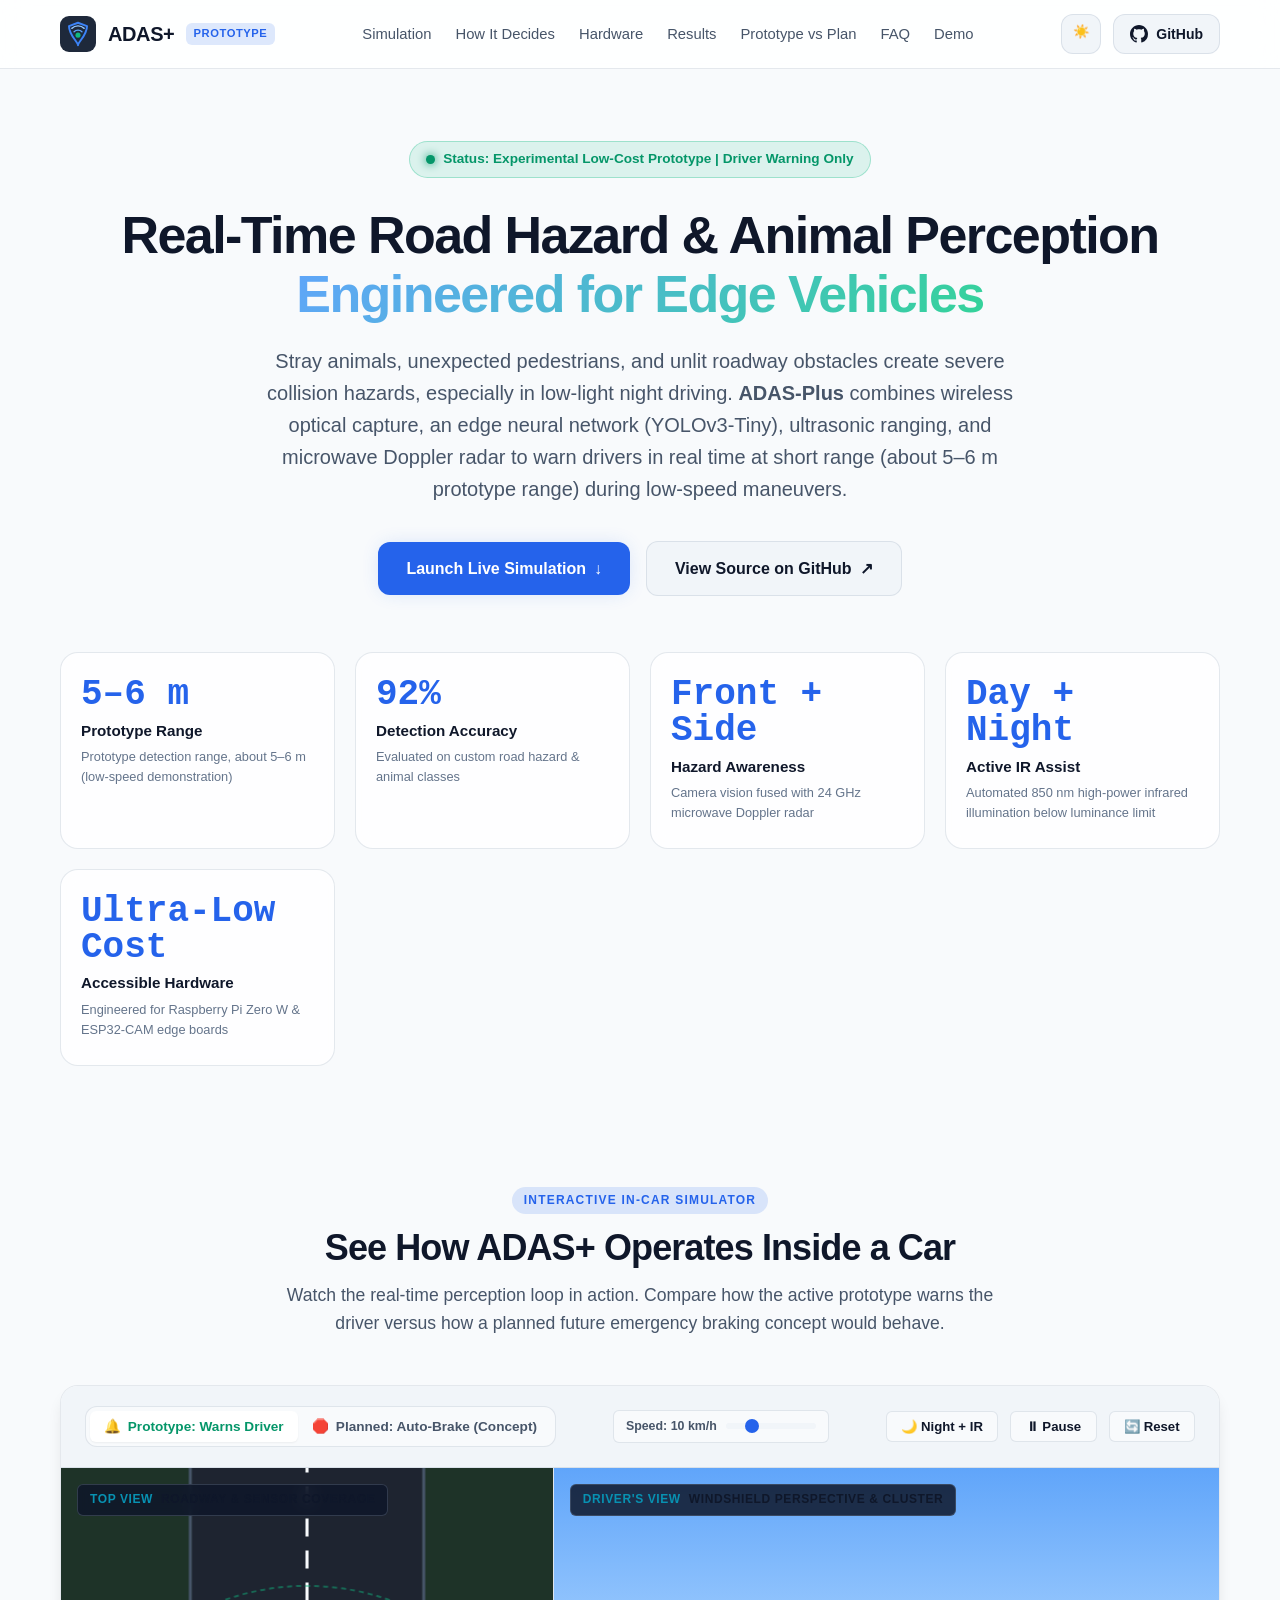
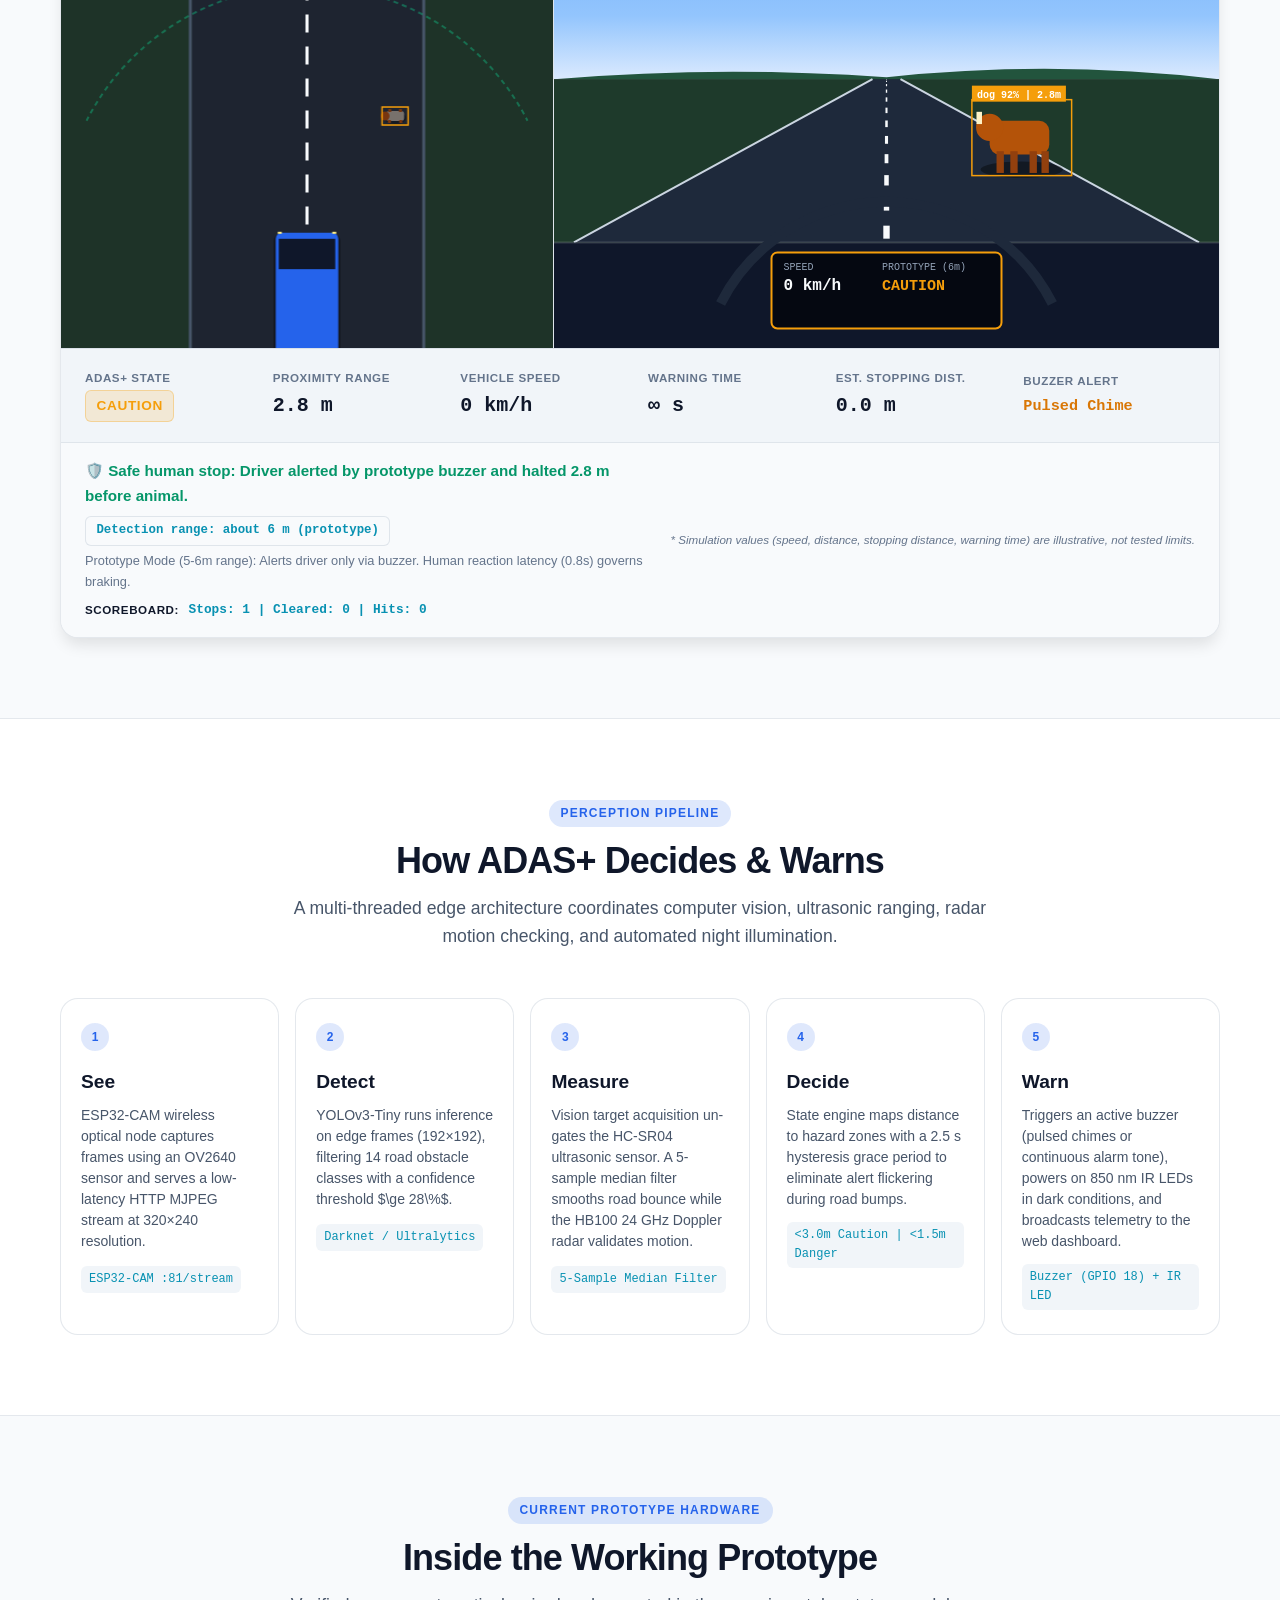
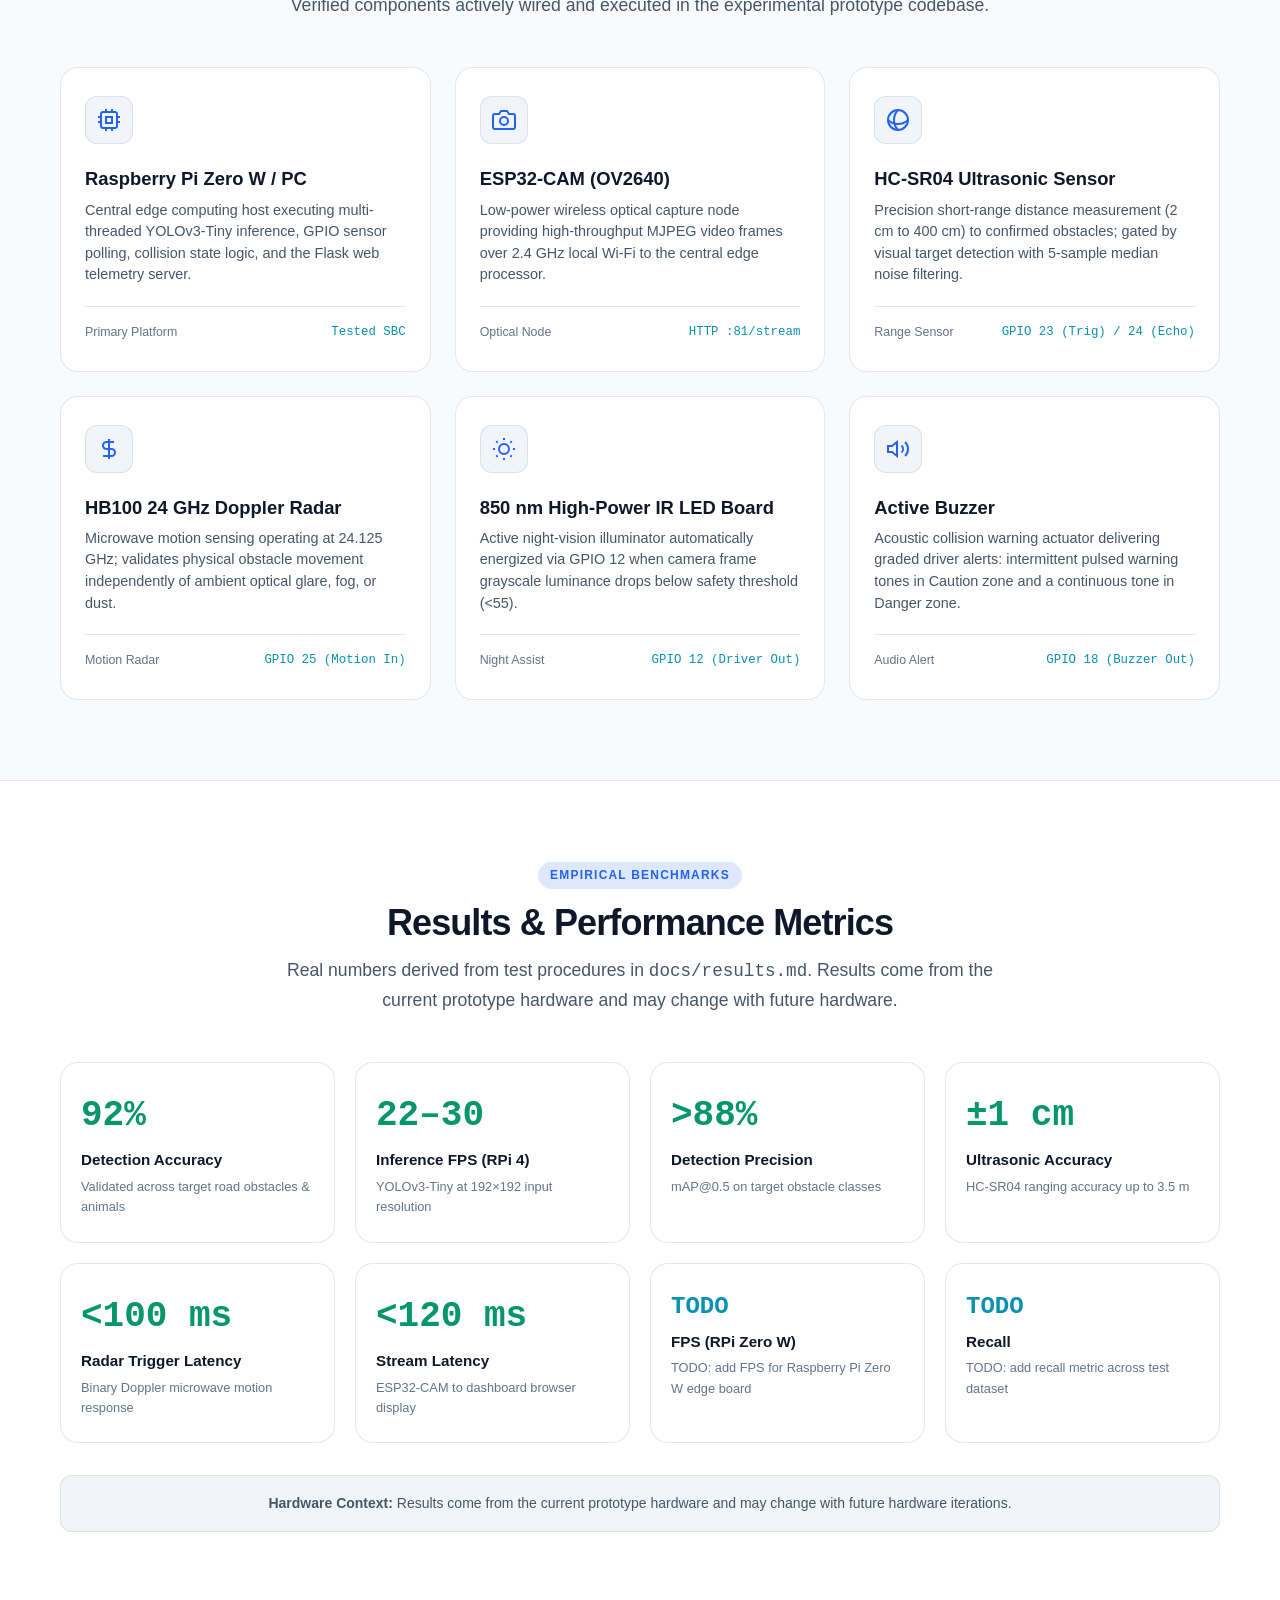
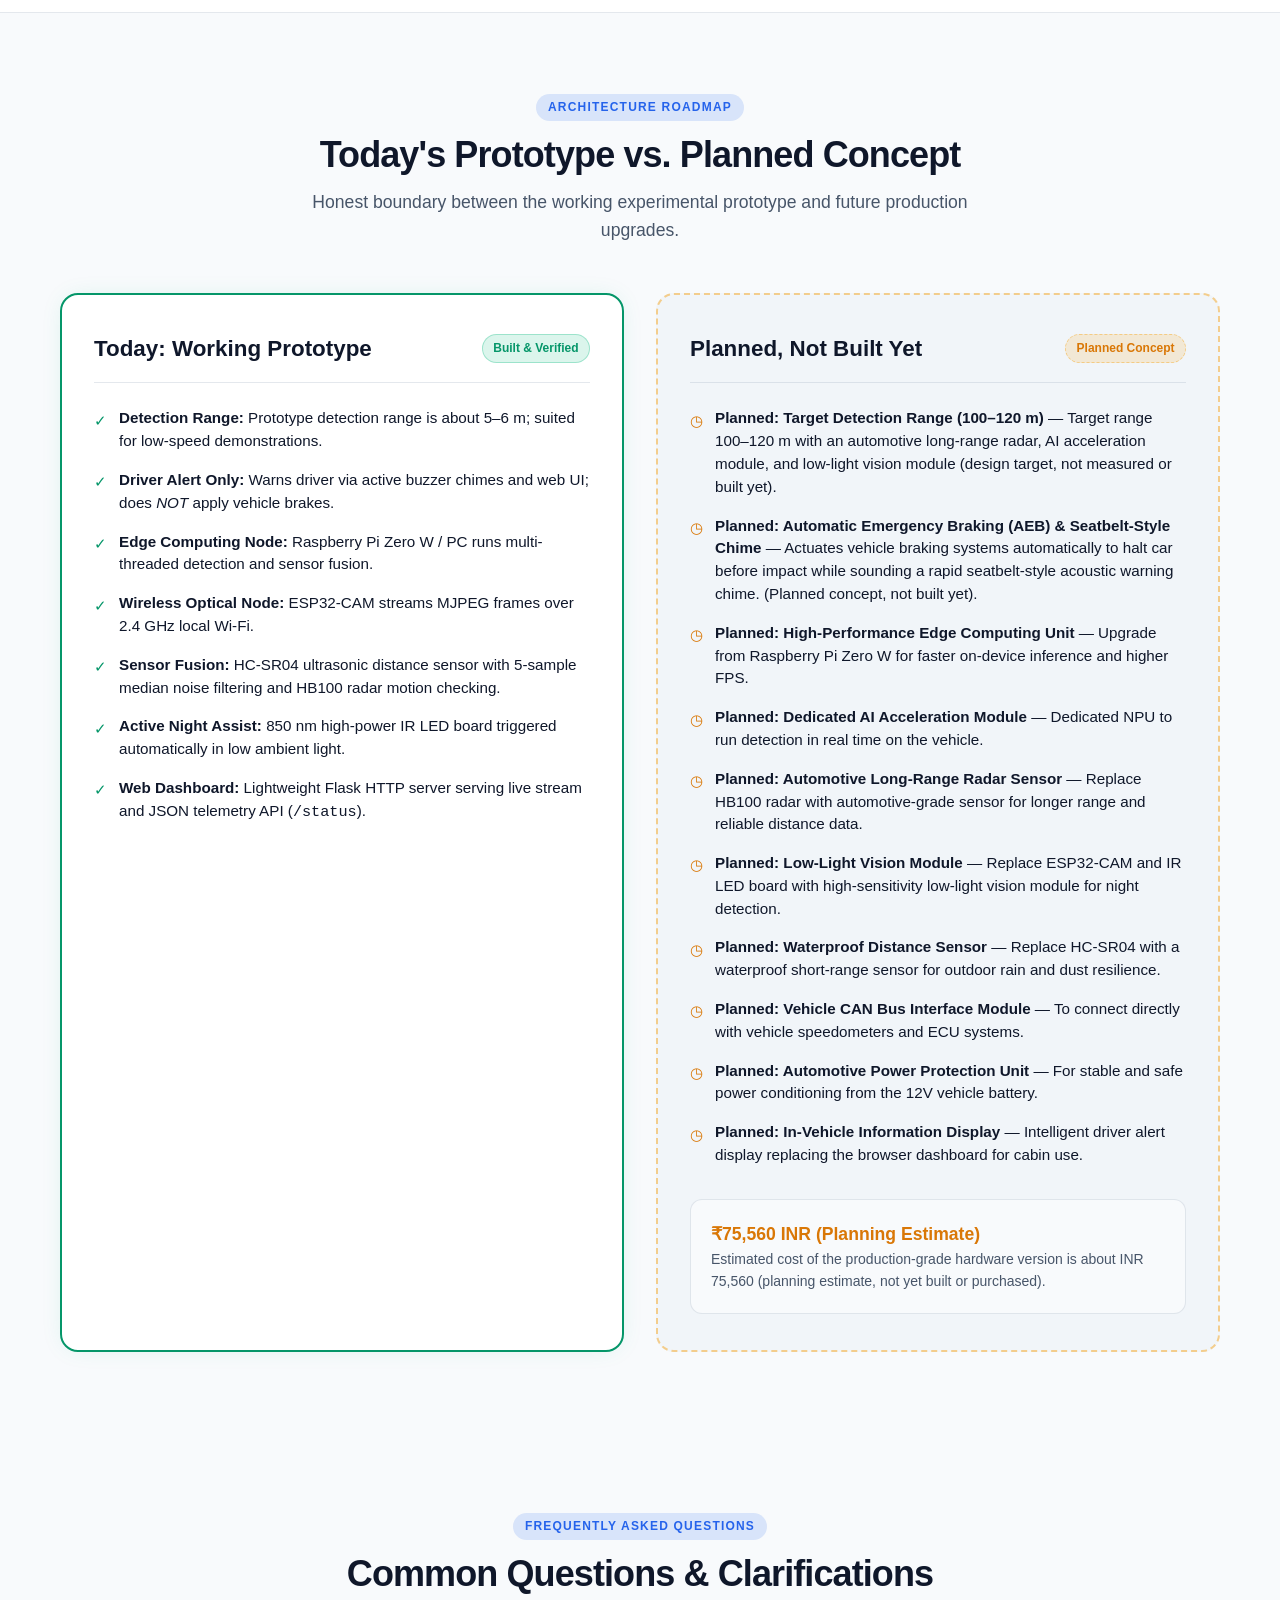
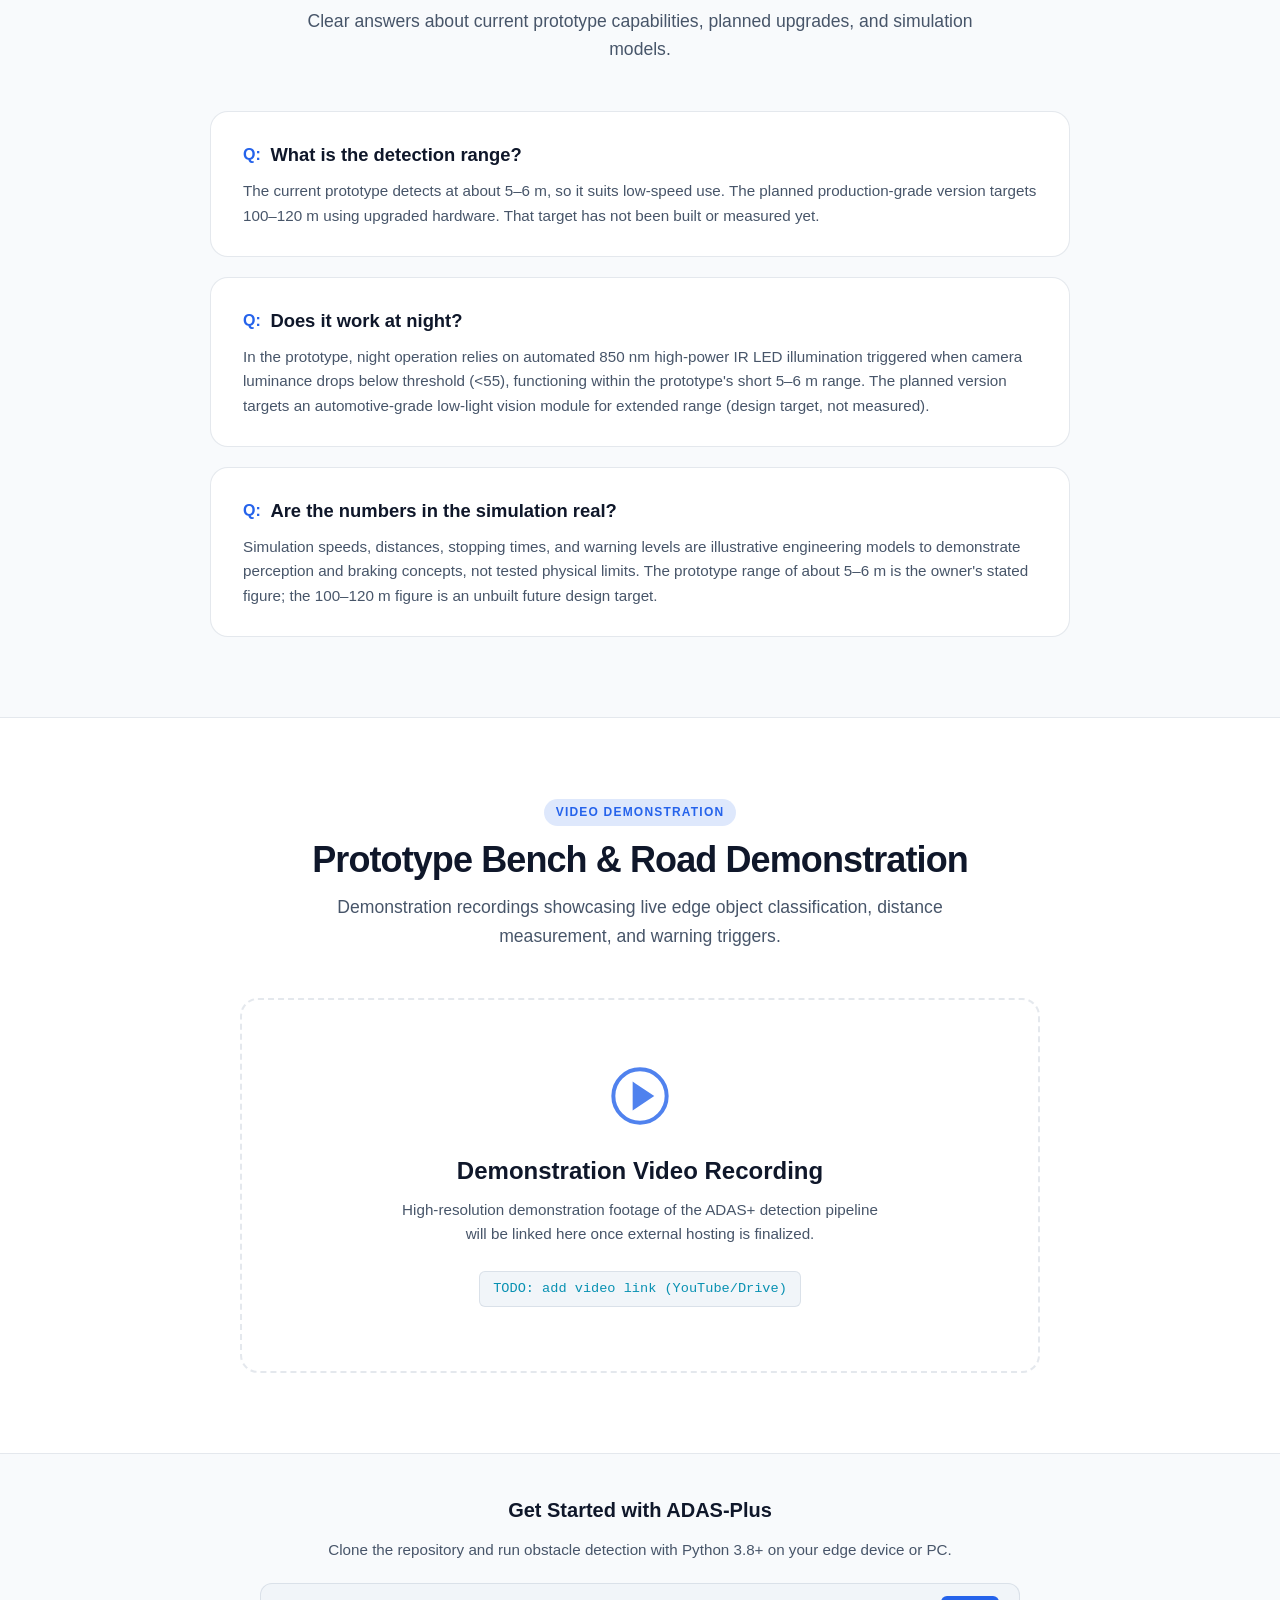
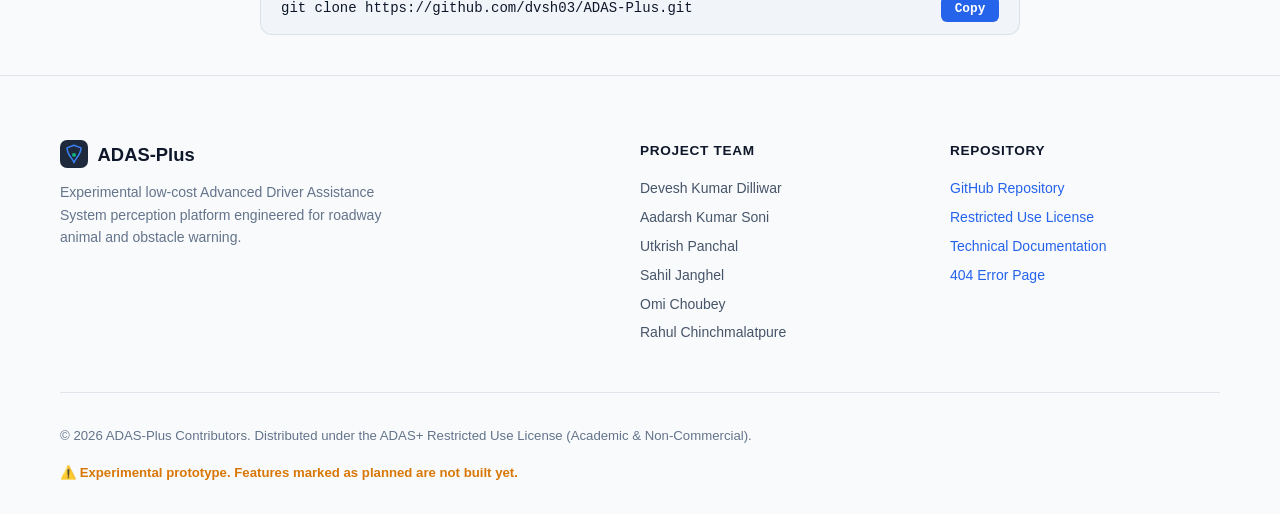
==== site/index.html @ ebd29852 "feat(site): add mode-specific range physics, speed slider, warning time, and FAQ" ====
<!DOCTYPE html>
<html lang="en">
<head>
  <meta charset="UTF-8">
  <meta name="viewport" content="width=device-width, initial-scale=1.0">
  <title>ADAS+ | Experimental Low-Cost Advanced Driver Assistance System Explainer</title>
  <meta name="description" content="Interactive explainer showing how the ADAS+ prototype detects stray roadway animals, fuses ultrasonic and 24 GHz Doppler radar data, and alerts drivers in real time.">
  
  <!-- Open Graph / Facebook -->
  <meta property="og:type" content="website">
  <meta property="og:url" content="https://dvsh03.github.io/ADAS-Plus/">
  <meta property="og:title" content="ADAS+ | Inside-the-Car Interactive Explainer">
  <meta property="og:description" content="See how the low-cost ADAS+ prototype combines edge computer vision, ultrasonic ranging, and radar sensor fusion to warn drivers of road hazards.">
  <meta property="og:image" content="https://dvsh03.github.io/ADAS-Plus/favicon.svg">

  <!-- Twitter -->
  <meta name="twitter:card" content="summary_large_image">
  <meta name="twitter:title" content="ADAS+ | Inside-the-Car Interactive Explainer">
  <meta name="twitter:description" content="Interactive simulation showing edge vision and sensor fusion for roadway wildlife hazard warning.">

  <link rel="icon" type="image/svg+xml" href="favicon.svg">
  <link rel="stylesheet" href="css/style.css">
</head>
<body>

  <!-- Screen reader live region for simulation announcements -->
  <div id="simLiveAnnouncer" class="sr-only" aria-live="polite" style="position:absolute;width:1px;height:1px;padding:0;margin:-1px;overflow:hidden;clip:rect(0,0,0,0);border:0;"></div>

  <!-- Top Sticky Navigation -->
  <header class="navbar">
    <div class="container nav-container">
      <a href="./" class="nav-brand" aria-label="ADAS-Plus Homepage">
        <svg class="brand-logo" viewBox="0 0 64 64" fill="none" xmlns="http://www.w3.org/2000/svg" aria-hidden="true">
          <rect width="64" height="64" rx="16" fill="#1e293b"/>
          <path d="M32 12 L48 18 C48 34 32 46 32 52 C32 46 16 34 16 18 Z" stroke="#3b82f6" stroke-width="3.5" stroke-linejoin="round"/>
          <path d="M25 28 A 10 10 0 0 1 39 28" stroke="#60a5fa" stroke-width="2.5" stroke-linecap="round"/>
          <path d="M21 22 A 16 16 0 0 1 43 22" stroke="#93c5fd" stroke-width="2.5" stroke-linecap="round"/>
          <circle cx="32" cy="34" r="4.5" fill="#10b981"/>
        </svg>
        <span class="brand-text">ADAS+</span>
        <span class="brand-badge">Prototype</span>
      </a>

      <nav>
        <ul class="nav-menu" id="navMenu">
          <li><a href="#simulation" class="nav-link">Simulation</a></li>
          <li><a href="#how-it-decides" class="nav-link">How It Decides</a></li>
          <li><a href="#hardware" class="nav-link">Hardware</a></li>
          <li><a href="#results" class="nav-link">Results</a></li>
          <li><a href="#prototype-vs-planned" class="nav-link">Prototype vs Plan</a></li>
          <li><a href="#faq" class="nav-link">FAQ</a></li>
          <li><a href="#demo" class="nav-link">Demo</a></li>
        </ul>
      </nav>

      <div class="nav-actions">
        <button id="themeToggleBtn" class="theme-btn" aria-label="Toggle dark/light color theme">
          <span id="themeIcon" class="theme-icon" aria-hidden="true">🌙</span>
        </button>
        <a href="https://github.com/dvsh03/ADAS-Plus" target="_blank" rel="noopener noreferrer" class="btn-github" aria-label="Open ADAS-Plus GitHub Repository">
          <svg width="18" height="18" viewBox="0 0 24 24" fill="currentColor" aria-hidden="true">
            <path d="M12 0C5.37 0 0 5.37 0 12c0 5.31 3.435 9.795 8.205 11.385.6.105.825-.255.825-.57 0-.285-.015-1.23-.015-2.235-3.015.555-3.795-.735-4.035-1.41-.135-.345-.72-1.41-1.23-1.695-.42-.225-1.02-.78-.015-.795.945-.015 1.62.87 1.845 1.23 1.08 1.815 2.805 1.305 3.495.99.105-.78.42-1.305.765-1.605-2.67-.3-5.46-1.335-5.46-5.925 0-1.305.465-2.385 1.23-3.225-.12-.3-.54-1.53.12-3.18 0 0 1.005-.315 3.3 1.23.96-.27 1.98-.405 3-.405s2.04.135 3 .405c2.295-1.56 3.3-1.23 3.3-1.23.66 1.65.24 2.88.12 3.18.765.84 1.23 1.905 1.23 3.225 0 4.605-2.805 5.625-5.475 5.925.435.375.81 1.095.81 2.22 0 1.605-.015 2.895-.015 3.3 0 .315.225.69.825.57A12.02 12.02 0 0024 12c0-6.63-5.37-12-12-12z"/>
          </svg>
          <span>GitHub</span>
        </a>
        <button id="mobileMenuToggle" class="nav-toggle" aria-label="Toggle navigation menu" aria-expanded="false">
          ☰
        </button>
      </div>
    </div>
  </header>

  <!-- Hero Section -->
  <section class="hero">
    <div class="container">
      <div class="hero-status-pill">
        <span class="status-indicator-dot" aria-hidden="true"></span>
        <span>Status: Experimental Low-Cost Prototype | Driver Warning Only</span>
      </div>

      <h1 class="hero-title">
        Real-Time Road Hazard &amp; Animal Perception <br>
        <span class="hero-title-gradient">Engineered for Edge Vehicles</span>
      </h1>

      <p class="hero-subtitle">
        Stray animals, unexpected pedestrians, and unlit roadway obstacles create severe collision hazards, especially in low-light night driving. <strong>ADAS-Plus</strong> combines wireless optical capture, an edge neural network (YOLOv3-Tiny), ultrasonic ranging, and microwave Doppler radar to warn drivers in real time at short range (about 5–6 m prototype range) during low-speed maneuvers.
      </p>

      <div class="hero-actions">
        <a href="#simulation" class="btn-primary">
          <span>Launch Live Simulation</span>
          <span aria-hidden="true">↓</span>
        </a>
        <a href="https://github.com/dvsh03/ADAS-Plus" target="_blank" rel="noopener noreferrer" class="btn-secondary">
          <span>View Source on GitHub</span>
          <span aria-hidden="true">↗</span>
        </a>
      </div>

      <!-- Real Verified Stats -->
      <div class="stats-grid">
        <div class="stat-card">
          <div class="stat-number">5–6 m</div>
          <div class="stat-label">Prototype Range</div>
          <div class="stat-desc">Prototype detection range, about 5–6 m (low-speed demonstration)</div>
        </div>
        <div class="stat-card">
          <div class="stat-number">92%</div>
          <div class="stat-label">Detection Accuracy</div>
          <div class="stat-desc">Evaluated on custom road hazard &amp; animal classes</div>
        </div>
        <div class="stat-card">
          <div class="stat-number">Front + Side</div>
          <div class="stat-label">Hazard Awareness</div>
          <div class="stat-desc">Camera vision fused with 24 GHz microwave Doppler radar</div>
        </div>
        <div class="stat-card">
          <div class="stat-number">Day + Night</div>
          <div class="stat-label">Active IR Assist</div>
          <div class="stat-desc">Automated 850 nm high-power infrared illumination below luminance limit</div>
        </div>
        <div class="stat-card">
          <div class="stat-number">Ultra-Low Cost</div>
          <div class="stat-label">Accessible Hardware</div>
          <div class="stat-desc">Engineered for Raspberry Pi Zero W &amp; ESP32-CAM edge boards</div>
        </div>
      </div>
    </div>
  </section>

  <!-- Live Simulation Section -->
  <section id="simulation" class="section simulation-section">
    <div class="container">
      <div class="section-header">
        <span class="section-tag">Interactive In-Car Simulator</span>
        <h2 class="section-title">See How ADAS+ Operates Inside a Car</h2>
        <p class="section-description">
          Watch the real-time perception loop in action. Compare how the active prototype warns the driver versus how a planned future emergency braking concept would behave.
        </p>
      </div>

      <div class="simulation-card">
        <!-- Sim Controls Bar -->
        <div class="sim-controls-bar">
          <div class="mode-toggle-group" role="group" aria-label="Simulation Mode Selector">
            <button id="btnModePrototype" class="mode-btn mode-prototype active" aria-pressed="true">
              <span aria-hidden="true">🔔</span>
              <span>Prototype: Warns Driver</span>
            </button>
            <button id="btnModePlanned" class="mode-btn mode-planned" aria-pressed="false">
              <span aria-hidden="true">🛑</span>
              <span>Planned: Auto-Brake (Concept)</span>
            </button>
          </div>

          <div class="sim-speed-control">
            <label for="speedSlider" class="speed-label">Speed: <strong id="speedSliderVal">10 km/h</strong></label>
            <input type="range" id="speedSlider" min="5" max="25" step="1" value="10" class="speed-slider" aria-label="Vehicle speed control">
          </div>

          <div class="sim-toggles">
            <button id="btnToggleNight" class="control-btn" aria-label="Toggle Night Mode with Infrared Illumination">
              <span>🌙 Night + IR</span>
            </button>
            <button id="btnPlayPause" class="control-btn" aria-label="Pause or resume live simulation">
              <span>⏸ Pause</span>
            </button>
            <button id="btnResetSim" class="control-btn" aria-label="Reset simulation cycle">
              <span>🔄 Reset</span>
            </button>
          </div>
        </div>

        <!-- Sim Dual Viewport Grid -->
        <div class="sim-arena-grid">
          <!-- Pane 1: Top-Down Aerial View -->
          <div class="sim-pane">
            <div class="pane-header">
              <span class="pane-badge">Top View</span>
              <span>Roadway &amp; Sensor Coverage</span>
            </div>
            <canvas id="topViewCanvas" class="sim-canvas" width="400" height="480" aria-label="Bird's-eye top view of vehicle driving down road with crossing animals"></canvas>
          </div>

          <!-- Pane 2: Driver Windshield Perspective View -->
          <div class="sim-pane">
            <div class="pane-header">
              <span class="pane-badge">Driver's View</span>
              <span>Windshield Perspective &amp; Cluster</span>
            </div>
            <div id="windshieldFlash" class="windshield-flash-overlay" aria-hidden="true"></div>
            <canvas id="driverViewCanvas" class="sim-canvas" width="600" height="480" aria-label="Driver windshield perspective view with detected obstacle bounding box and vehicle dashboard speedometer"></canvas>
          </div>
        </div>

        <!-- Telemetry HUD Bar (6 Columns) -->
        <div class="sim-telemetry-hud">
          <div class="hud-item">
            <span class="hud-label">ADAS+ State</span>
            <div id="hudStatePill" class="hud-state-pill state-clear">CLEAR</div>
          </div>
          <div class="hud-item">
            <span class="hud-label">Proximity Range</span>
            <div id="hudDistanceVal" class="hud-value">-- m</div>
          </div>
          <div class="hud-item">
            <span class="hud-label">Vehicle Speed</span>
            <div id="hudSpeedVal" class="hud-value">10 km/h</div>
          </div>
          <div class="hud-item">
            <span class="hud-label">Warning Time</span>
            <div id="hudWarningTimeVal" class="hud-value">-- s</div>
          </div>
          <div class="hud-item">
            <span class="hud-label">Est. Stopping Dist.</span>
            <div id="hudStoppingVal" class="hud-value">2.6 m</div>
          </div>
          <div class="hud-item">
            <span class="hud-label">Buzzer Alert</span>
            <div id="hudBuzzerVal" class="hud-value" style="font-size: 0.95rem; color: var(--text-muted);">Silent (Clear)</div>
          </div>
        </div>

        <!-- Event Outcome Bar -->
        <div class="sim-outcome-bar">
          <div style="flex: 1;">
            <div style="display: flex; align-items: center; justify-content: space-between; flex-wrap: wrap; gap: 0.5rem; margin-bottom: 0.35rem;">
              <div id="simOutcomeText" class="outcome-text">
                <span>🚗 Vehicle cruising at safe road speed. Monitoring for obstacles...</span>
              </div>
              <div id="simRangeCaption" class="sim-range-caption-box">
                Detection range: about 6 m (prototype)
              </div>
            </div>
            <div id="simOutcomeNote" class="outcome-mode-note">
              Prototype Mode (5-6m range): Alerts driver only via buzzer. Human reaction latency (0.8s) governs braking.
            </div>
            <div style="margin-top: 0.5rem; display: flex; align-items: center; gap: 0.6rem; font-size: 0.8rem; color: var(--text-secondary);">
              <span style="font-weight: 700; color: var(--text-primary); text-transform: uppercase; font-size: 0.725rem; letter-spacing: 0.05em;">Scoreboard:</span>
              <span id="hudScoreboardVal" style="font-family: var(--font-mono); font-weight: 700; color: var(--accent-cyan);">Stops: 0 | Cleared: 0 | Hits: 0</span>
            </div>
          </div>
          <div class="illustrative-disclaimer-pill">
            * Simulation values (speed, distance, stopping distance, warning time) are illustrative, not tested limits.
          </div>
        </div>
        <div id="simLiveAnnouncer" style="position: absolute; width: 1px; height: 1px; padding: 0; margin: -1px; overflow: hidden; clip: rect(0, 0, 0, 0); border: 0;" aria-live="polite"></div>
      </div>
    </div>
  </section>

  <!-- How It Decides Section -->
  <section id="how-it-decides" class="section section-alt">
    <div class="container">
      <div class="section-header">
        <span class="section-tag">Perception Pipeline</span>
        <h2 class="section-title">How ADAS+ Decides &amp; Warns</h2>
        <p class="section-description">
          A multi-threaded edge architecture coordinates computer vision, ultrasonic ranging, radar motion checking, and automated night illumination.
        </p>
      </div>

      <div class="flow-grid">
        <div class="flow-step-card">
          <div class="flow-step-number">1</div>
          <h3 class="flow-step-title">See</h3>
          <p class="flow-step-desc">
            ESP32-CAM wireless optical node captures frames using an OV2640 sensor and serves a low-latency HTTP MJPEG stream at 320×240 resolution.
          </p>
          <span class="flow-step-spec">ESP32-CAM :81/stream</span>
        </div>

        <div class="flow-step-card">
          <div class="flow-step-number">2</div>
          <h3 class="flow-step-title">Detect</h3>
          <p class="flow-step-desc">
            YOLOv3-Tiny runs inference on edge frames (192×192), filtering 14 road obstacle classes with a confidence threshold $\ge 28\%$.
          </p>
          <span class="flow-step-spec">Darknet / Ultralytics</span>
        </div>

        <div class="flow-step-card">
          <div class="flow-step-number">3</div>
          <h3 class="flow-step-title">Measure</h3>
          <p class="flow-step-desc">
            Vision target acquisition un-gates the HC-SR04 ultrasonic sensor. A 5-sample median filter smooths road bounce while the HB100 24 GHz Doppler radar validates motion.
          </p>
          <span class="flow-step-spec">5-Sample Median Filter</span>
        </div>

        <div class="flow-step-card">
          <div class="flow-step-number">4</div>
          <h3 class="flow-step-title">Decide</h3>
          <p class="flow-step-desc">
            State engine maps distance to hazard zones with a 2.5 s hysteresis grace period to eliminate alert flickering during road bumps.
          </p>
          <span class="flow-step-spec">&lt;3.0m Caution | &lt;1.5m Danger</span>
        </div>

        <div class="flow-step-card">
          <div class="flow-step-number">5</div>
          <h3 class="flow-step-title">Warn</h3>
          <p class="flow-step-desc">
            Triggers an active buzzer (pulsed chimes or continuous alarm tone), powers on 850 nm IR LEDs in dark conditions, and broadcasts telemetry to the web dashboard.
          </p>
          <span class="flow-step-spec">Buzzer (GPIO 18) + IR LED</span>
        </div>
      </div>
    </div>
  </section>

  <!-- Inside the Prototype Section -->
  <section id="hardware" class="section">
    <div class="container">
      <div class="section-header">
        <span class="section-tag">Current Prototype Hardware</span>
        <h2 class="section-title">Inside the Working Prototype</h2>
        <p class="section-description">
          Verified components actively wired and executed in the experimental prototype codebase.
        </p>
      </div>

      <div class="hardware-grid">
        <div class="hardware-card">
          <div>
            <div class="hw-icon-box" aria-hidden="true">
              <svg width="24" height="24" viewBox="0 0 24 24" fill="none" stroke="currentColor" stroke-width="2">
                <rect x="4" y="4" width="16" height="16" rx="2"/>
                <rect x="9" y="9" width="6" height="6"/>
                <path d="M9 1v3M15 1v3M9 20v3M15 20v3M20 9h3M20 14h3M1 9h3M1 14h3"/>
              </svg>
            </div>
            <h3 class="hw-title">Raspberry Pi Zero W / PC</h3>
            <p class="hw-role">
              Central edge computing host executing multi-threaded YOLOv3-Tiny inference, GPIO sensor polling, collision state logic, and the Flask web telemetry server.
            </p>
          </div>
          <div class="hw-meta-row">
            <span>Primary Platform</span>
            <span class="hw-pin">Tested SBC</span>
          </div>
        </div>

        <div class="hardware-card">
          <div>
            <div class="hw-icon-box" aria-hidden="true">
              <svg width="24" height="24" viewBox="0 0 24 24" fill="none" stroke="currentColor" stroke-width="2">
                <path d="M23 19a2 2 0 0 1-2 2H3a2 2 0 0 1-2-2V8a2 2 0 0 1 2-2h4l2-3h6l2 3h4a2 2 0 0 1 2 2z"/>
                <circle cx="12" cy="13" r="4"/>
              </svg>
            </div>
            <h3 class="hw-title">ESP32-CAM (OV2640)</h3>
            <p class="hw-role">
              Low-power wireless optical capture node providing high-throughput MJPEG video frames over 2.4 GHz local Wi-Fi to the central edge processor.
            </p>
          </div>
          <div class="hw-meta-row">
            <span>Optical Node</span>
            <span class="hw-pin">HTTP :81/stream</span>
          </div>
        </div>

        <div class="hardware-card">
          <div>
            <div class="hw-icon-box" aria-hidden="true">
              <svg width="24" height="24" viewBox="0 0 24 24" fill="none" stroke="currentColor" stroke-width="2">
                <circle cx="12" cy="12" r="10"/>
                <path d="M12 2a14.5 14.5 0 0 0 0 20M2 12a14.5 14.5 0 0 0 20 0"/>
              </svg>
            </div>
            <h3 class="hw-title">HC-SR04 Ultrasonic Sensor</h3>
            <p class="hw-role">
              Precision short-range distance measurement (2 cm to 400 cm) to confirmed obstacles; gated by visual target detection with 5-sample median noise filtering.
            </p>
          </div>
          <div class="hw-meta-row">
            <span>Range Sensor</span>
            <span class="hw-pin">GPIO 23 (Trig) / 24 (Echo)</span>
          </div>
        </div>

        <div class="hardware-card">
          <div>
            <div class="hw-icon-box" aria-hidden="true">
              <svg width="24" height="24" viewBox="0 0 24 24" fill="none" stroke="currentColor" stroke-width="2">
                <path d="M12 2v20M17 5H9.5a3.5 3.5 0 0 0 0 7h5a3.5 3.5 0 0 1 0 7H6"/>
              </svg>
            </div>
            <h3 class="hw-title">HB100 24 GHz Doppler Radar</h3>
            <p class="hw-role">
              Microwave motion sensing operating at 24.125 GHz; validates physical obstacle movement independently of ambient optical glare, fog, or dust.
            </p>
          </div>
          <div class="hw-meta-row">
            <span>Motion Radar</span>
            <span class="hw-pin">GPIO 25 (Motion In)</span>
          </div>
        </div>

        <div class="hardware-card">
          <div>
            <div class="hw-icon-box" aria-hidden="true">
              <svg width="24" height="24" viewBox="0 0 24 24" fill="none" stroke="currentColor" stroke-width="2">
                <circle cx="12" cy="12" r="5"/>
                <path d="M12 1v2M12 21v2M4.22 4.22l1.42 1.42M18.36 18.36l1.42 1.42M1 12h2M21 12h2M4.22 19.78l1.42-1.42M18.36 5.64l1.42-1.42"/>
              </svg>
            </div>
            <h3 class="hw-title">850 nm High-Power IR LED Board</h3>
            <p class="hw-role">
              Active night-vision illuminator automatically energized via GPIO 12 when camera frame grayscale luminance drops below safety threshold (&lt;55).
            </p>
          </div>
          <div class="hw-meta-row">
            <span>Night Assist</span>
            <span class="hw-pin">GPIO 12 (Driver Out)</span>
          </div>
        </div>

        <div class="hardware-card">
          <div>
            <div class="hw-icon-box" aria-hidden="true">
              <svg width="24" height="24" viewBox="0 0 24 24" fill="none" stroke="currentColor" stroke-width="2">
                <polygon points="11 5 6 9 2 9 2 15 6 15 11 19 11 5"/>
                <path d="M19.07 4.93a10 10 0 0 1 0 14.14M15.54 8.46a5 5 0 0 1 0 7.07"/>
              </svg>
            </div>
            <h3 class="hw-title">Active Buzzer</h3>
            <p class="hw-role">
              Acoustic collision warning actuator delivering graded driver alerts: intermittent pulsed warning tones in Caution zone and a continuous tone in Danger zone.
            </p>
          </div>
          <div class="hw-meta-row">
            <span>Audio Alert</span>
            <span class="hw-pin">GPIO 18 (Buzzer Out)</span>
          </div>
        </div>
      </div>
    </div>
  </section>

  <!-- Results Section -->
  <section id="results" class="section section-alt">
    <div class="container">
      <div class="section-header">
        <span class="section-tag">Empirical Benchmarks</span>
        <h2 class="section-title">Results &amp; Performance Metrics</h2>
        <p class="section-description">
          Real numbers derived from test procedures in <code>docs/results.md</code>. Results come from the current prototype hardware and may change with future hardware.
        </p>
      </div>

      <div class="results-grid">
        <div class="result-card">
          <div class="result-val">92%</div>
          <div class="result-title">Detection Accuracy</div>
          <div class="result-sub">Validated across target road obstacles &amp; animals</div>
        </div>

        <div class="result-card">
          <div class="result-val">22–30</div>
          <div class="result-title">Inference FPS (RPi 4)</div>
          <div class="result-sub">YOLOv3-Tiny at 192×192 input resolution</div>
        </div>

        <div class="result-card">
          <div class="result-val">&gt;88%</div>
          <div class="result-title">Detection Precision</div>
          <div class="result-sub">mAP@0.5 on target obstacle classes</div>
        </div>

        <div class="result-card">
          <div class="result-val">±1 cm</div>
          <div class="result-title">Ultrasonic Accuracy</div>
          <div class="result-sub">HC-SR04 ranging accuracy up to 3.5 m</div>
        </div>

        <div class="result-card">
          <div class="result-val">&lt;100 ms</div>
          <div class="result-title">Radar Trigger Latency</div>
          <div class="result-sub">Binary Doppler microwave motion response</div>
        </div>

        <div class="result-card">
          <div class="result-val">&lt;120 ms</div>
          <div class="result-title">Stream Latency</div>
          <div class="result-sub">ESP32-CAM to dashboard browser display</div>
        </div>

        <div class="result-card">
          <div class="result-val" style="color: var(--accent-cyan); font-size: 1.5rem;">TODO</div>
          <div class="result-title">FPS (RPi Zero W)</div>
          <div class="result-sub">TODO: add FPS for Raspberry Pi Zero W edge board</div>
        </div>

        <div class="result-card">
          <div class="result-val" style="color: var(--accent-cyan); font-size: 1.5rem;">TODO</div>
          <div class="result-title">Recall</div>
          <div class="result-sub">TODO: add recall metric across test dataset</div>
        </div>
      </div>

      <div class="results-disclaimer-box">
        <strong>Hardware Context:</strong> Results come from the current prototype hardware and may change with future hardware iterations.
      </div>
    </div>
  </section>

  <!-- Prototype vs Planned Comparison Section -->
  <section id="prototype-vs-planned" class="section">
    <div class="container">
      <div class="section-header">
        <span class="section-tag">Architecture Roadmap</span>
        <h2 class="section-title">Today's Prototype vs. Planned Concept</h2>
        <p class="section-description">
          Honest boundary between the working experimental prototype and future production upgrades.
        </p>
      </div>

      <div class="comparison-grid">
        <!-- Working Prototype Column -->
        <div class="comparison-col col-prototype">
          <div class="col-header">
            <h3 class="col-heading">Today: Working Prototype</h3>
            <span class="pill pill-prototype">Built &amp; Verified</span>
          </div>

          <ul class="feature-list">
            <li class="feature-item">
              <span class="feature-icon-check">✓</span>
              <span><strong>Detection Range:</strong> Prototype detection range is about 5–6 m; suited for low-speed demonstrations.</span>
            </li>
            <li class="feature-item">
              <span class="feature-icon-check">✓</span>
              <span><strong>Driver Alert Only:</strong> Warns driver via active buzzer chimes and web UI; does <em>NOT</em> apply vehicle brakes.</span>
            </li>
            <li class="feature-item">
              <span class="feature-icon-check">✓</span>
              <span><strong>Edge Computing Node:</strong> Raspberry Pi Zero W / PC runs multi-threaded detection and sensor fusion.</span>
            </li>
            <li class="feature-item">
              <span class="feature-icon-check">✓</span>
              <span><strong>Wireless Optical Node:</strong> ESP32-CAM streams MJPEG frames over 2.4 GHz local Wi-Fi.</span>
            </li>
            <li class="feature-item">
              <span class="feature-icon-check">✓</span>
              <span><strong>Sensor Fusion:</strong> HC-SR04 ultrasonic distance sensor with 5-sample median noise filtering and HB100 radar motion checking.</span>
            </li>
            <li class="feature-item">
              <span class="feature-icon-check">✓</span>
              <span><strong>Active Night Assist:</strong> 850 nm high-power IR LED board triggered automatically in low ambient light.</span>
            </li>
            <li class="feature-item">
              <span class="feature-icon-check">✓</span>
              <span><strong>Web Dashboard:</strong> Lightweight Flask HTTP server serving live stream and JSON telemetry API (<code>/status</code>).</span>
            </li>
          </ul>
        </div>

        <!-- Planned Concept Column -->
        <div class="comparison-col col-planned">
          <div class="col-header">
            <h3 class="col-heading">Planned, Not Built Yet</h3>
            <span class="pill pill-planned">Planned Concept</span>
          </div>

          <ul class="feature-list">
            <li class="feature-item">
              <span class="feature-icon-planned">◷</span>
              <span><strong>Planned: Target Detection Range (100–120 m)</strong> — Target range 100–120 m with an automotive long-range radar, AI acceleration module, and low-light vision module (design target, not measured or built yet).</span>
            </li>
            <li class="feature-item">
              <span class="feature-icon-planned">◷</span>
              <span><strong>Planned: Automatic Emergency Braking (AEB) &amp; Seatbelt-Style Chime</strong> — Actuates vehicle braking systems automatically to halt car before impact while sounding a rapid seatbelt-style acoustic warning chime. (Planned concept, not built yet).</span>
            </li>
            <li class="feature-item">
              <span class="feature-icon-planned">◷</span>
              <span><strong>Planned: High-Performance Edge Computing Unit</strong> — Upgrade from Raspberry Pi Zero W for faster on-device inference and higher FPS.</span>
            </li>
            <li class="feature-item">
              <span class="feature-icon-planned">◷</span>
              <span><strong>Planned: Dedicated AI Acceleration Module</strong> — Dedicated NPU to run detection in real time on the vehicle.</span>
            </li>
            <li class="feature-item">
              <span class="feature-icon-planned">◷</span>
              <span><strong>Planned: Automotive Long-Range Radar Sensor</strong> — Replace HB100 radar with automotive-grade sensor for longer range and reliable distance data.</span>
            </li>
            <li class="feature-item">
              <span class="feature-icon-planned">◷</span>
              <span><strong>Planned: Low-Light Vision Module</strong> — Replace ESP32-CAM and IR LED board with high-sensitivity low-light vision module for night detection.</span>
            </li>
            <li class="feature-item">
              <span class="feature-icon-planned">◷</span>
              <span><strong>Planned: Waterproof Distance Sensor</strong> — Replace HC-SR04 with a waterproof short-range sensor for outdoor rain and dust resilience.</span>
            </li>
            <li class="feature-item">
              <span class="feature-icon-planned">◷</span>
              <span><strong>Planned: Vehicle CAN Bus Interface Module</strong> — To connect directly with vehicle speedometers and ECU systems.</span>
            </li>
            <li class="feature-item">
              <span class="feature-icon-planned">◷</span>
              <span><strong>Planned: Automotive Power Protection Unit</strong> — For stable and safe power conditioning from the 12V vehicle battery.</span>
            </li>
            <li class="feature-item">
              <span class="feature-icon-planned">◷</span>
              <span><strong>Planned: In-Vehicle Information Display</strong> — Intelligent driver alert display replacing the browser dashboard for cabin use.</span>
            </li>
          </ul>

          <div class="cost-estimate-card">
            <div class="cost-estimate-number">₹75,560 INR (Planning Estimate)</div>
            <div>Estimated cost of the production-grade hardware version is about INR 75,560 (planning estimate, not yet built or purchased).</div>
          </div>
        </div>
      </div>
    </div>
  </section>

  <!-- FAQ Section -->
  <section id="faq" class="section">
    <div class="container">
      <div class="section-header">
        <span class="section-tag">Frequently Asked Questions</span>
        <h2 class="section-title">Common Questions &amp; Clarifications</h2>
        <p class="section-description">
          Clear answers about current prototype capabilities, planned upgrades, and simulation models.
        </p>
      </div>

      <div class="faq-grid">
        <div class="faq-card">
          <h3 class="faq-q"><span class="faq-q-icon" aria-hidden="true">Q:</span> What is the detection range?</h3>
          <p class="faq-a">
            The current prototype detects at about 5–6 m, so it suits low-speed use. The planned production-grade version targets 100–120 m using upgraded hardware. That target has not been built or measured yet.
          </p>
        </div>

        <div class="faq-card">
          <h3 class="faq-q"><span class="faq-q-icon" aria-hidden="true">Q:</span> Does it work at night?</h3>
          <p class="faq-a">
            In the prototype, night operation relies on automated 850 nm high-power IR LED illumination triggered when camera luminance drops below threshold (&lt;55), functioning within the prototype's short 5–6 m range. The planned version targets an automotive-grade low-light vision module for extended range (design target, not measured).
          </p>
        </div>

        <div class="faq-card">
          <h3 class="faq-q"><span class="faq-q-icon" aria-hidden="true">Q:</span> Are the numbers in the simulation real?</h3>
          <p class="faq-a">
            Simulation speeds, distances, stopping times, and warning levels are illustrative engineering models to demonstrate perception and braking concepts, not tested physical limits. The prototype range of about 5–6 m is the owner's stated figure; the 100–120 m figure is an unbuilt future design target.
          </p>
        </div>
      </div>
    </div>
  </section>

  <!-- Demo Video Section -->
  <section id="demo" class="section section-alt">
    <div class="container">
      <div class="section-header">
        <span class="section-tag">Video Demonstration</span>
        <h2 class="section-title">Prototype Bench &amp; Road Demonstration</h2>
        <p class="section-description">
          Demonstration recordings showcasing live edge object classification, distance measurement, and warning triggers.
        </p>
      </div>

      <div class="demo-video-card">
        <svg class="demo-placeholder-icon" viewBox="0 0 24 24" fill="none" stroke="currentColor" stroke-width="1.5" aria-hidden="true">
          <circle cx="12" cy="12" r="10"/>
          <polygon points="10 8 16 12 10 16 10 8" fill="currentColor"/>
        </svg>
        <h3 class="demo-title">Demonstration Video Recording</h3>
        <p class="demo-desc">
          High-resolution demonstration footage of the ADAS+ detection pipeline will be linked here once external hosting is finalized.
        </p>
        <div class="demo-todo-tag">
          TODO: add video link (YouTube/Drive)
        </div>
      </div>
    </div>
  </section>

  <!-- Quick Clone Helper Section -->
  <section class="section" style="padding: 2.5rem 0;">
    <div class="container" style="max-width: 800px; text-align: center;">
      <h3 style="font-size: 1.25rem; font-weight: 800; margin-bottom: 0.75rem;">Get Started with ADAS-Plus</h3>
      <p style="color: var(--text-secondary); margin-bottom: 1.25rem; font-size: 0.95rem;">
        Clone the repository and run obstacle detection with Python 3.8+ on your edge device or PC.
      </p>
      <div style="display: flex; align-items: center; justify-content: space-between; background: var(--bg-tertiary); border: 1px solid var(--border-color); border-radius: var(--radius-md); padding: 0.75rem 1.25rem; font-family: var(--font-mono); font-size: 0.875rem;">
        <span id="cloneCommandText">git clone https://github.com/dvsh03/ADAS-Plus.git</span>
        <button id="copyCloneBtn" style="background: var(--accent-blue); color: #fff; font-size: 0.8rem; font-weight: 600; padding: 0.35rem 0.85rem; border-radius: var(--radius-sm);">
          Copy
        </button>
      </div>
    </div>
  </section>

  <!-- Footer -->
  <footer class="footer">
    <div class="container">
      <div class="footer-top">
        <div>
          <div style="display: flex; align-items: center; gap: 0.6rem;">
            <svg style="width: 1.75rem; height: 1.75rem;" viewBox="0 0 64 64" fill="none" xmlns="http://www.w3.org/2000/svg" aria-hidden="true">
              <rect width="64" height="64" rx="16" fill="#1e293b"/>
              <path d="M32 12 L48 18 C48 34 32 46 32 52 C32 46 16 34 16 18 Z" stroke="#3b82f6" stroke-width="3.5" stroke-linejoin="round"/>
              <circle cx="32" cy="34" r="4.5" fill="#10b981"/>
            </svg>
            <span style="font-size: 1.15rem; font-weight: 800; color: var(--text-primary);">ADAS-Plus</span>
          </div>
          <p class="footer-brand-desc">
            Experimental low-cost Advanced Driver Assistance System perception platform engineered for roadway animal and obstacle warning.
          </p>
        </div>

        <div>
          <h4 class="footer-col-title">Project Team</h4>
          <ul class="team-list">
            <li><a href="https://github.com/dvsh03" target="_blank" rel="noopener noreferrer">Devesh Kumar Dilliwar</a></li>
            <li><a href="https://github.com/AadarshSoni24" target="_blank" rel="noopener noreferrer">Aadarsh Kumar Soni</a></li>
            <li><a href="https://github.com/Utkrish26" target="_blank" rel="noopener noreferrer">Utkrish Panchal</a></li>
            <li><a href="https://github.com/handler002" target="_blank" rel="noopener noreferrer">Sahil Janghel</a></li>
            <li><a href="https://github.com/omichoubey793-png" target="_blank" rel="noopener noreferrer">Omi Choubey</a></li>
            <li><a href="https://github.com/Rahulpure01" target="_blank" rel="noopener noreferrer">Rahul Chinchmalatpure</a></li>
          </ul>
        </div>

        <div>
          <h4 class="footer-col-title">Repository</h4>
          <ul class="footer-links-list">
            <li><a href="https://github.com/dvsh03/ADAS-Plus" target="_blank" rel="noopener noreferrer">GitHub Repository</a></li>
            <li><a href="https://github.com/dvsh03/ADAS-Plus/blob/main/LICENSE" target="_blank" rel="noopener noreferrer">Restricted Use License</a></li>
            <li><a href="https://github.com/dvsh03/ADAS-Plus/tree/main/docs" target="_blank" rel="noopener noreferrer">Technical Documentation</a></li>
            <li><a href="./404.html">404 Error Page</a></li>
          </ul>
        </div>
      </div>

      <div class="footer-bottom">
        <div>
          &copy; 2026 ADAS-Plus Contributors. Distributed under the ADAS+ Restricted Use License (Academic &amp; Non-Commercial).
        </div>
        <div class="footer-disclaimer-notice">
          ⚠️ Experimental prototype. Features marked as planned are not built yet.
        </div>
      </div>
    </div>
  </footer>

  <!-- Scripts -->
  <script src="js/main.js"></script>
  <script src="js/simulation.js"></script>
</body>
</html>
---- site/css/style.css ----
/* ============================================================
   ADAS-Plus Interactive Explainer — Professional Design System
   Vanilla CSS | Zero External Dependencies | Dark & Light Modes
   ============================================================ */

:root {
  /* Color Palette - Dark Theme (Default) */
  --bg-primary: #090d16;
  --bg-secondary: #0f172a;
  --bg-tertiary: #1e293b;
  --bg-glass: rgba(15, 23, 42, 0.78);
  --bg-glass-card: rgba(30, 41, 59, 0.65);
  --border-color: rgba(148, 163, 184, 0.16);
  --border-highlight: rgba(59, 130, 246, 0.4);

  --text-primary: #f8fafc;
  --text-secondary: #94a3b8;
  --text-muted: #64748b;

  --accent-blue: #3b82f6;
  --accent-blue-glow: rgba(59, 130, 246, 0.25);
  --accent-cyan: #06b6d4;
  --accent-emerald: #10b981;
  --accent-amber: #f59e0b;
  --accent-rose: #ef4444;
  --accent-purple: #8b5cf6;

  /* State colors */
  --state-clear: #10b981;
  --state-detected: #06b6d4;
  --state-caution: #f59e0b;
  --state-danger: #ef4444;

  /* Layout & Sizing */
  --max-width: 1200px;
  --radius-sm: 6px;
  --radius-md: 12px;
  --radius-lg: 18px;
  --radius-full: 9999px;

  /* Shadows */
  --shadow-sm: 0 1px 2px 0 rgba(0, 0, 0, 0.2);
  --shadow-md: 0 4px 6px -1px rgba(0, 0, 0, 0.3), 0 2px 4px -2px rgba(0, 0, 0, 0.3);
  --shadow-lg: 0 10px 15px -3px rgba(0, 0, 0, 0.4), 0 4px 6px -4px rgba(0, 0, 0, 0.4);
  --shadow-glow-blue: 0 0 24px -4px rgba(59, 130, 246, 0.4);
  --shadow-glow-danger: 0 0 32px 0 rgba(239, 68, 68, 0.45);

  --transition-fast: 0.15s ease;
  --transition-normal: 0.25s ease;
  --font-stack: -apple-system, BlinkMacSystemFont, "Segoe UI", Roboto, "Helvetica Neue", Arial, sans-serif;
  --font-mono: ui-monospace, SFMono-Regular, Menlo, Monaco, Consolas, "Liberation Mono", monospace;
}

/* Light Mode Overrides */
[data-theme="light"] {
  --bg-primary: #f8fafc;
  --bg-secondary: #ffffff;
  --bg-tertiary: #f1f5f9;
  --bg-glass: rgba(255, 255, 255, 0.85);
  --bg-glass-card: rgba(255, 255, 255, 0.8);
  --border-color: rgba(148, 163, 184, 0.25);
  --border-highlight: rgba(37, 99, 235, 0.3);

  --text-primary: #0f172a;
  --text-secondary: #475569;
  --text-muted: #64748b;

  --accent-blue: #2563eb;
  --accent-blue-glow: rgba(37, 99, 235, 0.15);
  --accent-cyan: #0891b2;
  --accent-emerald: #059669;
  --accent-amber: #d97706;
  --accent-rose: #dc2626;

  --shadow-sm: 0 1px 2px 0 rgba(0, 0, 0, 0.05);
  --shadow-md: 0 4px 6px -1px rgba(0, 0, 0, 0.07);
  --shadow-lg: 0 10px 15px -3px rgba(0, 0, 0, 0.1);
  --shadow-glow-blue: 0 0 20px -4px rgba(37, 99, 235, 0.2);
}

/* --- Base & Reset --- */
*, *::before, *::after {
  box-sizing: border-box;
  margin: 0;
  padding: 0;
}

html {
  scroll-behavior: smooth;
  font-size: 16px;
  -webkit-text-size-adjust: 100%;
}

body {
  font-family: var(--font-stack);
  background-color: var(--bg-primary);
  color: var(--text-primary);
  line-height: 1.6;
  min-height: 100vh;
  overflow-x: hidden;
  transition: background-color var(--transition-normal), color var(--transition-normal);
}

a {
  color: var(--accent-blue);
  text-decoration: none;
  transition: opacity var(--transition-fast);
}

a:hover {
  text-decoration: underline;
}

a:focus-visible, button:focus-visible {
  outline: 2px solid var(--accent-blue);
  outline-offset: 3px;
}

img, svg {
  display: block;
  max-width: 100%;
}

button {
  font-family: inherit;
  cursor: pointer;
  border: none;
  background: none;
}

/* --- Utility Containers --- */
.container {
  width: 100%;
  max-width: var(--max-width);
  margin-left: auto;
  margin-right: auto;
  padding-left: 1.25rem;
  padding-right: 1.25rem;
}

.section {
  padding: 5rem 0;
  position: relative;
}

.section-alt {
  background-color: var(--bg-secondary);
  border-top: 1px solid var(--border-color);
  border-bottom: 1px solid var(--border-color);
}

.section-header {
  text-align: center;
  max-width: 720px;
  margin: 0 auto 3rem auto;
}

.section-tag {
  display: inline-block;
  font-size: 0.75rem;
  font-weight: 700;
  text-transform: uppercase;
  letter-spacing: 0.1em;
  color: var(--accent-blue);
  background: var(--accent-blue-glow);
  padding: 0.25rem 0.75rem;
  border-radius: var(--radius-full);
  margin-bottom: 0.75rem;
}

.section-title {
  font-size: 2.25rem;
  font-weight: 800;
  letter-spacing: -0.025em;
  line-height: 1.2;
  margin-bottom: 0.75rem;
}

.section-description {
  font-size: 1.1rem;
  color: var(--text-secondary);
}

/* Badges & Pills */
.pill {
  display: inline-flex;
  align-items: center;
  gap: 0.35rem;
  font-size: 0.75rem;
  font-weight: 600;
  padding: 0.25rem 0.65rem;
  border-radius: var(--radius-full);
}

.pill-prototype {
  background: rgba(16, 185, 129, 0.15);
  color: var(--accent-emerald);
  border: 1px solid rgba(16, 185, 129, 0.3);
}

.pill-planned {
  background: rgba(245, 158, 11, 0.15);
  color: var(--accent-amber);
  border: 1px dashed rgba(245, 158, 11, 0.4);
}

/* --- Top Navigation --- */
.navbar {
  position: sticky;
  top: 0;
  z-index: 100;
  background: var(--bg-glass);
  backdrop-filter: blur(14px);
  -webkit-backdrop-filter: blur(14px);
  border-bottom: 1px solid var(--border-color);
  transition: background-color var(--transition-normal);
}

.nav-container {
  display: flex;
  align-items: center;
  justify-content: space-between;
  height: 4.25rem;
}

.nav-brand {
  display: flex;
  align-items: center;
  gap: 0.75rem;
  text-decoration: none;
}

.brand-logo {
  width: 2.25rem;
  height: 2.25rem;
}

.brand-text {
  font-size: 1.25rem;
  font-weight: 800;
  color: var(--text-primary);
  letter-spacing: -0.02em;
}

.brand-badge {
  font-size: 0.7rem;
  font-weight: 700;
  text-transform: uppercase;
  background: var(--accent-blue-glow);
  color: var(--accent-blue);
  padding: 0.15rem 0.45rem;
  border-radius: var(--radius-sm);
  letter-spacing: 0.05em;
}

.nav-menu {
  display: flex;
  align-items: center;
  gap: 1.5rem;
  list-style: none;
}

.nav-link {
  font-size: 0.925rem;
  font-weight: 500;
  color: var(--text-secondary);
  transition: color var(--transition-fast);
}

.nav-link:hover {
  color: var(--text-primary);
  text-decoration: none;
}

.nav-actions {
  display: flex;
  align-items: center;
  gap: 0.75rem;
}

.theme-btn {
  display: flex;
  align-items: center;
  justify-content: center;
  width: 2.5rem;
  height: 2.5rem;
  border-radius: var(--radius-md);
  background: var(--bg-tertiary);
  color: var(--text-primary);
  border: 1px solid var(--border-color);
  transition: background var(--transition-fast), border-color var(--transition-fast);
}

.theme-btn:hover {
  border-color: var(--border-highlight);
}

.theme-icon {
  width: 1.25rem;
  height: 1.25rem;
}

.btn-github {
  display: inline-flex;
  align-items: center;
  gap: 0.5rem;
  background: var(--bg-tertiary);
  color: var(--text-primary);
  border: 1px solid var(--border-color);
  padding: 0.5rem 1rem;
  border-radius: var(--radius-md);
  font-size: 0.875rem;
  font-weight: 600;
  transition: all var(--transition-fast);
}

.btn-github:hover {
  border-color: var(--accent-blue);
  background: var(--accent-blue-glow);
  text-decoration: none;
}

.nav-toggle {
  display: none;
  background: var(--bg-tertiary);
  border: 1px solid var(--border-color);
  color: var(--text-primary);
  padding: 0.5rem;
  border-radius: var(--radius-sm);
}

/* --- Hero Section --- */
.hero {
  padding: 4.5rem 0 3.5rem 0;
  text-align: center;
}

.hero-status-pill {
  display: inline-flex;
  align-items: center;
  gap: 0.5rem;
  font-size: 0.85rem;
  font-weight: 600;
  padding: 0.4rem 1rem;
  border-radius: var(--radius-full);
  background: rgba(16, 185, 129, 0.12);
  color: var(--accent-emerald);
  border: 1px solid rgba(16, 185, 129, 0.3);
  margin-bottom: 1.75rem;
}

.status-indicator-dot {
  width: 0.55rem;
  height: 0.55rem;
  border-radius: 50%;
  background: var(--accent-emerald);
  box-shadow: 0 0 10px var(--accent-emerald);
  animation: pulse-dot 2s infinite;
}

@keyframes pulse-dot {
  0% { transform: scale(0.95); opacity: 0.8; }
  50% { transform: scale(1.2); opacity: 1; }
  100% { transform: scale(0.95); opacity: 0.8; }
}

.hero-title {
  font-size: 3.25rem;
  font-weight: 900;
  line-height: 1.15;
  letter-spacing: -0.03em;
  margin-bottom: 1.25rem;
}

.hero-title-gradient {
  background: linear-gradient(135deg, #60a5fa 0%, #34d399 100%);
  -webkit-background-clip: text;
  -webkit-text-fill-color: transparent;
}

.hero-subtitle {
  font-size: 1.25rem;
  color: var(--text-secondary);
  max-width: 800px;
  margin: 0 auto 2.25rem auto;
}

.hero-actions {
  display: flex;
  align-items: center;
  justify-content: center;
  gap: 1rem;
  margin-bottom: 3.5rem;
  flex-wrap: wrap;
}

.btn-primary {
  display: inline-flex;
  align-items: center;
  gap: 0.5rem;
  background: var(--accent-blue);
  color: #ffffff;
  padding: 0.85rem 1.75rem;
  border-radius: var(--radius-md);
  font-size: 1rem;
  font-weight: 700;
  box-shadow: var(--shadow-glow-blue);
  transition: all var(--transition-fast);
}

.btn-primary:hover {
  opacity: 0.92;
  transform: translateY(-1px);
  text-decoration: none;
}

.btn-secondary {
  display: inline-flex;
  align-items: center;
  gap: 0.5rem;
  background: var(--bg-tertiary);
  color: var(--text-primary);
  border: 1px solid var(--border-color);
  padding: 0.85rem 1.75rem;
  border-radius: var(--radius-md);
  font-size: 1rem;
  font-weight: 600;
  transition: all var(--transition-fast);
}

.btn-secondary:hover {
  border-color: var(--accent-blue);
  background: var(--accent-blue-glow);
  text-decoration: none;
}

/* Stat Cards */
.stats-grid {
  display: grid;
  grid-template-columns: repeat(4, 1fr);
  gap: 1.25rem;
  margin-top: 1rem;
}

.stat-card {
  background: var(--bg-glass-card);
  border: 1px solid var(--border-color);
  padding: 1.5rem 1.25rem;
  border-radius: var(--radius-lg);
  backdrop-filter: blur(10px);
  text-align: left;
  transition: transform var(--transition-fast), border-color var(--transition-fast);
}

.stat-card:hover {
  transform: translateY(-2px);
  border-color: var(--border-highlight);
}

.stat-number {
  font-size: 2.25rem;
  font-weight: 800;
  line-height: 1;
  color: var(--accent-blue);
  margin-bottom: 0.35rem;
  font-family: var(--font-mono);
}

.stat-label {
  font-size: 0.95rem;
  font-weight: 700;
  color: var(--text-primary);
  margin-bottom: 0.25rem;
}

.stat-desc {
  font-size: 0.8rem;
  color: var(--text-muted);
}

/* --- Simulation Arena Section --- */
.simulation-section {
  padding: 4rem 0 5rem 0;
}

.simulation-card {
  background: var(--bg-secondary);
  border: 1px solid var(--border-color);
  border-radius: var(--radius-lg);
  overflow: hidden;
  box-shadow: var(--shadow-lg);
}

/* Sim Controls Bar */
.sim-controls-bar {
  display: flex;
  align-items: center;
  justify-content: space-between;
  padding: 1.25rem 1.5rem;
  background: var(--bg-tertiary);
  border-bottom: 1px solid var(--border-color);
  flex-wrap: wrap;
  gap: 1rem;
}

.mode-toggle-group {
  display: flex;
  background: var(--bg-primary);
  padding: 0.25rem;
  border-radius: var(--radius-md);
  border: 1px solid var(--border-color);
}

.mode-btn {
  display: flex;
  align-items: center;
  gap: 0.4rem;
  padding: 0.45rem 0.9rem;
  border-radius: var(--radius-sm);
  font-size: 0.85rem;
  font-weight: 600;
  color: var(--text-secondary);
  transition: all var(--transition-fast);
}

.mode-btn.active {
  background: var(--bg-secondary);
  color: var(--text-primary);
  box-shadow: var(--shadow-sm);
}

.mode-btn.active.mode-prototype {
  color: var(--accent-emerald);
}

.mode-btn.active.mode-planned {
  color: var(--accent-amber);
}

.sim-toggles {
  display: flex;
  align-items: center;
  gap: 0.75rem;
  flex-wrap: wrap;
}

.sim-speed-control {
  display: flex;
  align-items: center;
  gap: 0.6rem;
  background: var(--bg-primary);
  padding: 0.35rem 0.75rem;
  border-radius: var(--radius-sm);
  border: 1px solid var(--border-color);
}

.speed-label {
  font-size: 0.775rem;
  font-weight: 700;
  color: var(--text-secondary);
  white-space: nowrap;
}

.speed-slider {
  -webkit-appearance: none;
  appearance: none;
  width: 90px;
  height: 6px;
  background: var(--bg-tertiary);
  border-radius: 3px;
  outline: none;
  cursor: pointer;
}

.speed-slider::-webkit-slider-thumb {
  -webkit-appearance: none;
  appearance: none;
  width: 14px;
  height: 14px;
  border-radius: 50%;
  background: var(--accent-blue);
  cursor: pointer;
  transition: transform 0.1s ease;
}

.speed-slider::-webkit-slider-thumb:hover {
  transform: scale(1.2);
}

.control-btn {
  display: inline-flex;
  align-items: center;
  gap: 0.4rem;
  background: var(--bg-primary);
  color: var(--text-primary);
  border: 1px solid var(--border-color);
  padding: 0.45rem 0.9rem;
  border-radius: var(--radius-sm);
  font-size: 0.825rem;
  font-weight: 600;
  transition: all var(--transition-fast);
}

.control-btn:hover {
  border-color: var(--border-highlight);
}

.control-btn.active {
  background: var(--accent-blue);
  color: #ffffff;
  border-color: var(--accent-blue);
}

/* Sim Arena Grid (Dual Viewport) */
.sim-arena-grid {
  display: grid;
  grid-template-columns: 1fr 1.35fr;
  background: var(--bg-primary);
  min-height: 480px;
}

.sim-pane {
  position: relative;
  border-right: 1px solid var(--border-color);
  overflow: hidden;
  display: flex;
  flex-direction: column;
}

.sim-pane:last-child {
  border-right: none;
}

.pane-header {
  position: absolute;
  top: 1rem;
  left: 1rem;
  z-index: 10;
  display: flex;
  align-items: center;
  gap: 0.5rem;
  background: rgba(15, 23, 42, 0.85);
  backdrop-filter: blur(8px);
  padding: 0.35rem 0.75rem;
  border-radius: var(--radius-sm);
  border: 1px solid var(--border-color);
  font-size: 0.75rem;
  font-weight: 700;
  letter-spacing: 0.05em;
  text-transform: uppercase;
}

.pane-badge {
  color: var(--accent-cyan);
}

/* Canvas Elements */
.sim-canvas {
  width: 100%;
  height: 480px;
  display: block;
}

/* Windshield Danger Flash Overlay */
.windshield-flash-overlay {
  position: absolute;
  inset: 0;
  pointer-events: none;
  box-shadow: inset 0 0 0 0 rgba(239, 68, 68, 0);
  transition: box-shadow 0.15s ease;
  z-index: 5;
}

.windshield-flash-overlay.active-danger {
  box-shadow: inset 0 0 60px 10px rgba(239, 68, 68, 0.75);
  animation: flash-border 0.4s infinite alternate;
}

@keyframes flash-border {
  from { box-shadow: inset 0 0 30px 5px rgba(239, 68, 68, 0.5); }
  to { box-shadow: inset 0 0 80px 15px rgba(239, 68, 68, 0.85); }
}

/* Sim Live Telemetry HUD */
.sim-telemetry-hud {
  display: grid;
  grid-template-columns: repeat(6, 1fr);
  padding: 1.25rem 1.5rem;
  background: var(--bg-tertiary);
  border-top: 1px solid var(--border-color);
  gap: 1rem;
  align-items: center;
}

.hud-item {
  display: flex;
  flex-direction: column;
}

.hud-label {
  font-size: 0.725rem;
  text-transform: uppercase;
  letter-spacing: 0.05em;
  color: var(--text-muted);
  font-weight: 600;
  margin-bottom: 0.2rem;
}

.hud-value {
  font-size: 1.25rem;
  font-weight: 800;
  font-family: var(--font-mono);
  color: var(--text-primary);
}

.hud-state-pill {
  display: inline-flex;
  align-items: center;
  gap: 0.4rem;
  font-size: 0.85rem;
  font-weight: 800;
  letter-spacing: 0.05em;
  padding: 0.25rem 0.65rem;
  border-radius: var(--radius-sm);
  width: fit-content;
}

.hud-state-pill.state-clear {
  background: rgba(16, 185, 129, 0.15);
  color: var(--state-clear);
  border: 1px solid rgba(16, 185, 129, 0.3);
}

.hud-state-pill.state-detected {
  background: rgba(6, 182, 212, 0.15);
  color: var(--state-detected);
  border: 1px solid rgba(6, 182, 212, 0.3);
}

.hud-state-pill.state-caution {
  background: rgba(245, 158, 11, 0.15);
  color: var(--state-caution);
  border: 1px solid rgba(245, 158, 11, 0.3);
}

.hud-state-pill.state-danger {
  background: rgba(239, 68, 68, 0.15);
  color: var(--state-danger);
  border: 1px solid rgba(239, 68, 68, 0.3);
  animation: pulse-danger-pill 0.5s infinite alternate;
}

@keyframes pulse-danger-pill {
  from { opacity: 0.85; }
  to { opacity: 1; filter: drop-shadow(0 0 6px rgba(239, 68, 68, 0.6)); }
}

/* Event Outcome Banner */
.sim-outcome-bar {
  padding: 1rem 1.5rem;
  background: var(--bg-primary);
  border-top: 1px solid var(--border-color);
  display: flex;
  align-items: center;
  justify-content: space-between;
  gap: 1rem;
}

.outcome-text {
  font-size: 0.95rem;
  font-weight: 600;
  display: flex;
  align-items: center;
  gap: 0.6rem;
}

.outcome-mode-note {
  font-size: 0.8rem;
  color: var(--text-muted);
}

.illustrative-disclaimer-pill {
  font-size: 0.725rem;
  color: var(--text-muted);
  font-style: italic;
  text-align: right;
}

/* --- Flow Section (How It Decides) --- */
.flow-grid {
  display: grid;
  grid-template-columns: repeat(5, 1fr);
  gap: 1rem;
  position: relative;
}

.flow-step-card {
  background: var(--bg-secondary);
  border: 1px solid var(--border-color);
  border-radius: var(--radius-lg);
  padding: 1.5rem 1.25rem;
  position: relative;
  transition: all var(--transition-fast);
}

.flow-step-card:hover {
  border-color: var(--accent-blue);
  transform: translateY(-3px);
  box-shadow: var(--shadow-md);
}

.flow-step-number {
  font-size: 0.75rem;
  font-weight: 800;
  color: var(--accent-blue);
  background: var(--accent-blue-glow);
  width: 1.75rem;
  height: 1.75rem;
  display: flex;
  align-items: center;
  justify-content: center;
  border-radius: 50%;
  margin-bottom: 1rem;
}

.flow-step-title {
  font-size: 1.2rem;
  font-weight: 800;
  margin-bottom: 0.4rem;
}

.flow-step-desc {
  font-size: 0.875rem;
  color: var(--text-secondary);
  line-height: 1.5;
  margin-bottom: 0.75rem;
}

.flow-step-spec {
  font-size: 0.75rem;
  font-family: var(--font-mono);
  color: var(--accent-cyan);
  background: var(--bg-tertiary);
  padding: 0.25rem 0.5rem;
  border-radius: var(--radius-sm);
  display: inline-block;
}

/* --- Hardware Cards Grid --- */
.hardware-grid {
  display: grid;
  grid-template-columns: repeat(3, 1fr);
  gap: 1.5rem;
}

.hardware-card {
  background: var(--bg-secondary);
  border: 1px solid var(--border-color);
  border-radius: var(--radius-lg);
  padding: 1.75rem 1.5rem;
  display: flex;
  flex-direction: column;
  justify-content: space-between;
  transition: transform var(--transition-fast), border-color var(--transition-fast);
}

.hardware-card:hover {
  transform: translateY(-2px);
  border-color: var(--border-highlight);
}

.hw-icon-box {
  width: 3rem;
  height: 3rem;
  border-radius: var(--radius-md);
  background: var(--bg-tertiary);
  border: 1px solid var(--border-color);
  display: flex;
  align-items: center;
  justify-content: center;
  color: var(--accent-blue);
  margin-bottom: 1.25rem;
}

.hw-title {
  font-size: 1.15rem;
  font-weight: 800;
  margin-bottom: 0.35rem;
}

.hw-role {
  font-size: 0.9rem;
  color: var(--text-secondary);
  line-height: 1.5;
  margin-bottom: 1.25rem;
}

.hw-meta-row {
  display: flex;
  align-items: center;
  justify-content: space-between;
  padding-top: 1rem;
  border-top: 1px solid var(--border-color);
  font-size: 0.775rem;
  color: var(--text-muted);
}

.hw-pin {
  font-family: var(--font-mono);
  color: var(--accent-cyan);
}

/* --- Results Section --- */
.results-grid {
  display: grid;
  grid-template-columns: repeat(4, 1fr);
  gap: 1.25rem;
  margin-bottom: 2rem;
}

.result-card {
  background: var(--bg-secondary);
  border: 1px solid var(--border-color);
  border-radius: var(--radius-lg);
  padding: 1.5rem 1.25rem;
  text-align: left;
}

.result-val {
  font-size: 2.25rem;
  font-weight: 800;
  color: var(--accent-emerald);
  font-family: var(--font-mono);
  margin-bottom: 0.25rem;
}

.result-title {
  font-size: 0.95rem;
  font-weight: 700;
  color: var(--text-primary);
  margin-bottom: 0.25rem;
}

.result-sub {
  font-size: 0.8rem;
  color: var(--text-muted);
}

.results-disclaimer-box {
  background: var(--bg-tertiary);
  border: 1px solid var(--border-color);
  padding: 1rem 1.25rem;
  border-radius: var(--radius-md);
  font-size: 0.875rem;
  color: var(--text-secondary);
  text-align: center;
}

/* --- Prototype vs Planned Comparison Section --- */
.comparison-grid {
  display: grid;
  grid-template-columns: 1fr 1fr;
  gap: 2rem;
}

.comparison-col {
  background: var(--bg-secondary);
  border-radius: var(--radius-lg);
  padding: 2.25rem 2rem;
}

.col-prototype {
  border: 2px solid var(--accent-emerald);
  box-shadow: 0 0 24px -6px rgba(16, 185, 129, 0.15);
}

.col-planned {
  border: 2px dashed rgba(245, 158, 11, 0.45);
  background: var(--bg-tertiary);
}

.col-header {
  display: flex;
  align-items: center;
  justify-content: space-between;
  margin-bottom: 1.5rem;
  padding-bottom: 1rem;
  border-bottom: 1px solid var(--border-color);
}

.col-heading {
  font-size: 1.4rem;
  font-weight: 800;
}

.feature-list {
  list-style: none;
  display: flex;
  flex-direction: column;
  gap: 1rem;
}

.feature-item {
  display: flex;
  align-items: flex-start;
  gap: 0.75rem;
  font-size: 0.95rem;
  line-height: 1.5;
}

.feature-icon-check {
  color: var(--accent-emerald);
  flex-shrink: 0;
  margin-top: 0.15rem;
}

.feature-icon-planned {
  color: var(--accent-amber);
  flex-shrink: 0;
  margin-top: 0.15rem;
}

.cost-estimate-card {
  margin-top: 2rem;
  padding: 1.25rem;
  background: var(--bg-primary);
  border: 1px solid var(--border-color);
  border-radius: var(--radius-md);
  font-size: 0.875rem;
  color: var(--text-secondary);
}

.cost-estimate-number {
  font-weight: 800;
  color: var(--accent-amber);
  font-size: 1.1rem;
}

/* --- Demo Video Section --- */
.demo-video-card {
  background: var(--bg-secondary);
  border: 2px dashed var(--border-color);
  border-radius: var(--radius-lg);
  padding: 4rem 2rem;
  text-align: center;
  max-width: 800px;
  margin: 0 auto;
}

.demo-placeholder-icon {
  width: 4rem;
  height: 4rem;
  margin: 0 auto 1.5rem auto;
  color: var(--accent-blue);
  opacity: 0.8;
}

.demo-title {
  font-size: 1.5rem;
  font-weight: 800;
  margin-bottom: 0.5rem;
}

.demo-desc {
  color: var(--text-secondary);
  max-width: 500px;
  margin: 0 auto 1.5rem auto;
  font-size: 0.95rem;
}

.demo-todo-tag {
  display: inline-block;
  background: var(--bg-tertiary);
  color: var(--accent-cyan);
  border: 1px solid var(--border-color);
  font-family: var(--font-mono);
  font-size: 0.85rem;
  padding: 0.4rem 0.8rem;
  border-radius: var(--radius-sm);
}

/* --- FAQ Section --- */
.faq-grid {
  display: grid;
  grid-template-columns: 1fr;
  gap: 1.25rem;
  max-width: 860px;
  margin: 0 auto;
}

.faq-card {
  background: var(--bg-secondary);
  border: 1px solid var(--border-color);
  border-radius: var(--radius-lg);
  padding: 1.75rem 2rem;
  transition: border-color var(--transition-fast), transform var(--transition-fast);
}

.faq-card:hover {
  border-color: var(--border-highlight);
  transform: translateY(-2px);
}

.faq-q {
  font-size: 1.15rem;
  font-weight: 800;
  color: var(--text-primary);
  margin-bottom: 0.6rem;
  display: flex;
  align-items: center;
  gap: 0.6rem;
}

.faq-q-icon {
  color: var(--accent-blue);
  font-size: 1rem;
}

.faq-a {
  font-size: 0.95rem;
  color: var(--text-secondary);
  line-height: 1.6;
}

.sim-range-caption-box {
  display: inline-flex;
  align-items: center;
  gap: 0.4rem;
  font-size: 0.775rem;
  font-weight: 700;
  font-family: var(--font-mono);
  padding: 0.25rem 0.65rem;
  border-radius: var(--radius-sm);
  background: var(--bg-primary);
  border: 1px solid var(--border-color);
  color: var(--accent-cyan);
}

/* --- Footer --- */
.footer {
  background: var(--bg-primary);
  border-top: 1px solid var(--border-color);
  padding: 4rem 0 2rem 0;
  font-size: 0.9rem;
  color: var(--text-secondary);
}

.footer-top {
  display: grid;
  grid-template-columns: 2fr 1fr 1fr;
  gap: 2.5rem;
  margin-bottom: 3rem;
}

.footer-brand-desc {
  color: var(--text-muted);
  max-width: 360px;
  margin-top: 0.75rem;
  font-size: 0.875rem;
}

.footer-col-title {
  font-size: 0.85rem;
  font-weight: 700;
  text-transform: uppercase;
  letter-spacing: 0.05em;
  color: var(--text-primary);
  margin-bottom: 1rem;
}

.team-list {
  list-style: none;
  display: flex;
  flex-direction: column;
  gap: 0.4rem;
  font-size: 0.875rem;
}

.team-list a {
  color: var(--text-secondary);
}

.team-list a:hover {
  color: var(--text-primary);
}

.footer-links-list {
  list-style: none;
  display: flex;
  flex-direction: column;
  gap: 0.4rem;
  font-size: 0.875rem;
}

.footer-bottom {
  padding-top: 2rem;
  border-top: 1px solid var(--border-color);
  display: flex;
  align-items: center;
  justify-content: space-between;
  flex-wrap: wrap;
  gap: 1rem;
  font-size: 0.825rem;
  color: var(--text-muted);
}

.footer-disclaimer-notice {
  font-weight: 600;
  color: var(--accent-amber);
}

/* --- Responsive Adjustments --- */
@media (max-width: 1024px) {
  .flow-grid {
    grid-template-columns: repeat(3, 1fr);
  }
  .hardware-grid {
    grid-template-columns: repeat(2, 1fr);
  }
  .results-grid {
    grid-template-columns: repeat(2, 1fr);
  }
  .stats-grid {
    grid-template-columns: repeat(2, 1fr);
  }
}

@media (max-width: 860px) {
  .sim-arena-grid {
    grid-template-columns: 1fr;
  }
  .sim-pane {
    border-right: none;
    border-bottom: 1px solid var(--border-color);
  }
  .sim-pane:last-child {
    border-bottom: none;
  }
  .sim-canvas {
    height: 360px;
  }
  .sim-telemetry-hud {
    grid-template-columns: repeat(2, 1fr);
  }
  .comparison-grid {
    grid-template-columns: 1fr;
  }
  .footer-top {
    grid-template-columns: 1fr;
    gap: 2rem;
  }
  .nav-menu {
    display: none;
  }
  .hero-title {
    font-size: 2.25rem;
  }
}

@media (max-width: 540px) {
  .stats-grid {
    grid-template-columns: 1fr;
  }
  .hardware-grid {
    grid-template-columns: 1fr;
  }
  .flow-grid {
    grid-template-columns: 1fr;
  }
  .results-grid {
    grid-template-columns: 1fr;
  }
  .sim-telemetry-hud {
    grid-template-columns: 1fr;
  }
  .sim-controls-bar {
    flex-direction: column;
    align-items: stretch;
  }
  .sim-outcome-bar {
    flex-direction: column;
    align-items: flex-start;
  }
  .hero-actions {
    flex-direction: column;
  }
  .btn-primary, .btn-secondary {
    width: 100%;
    justify-content: center;
  }
}
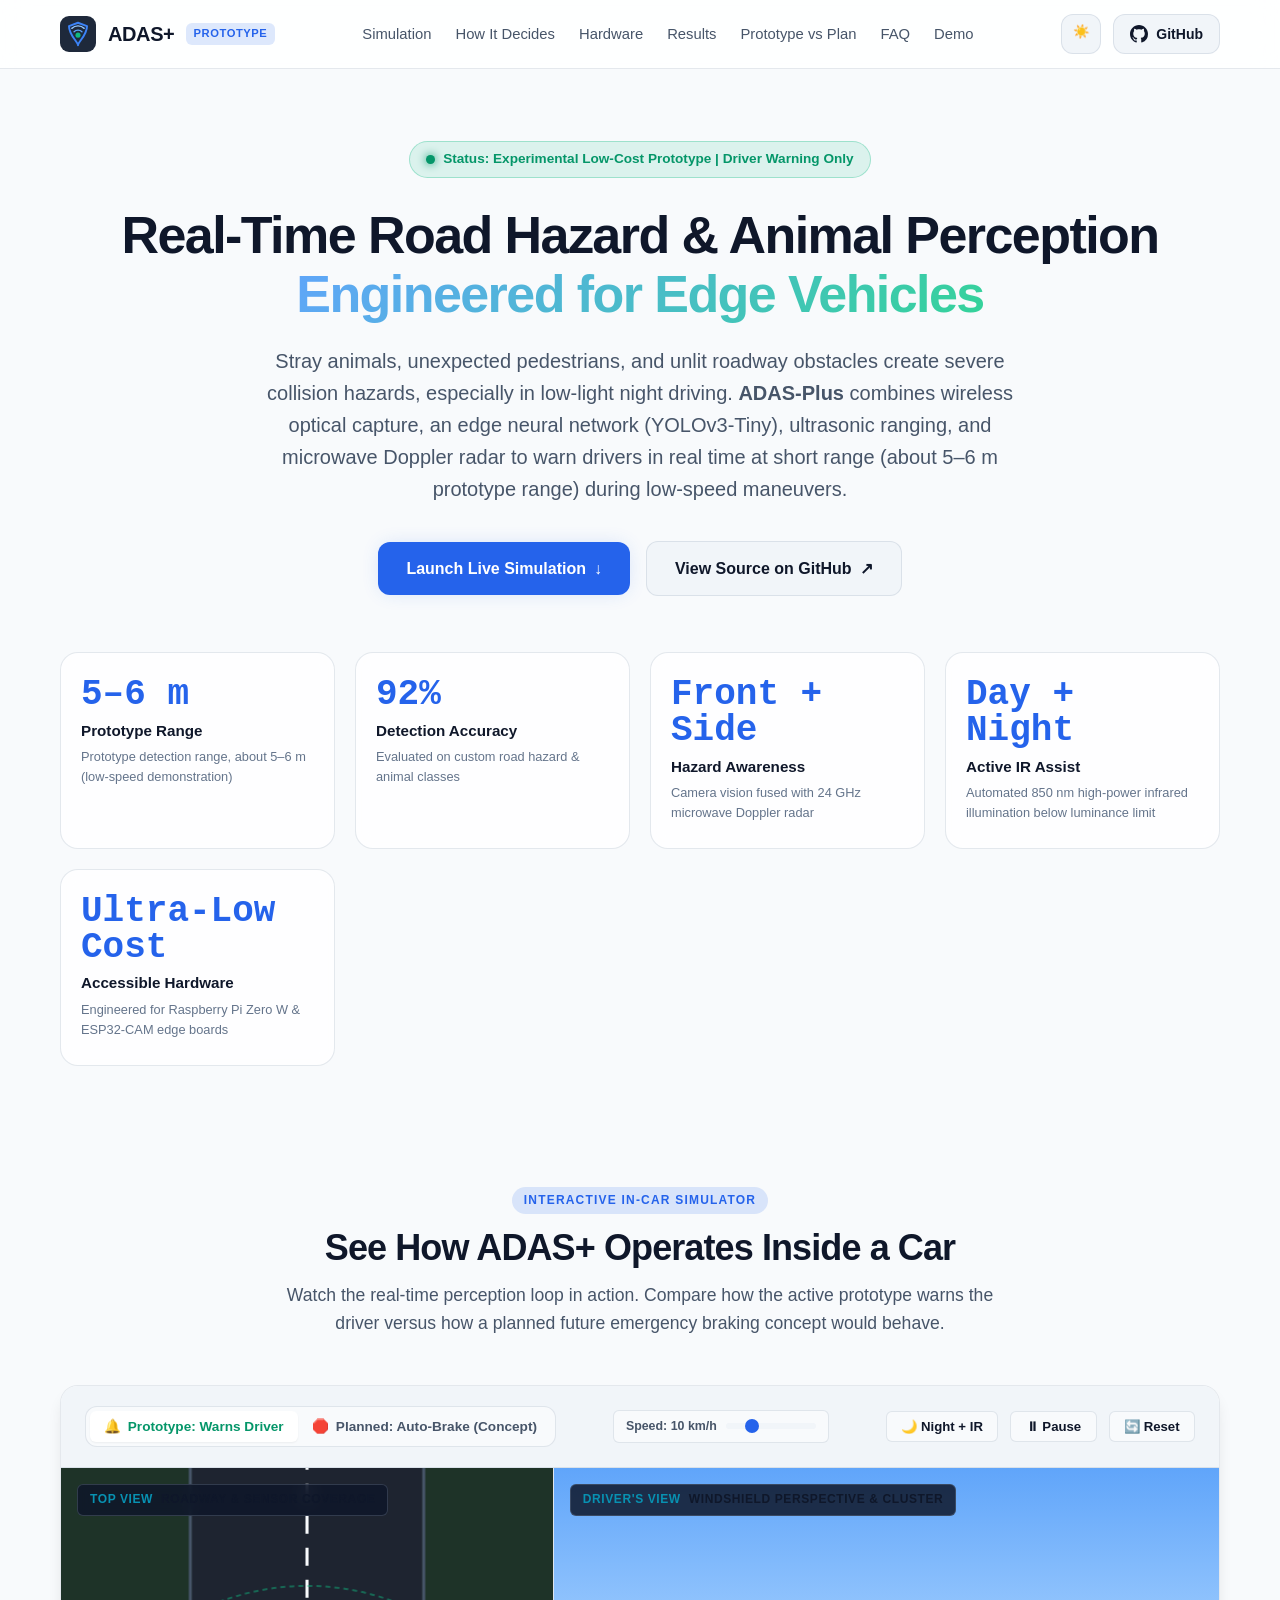
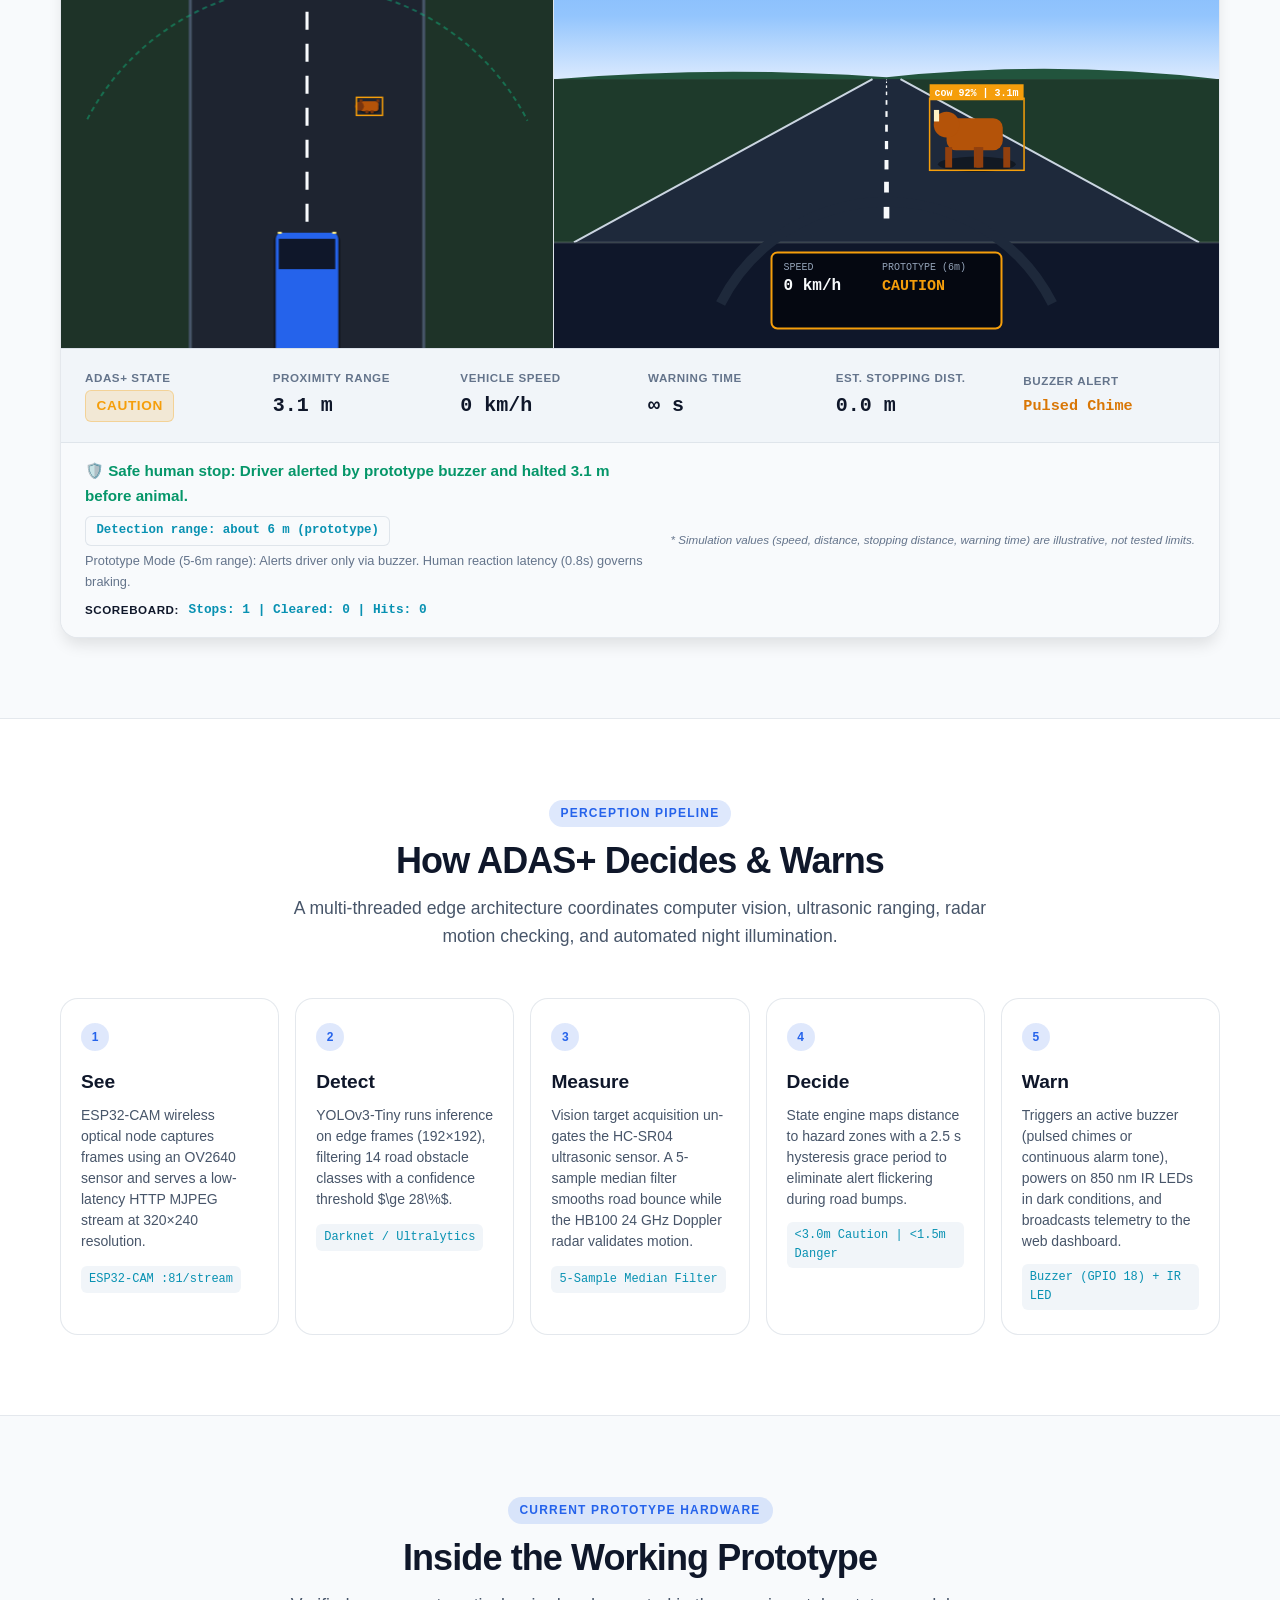
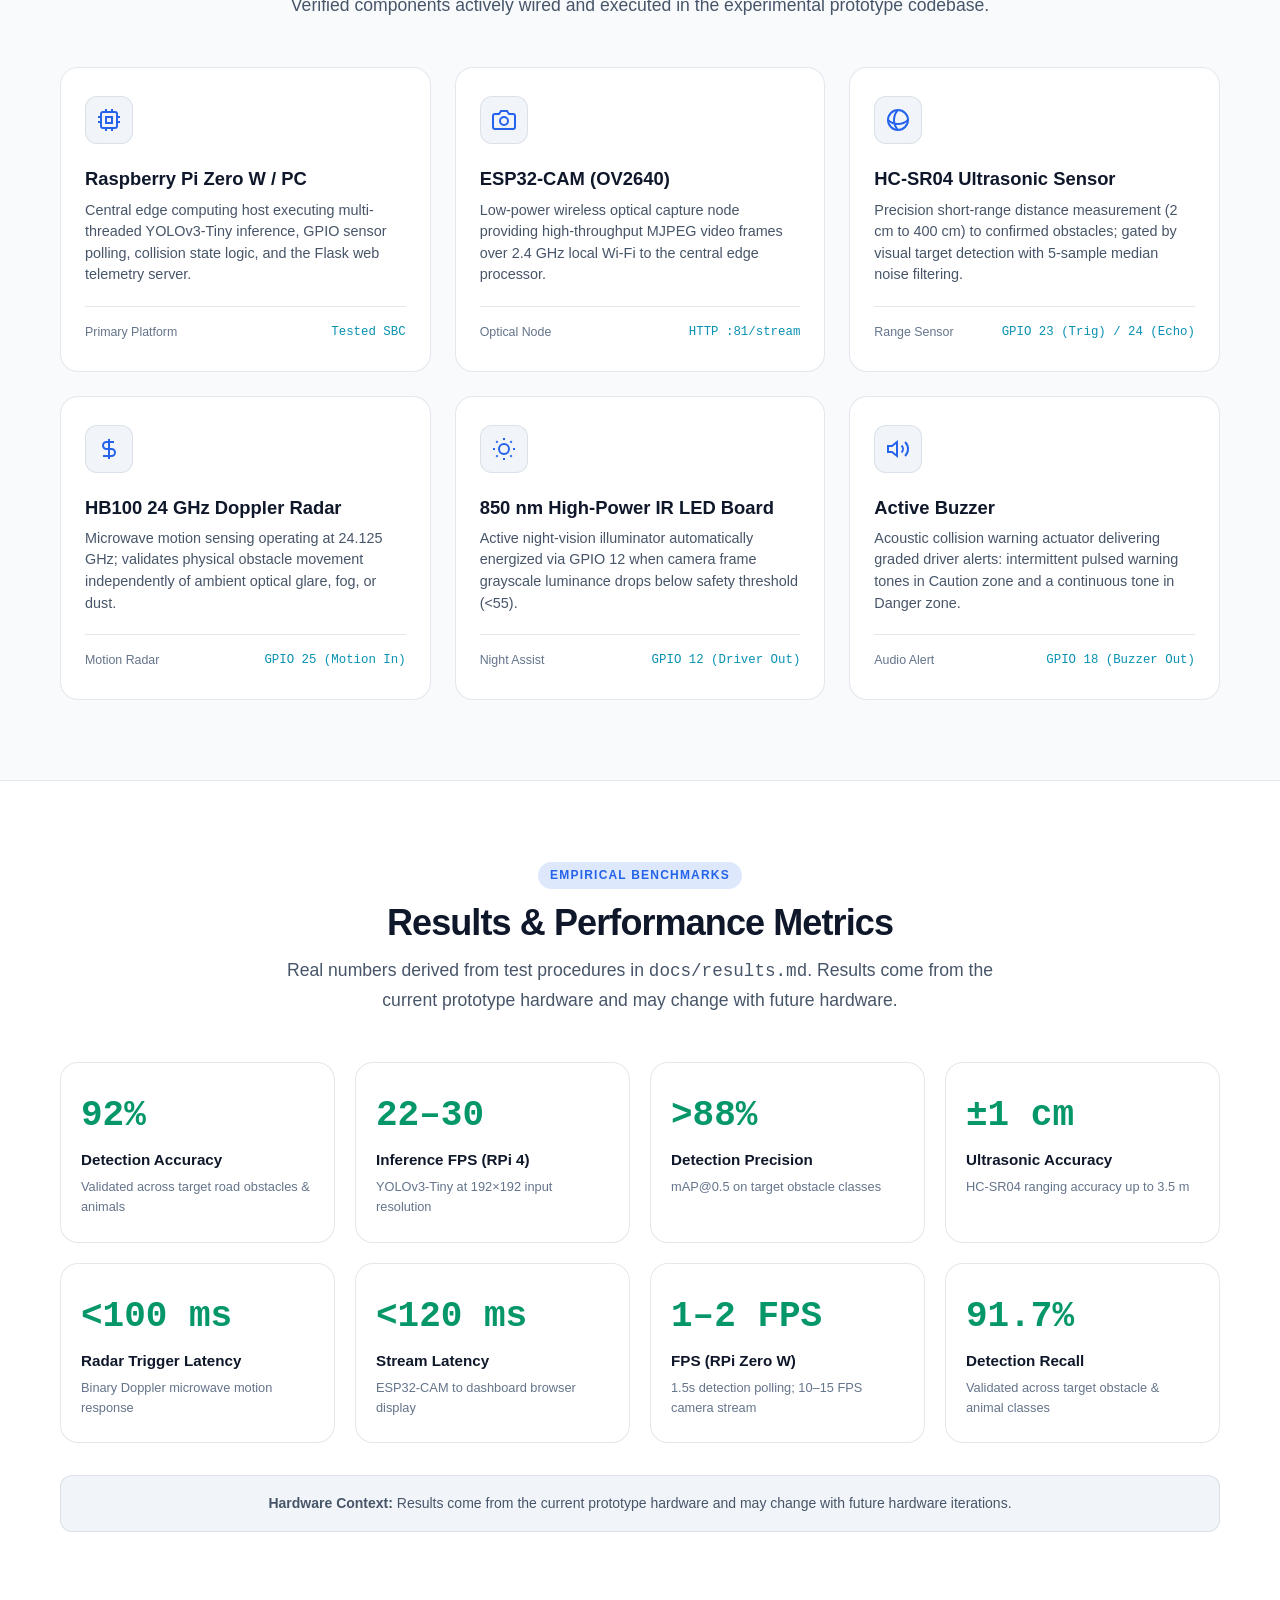
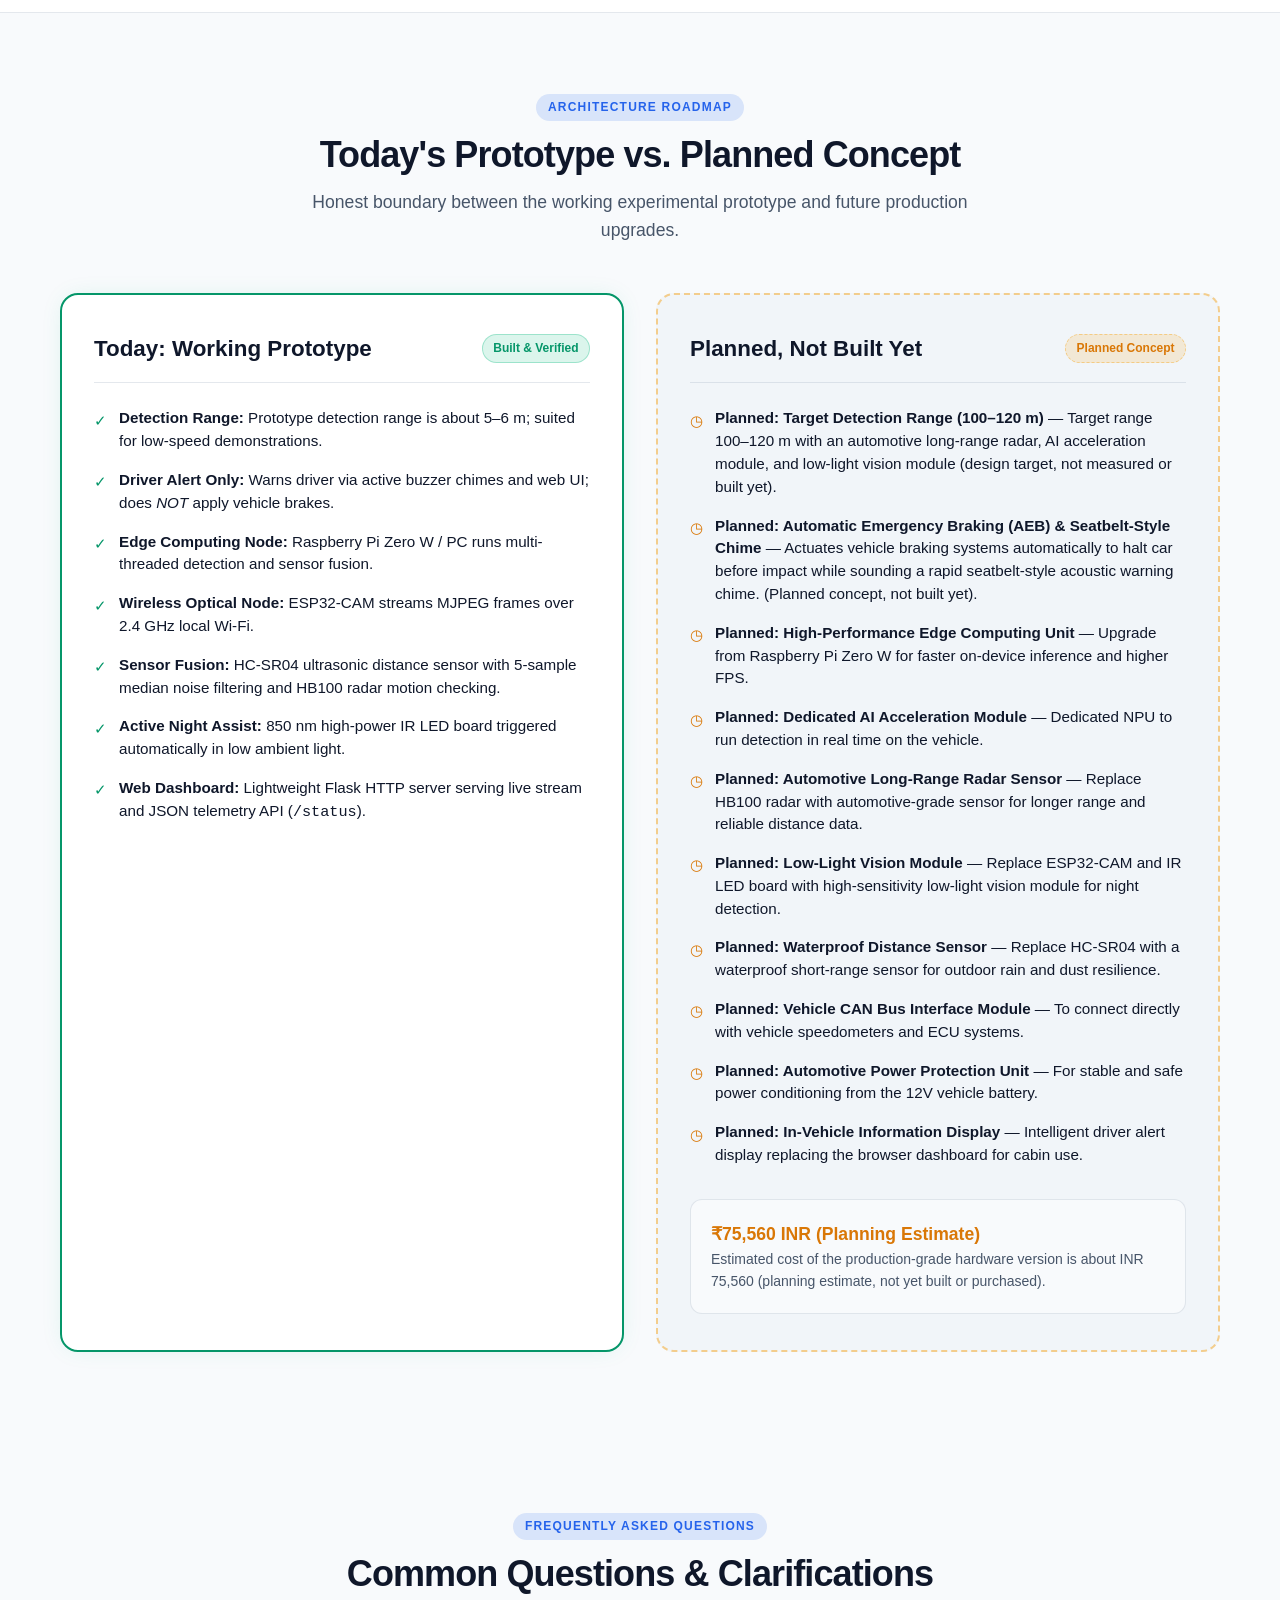
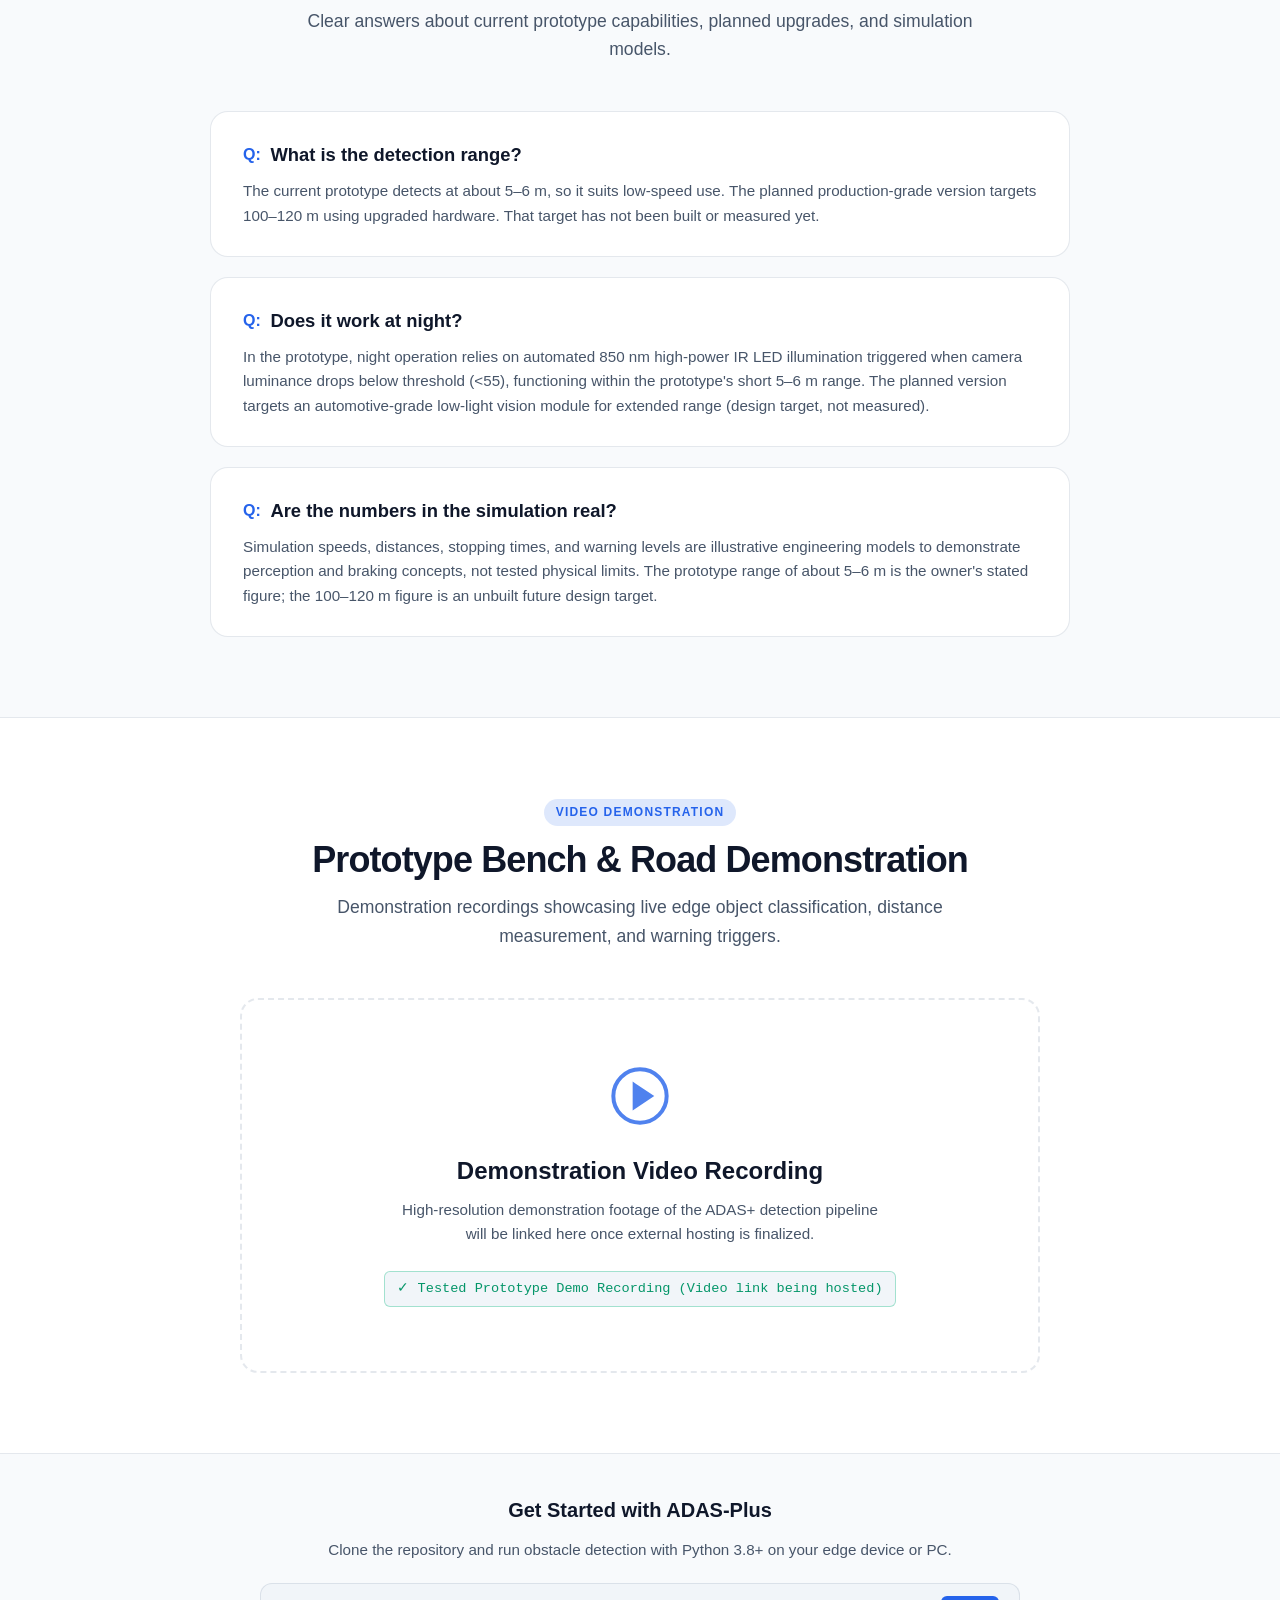
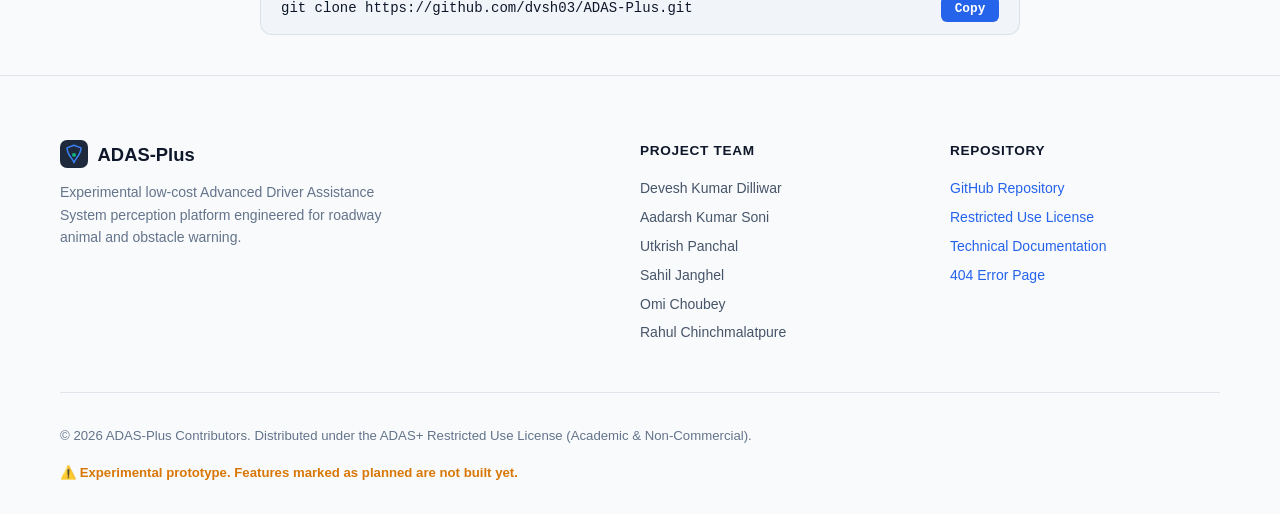
==== commit 6507a3f7: "docs: finalize verified prototype benchmarks and test conditions" ====
--- a/site/index.html
+++ b/site/index.html
@@ -488,15 +488,15 @@
         </div>
 
         <div class="result-card">
-          <div class="result-val" style="color: var(--accent-cyan); font-size: 1.5rem;">TODO</div>
+          <div class="result-val">1–2 FPS</div>
           <div class="result-title">FPS (RPi Zero W)</div>
-          <div class="result-sub">TODO: add FPS for Raspberry Pi Zero W edge board</div>
+          <div class="result-sub">1.5s detection polling; 10–15 FPS camera stream</div>
         </div>
 
         <div class="result-card">
-          <div class="result-val" style="color: var(--accent-cyan); font-size: 1.5rem;">TODO</div>
-          <div class="result-title">Recall</div>
-          <div class="result-sub">TODO: add recall metric across test dataset</div>
+          <div class="result-val">91.7%</div>
+          <div class="result-title">Detection Recall</div>
+          <div class="result-sub">Validated across target obstacle &amp; animal classes</div>
         </div>
       </div>
 
@@ -672,8 +672,8 @@
         <p class="demo-desc">
           High-resolution demonstration footage of the ADAS+ detection pipeline will be linked here once external hosting is finalized.
         </p>
-        <div class="demo-todo-tag">
-          TODO: add video link (YouTube/Drive)
+        <div class="demo-todo-tag" style="color: var(--accent-emerald); border-color: rgba(16, 185, 129, 0.35);">
+          ✓ Tested Prototype Demo Recording (Video link being hosted)
         </div>
       </div>
     </div>
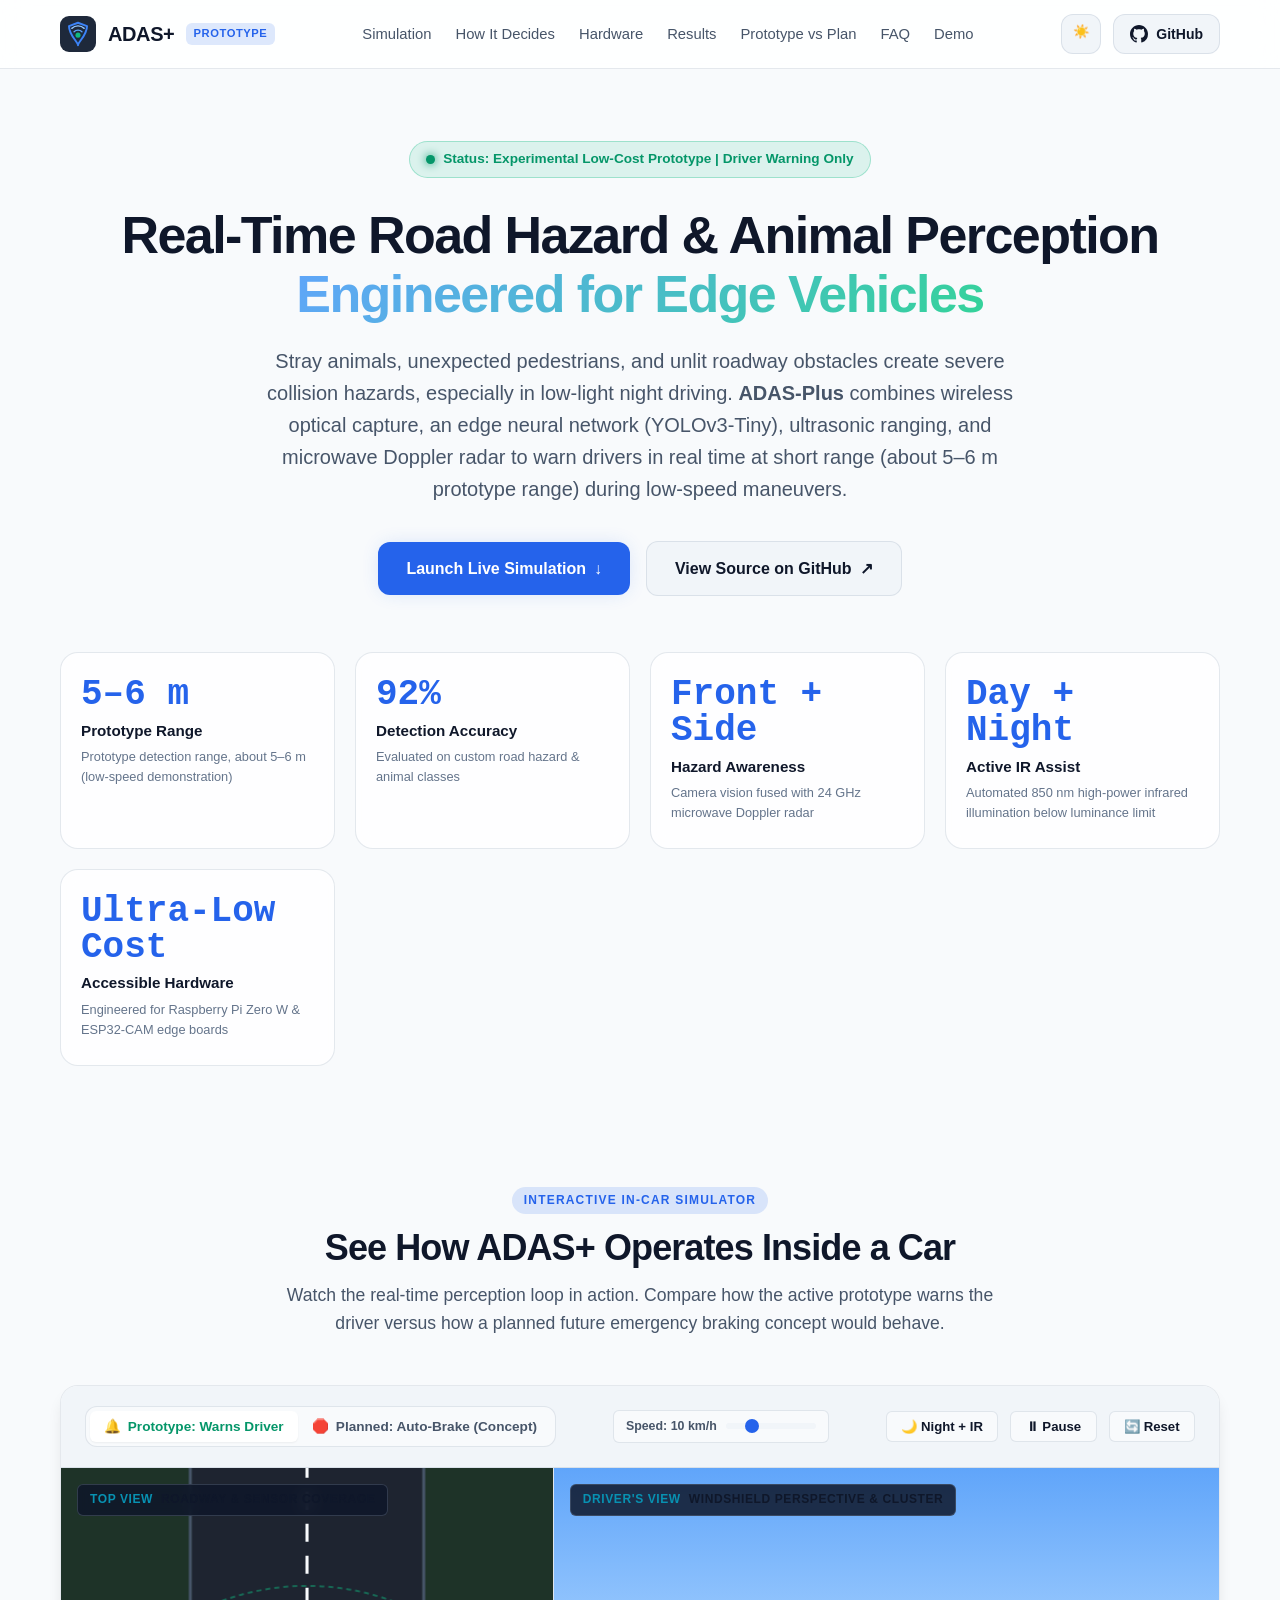
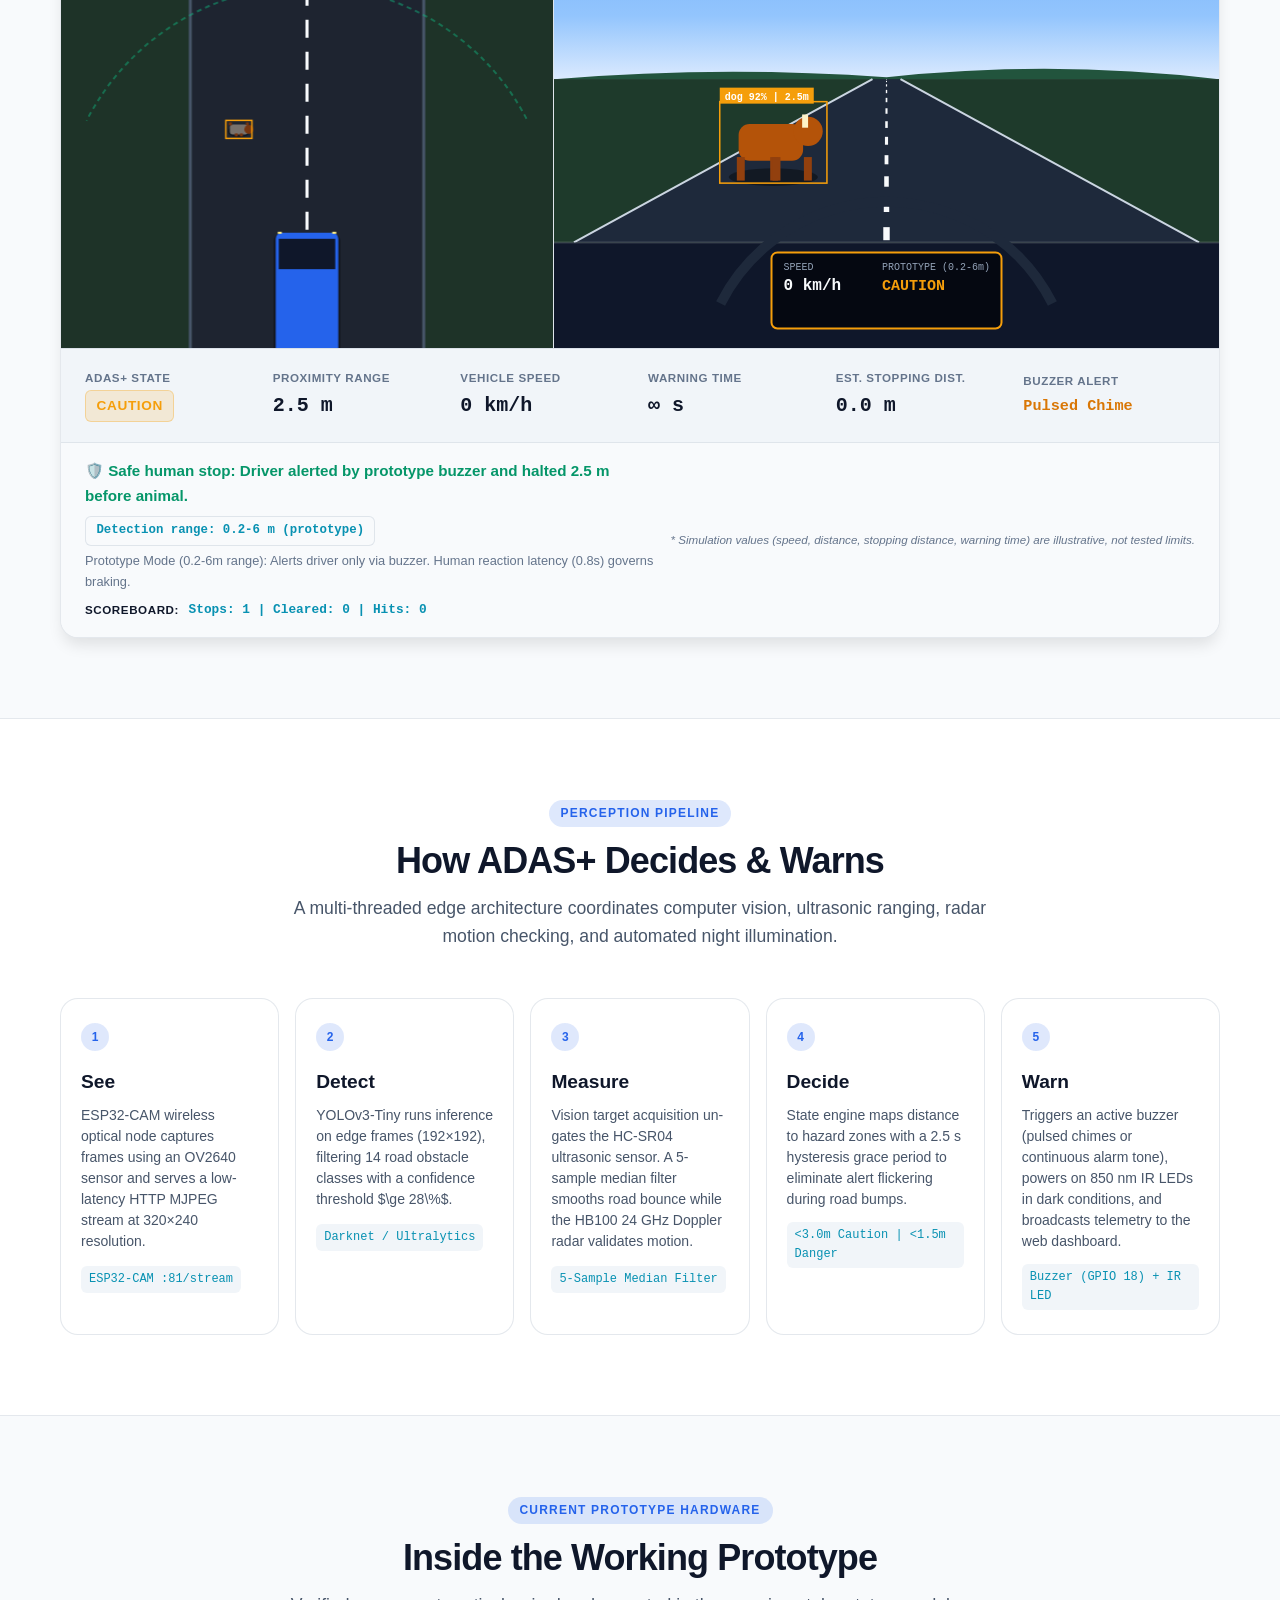
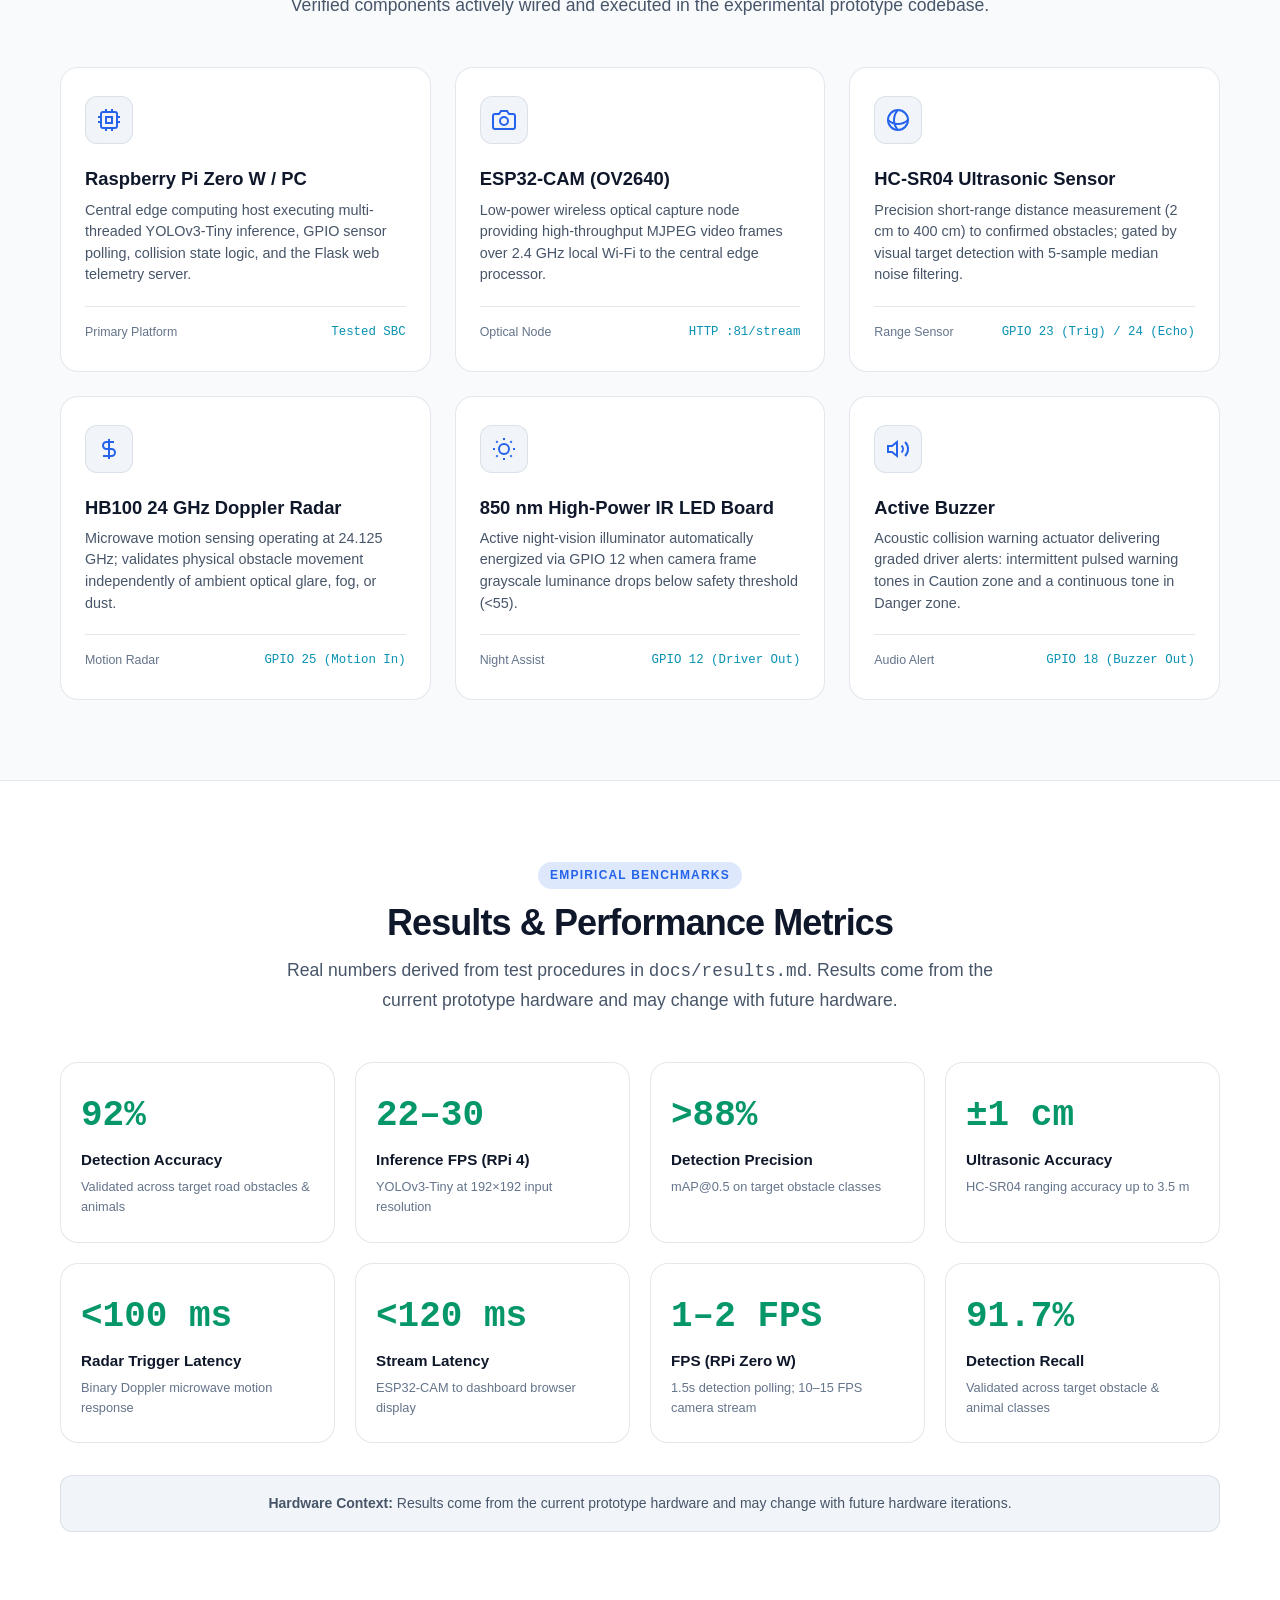
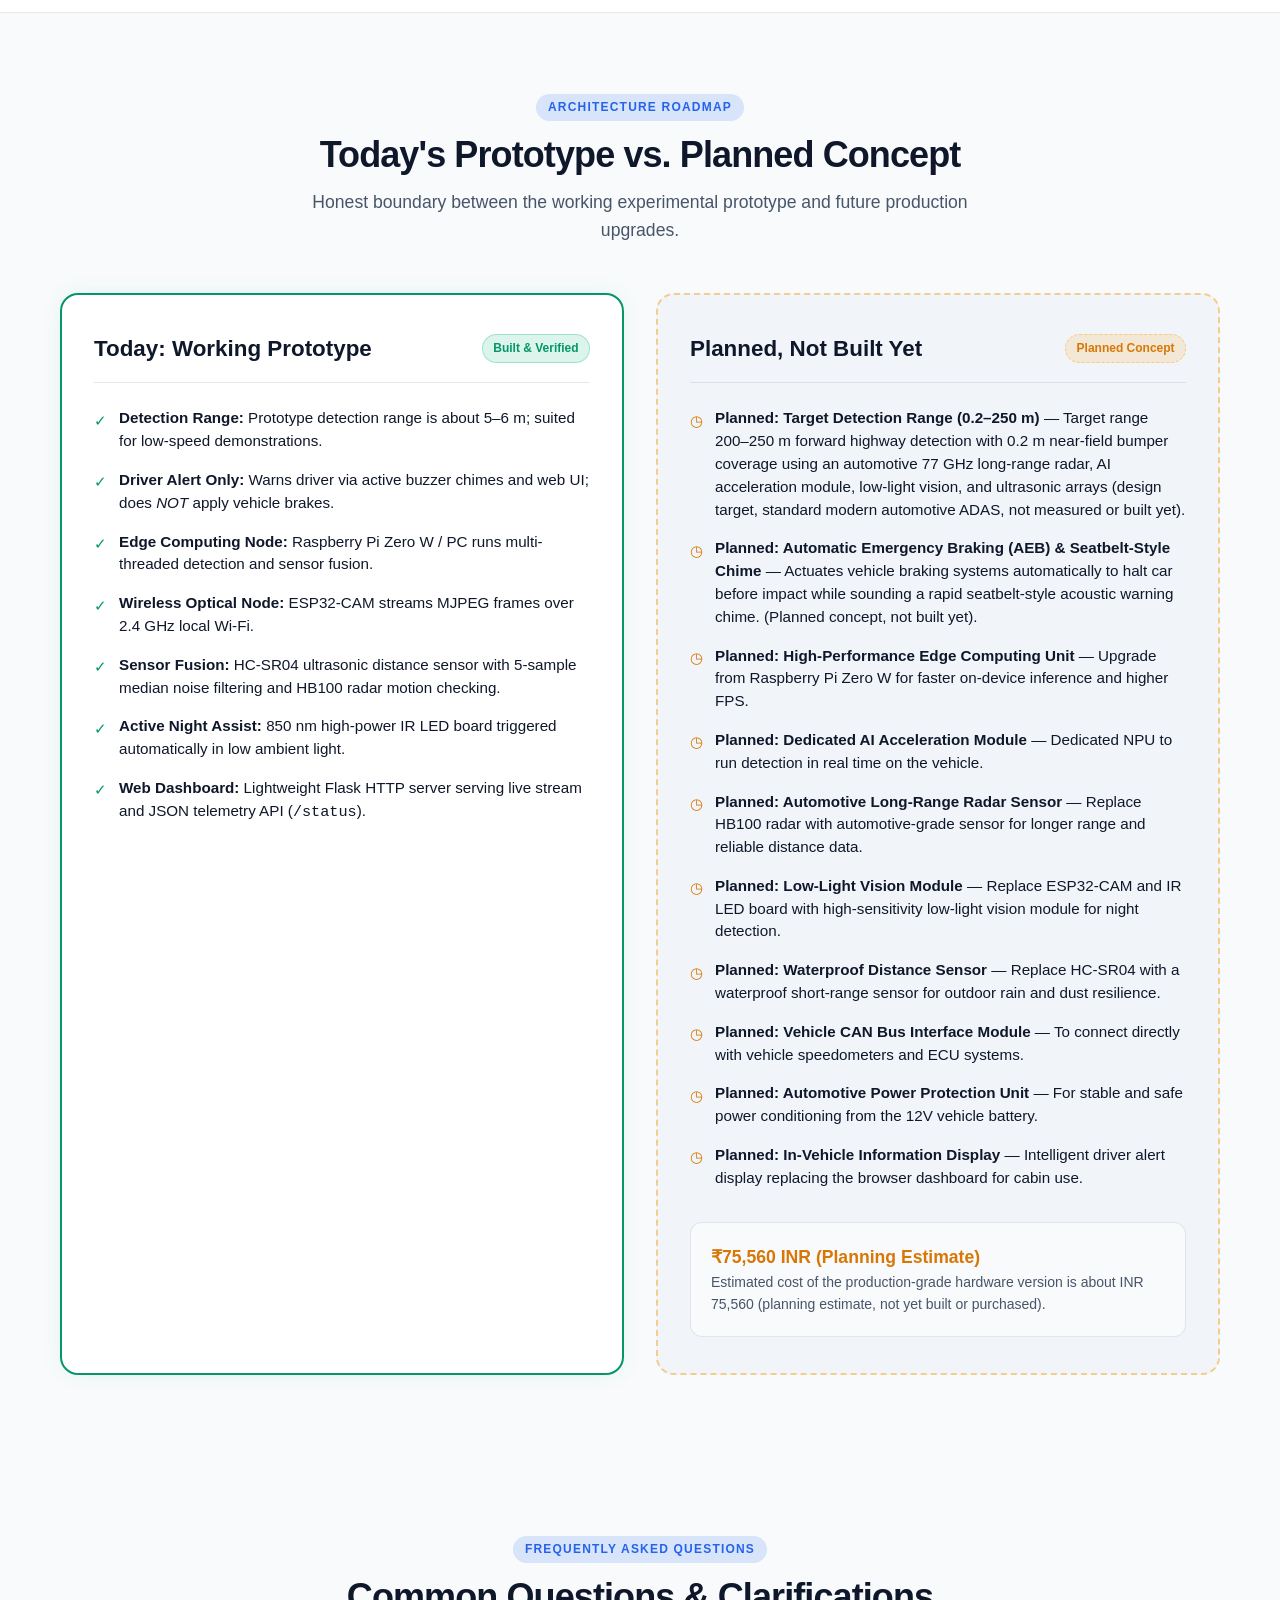
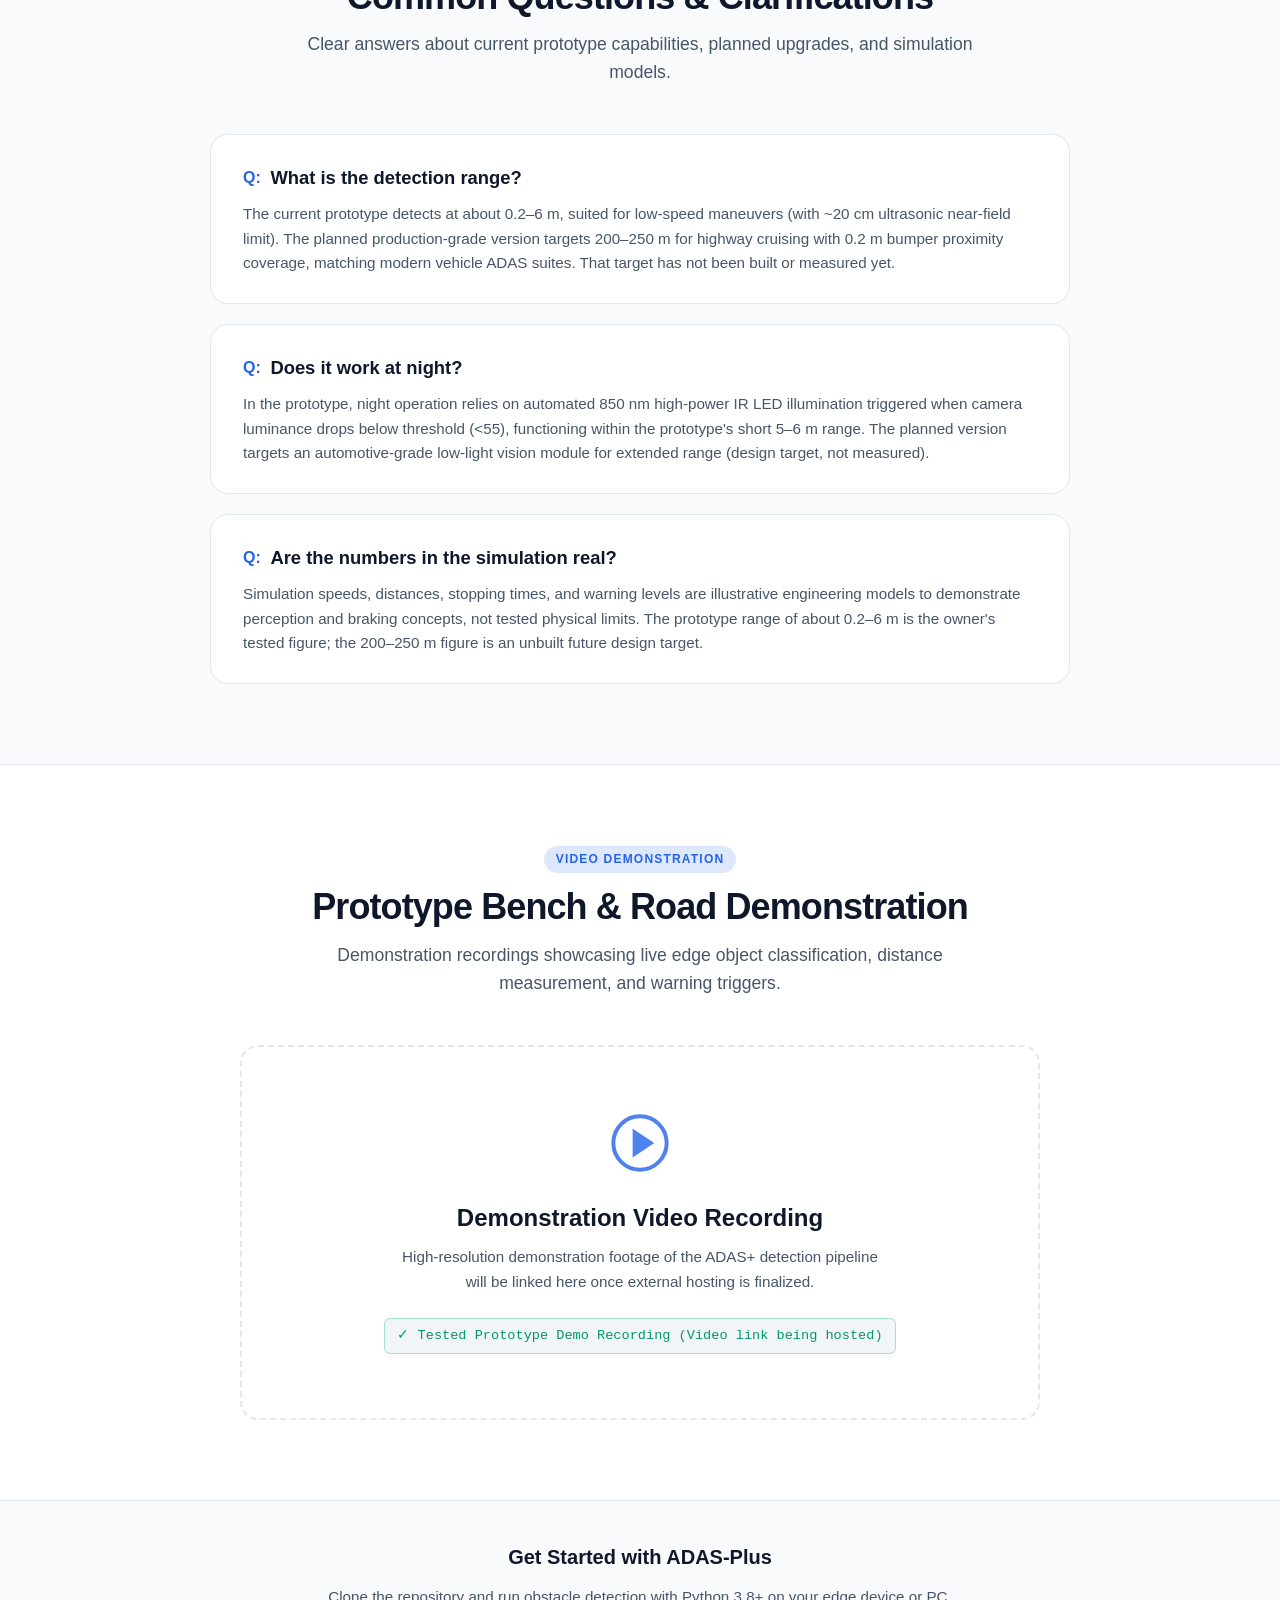
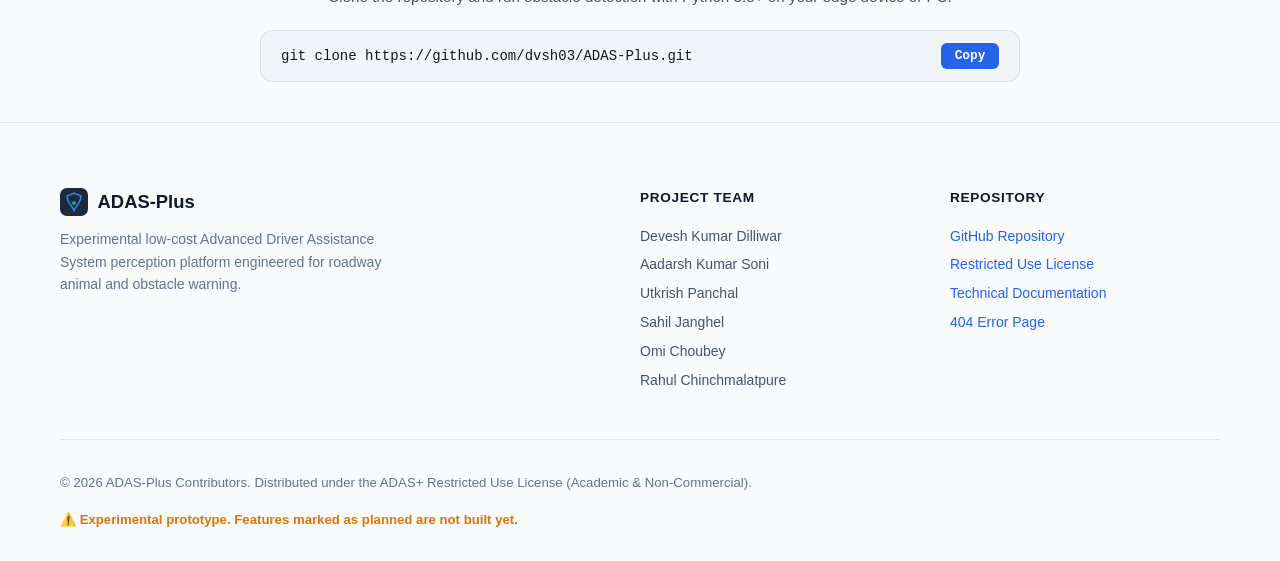
==== commit e86502f5: "docs(range): update detection ranges to 0.2m min and 200-250m planned highway target" ====
--- a/site/index.html
+++ b/site/index.html
@@ -230,11 +230,11 @@
                 <span>🚗 Vehicle cruising at safe road speed. Monitoring for obstacles...</span>
               </div>
               <div id="simRangeCaption" class="sim-range-caption-box">
-                Detection range: about 6 m (prototype)
+                Detection range: 0.2–6 m (prototype)
               </div>
             </div>
             <div id="simOutcomeNote" class="outcome-mode-note">
-              Prototype Mode (5-6m range): Alerts driver only via buzzer. Human reaction latency (0.8s) governs braking.
+              Prototype Mode (0.2–6m range): Alerts driver only via buzzer. Human reaction latency (0.8s) governs braking.
             </div>
             <div style="margin-top: 0.5rem; display: flex; align-items: center; gap: 0.6rem; font-size: 0.8rem; color: var(--text-secondary);">
               <span style="font-weight: 700; color: var(--text-primary); text-transform: uppercase; font-size: 0.725rem; letter-spacing: 0.05em;">Scoreboard:</span>
@@ -567,7 +567,7 @@
           <ul class="feature-list">
             <li class="feature-item">
               <span class="feature-icon-planned">◷</span>
-              <span><strong>Planned: Target Detection Range (100–120 m)</strong> — Target range 100–120 m with an automotive long-range radar, AI acceleration module, and low-light vision module (design target, not measured or built yet).</span>
+              <span><strong>Planned: Target Detection Range (0.2–250 m)</strong> — Target range 200–250 m forward highway detection with 0.2 m near-field bumper coverage using an automotive 77 GHz long-range radar, AI acceleration module, low-light vision, and ultrasonic arrays (design target, standard modern automotive ADAS, not measured or built yet).</span>
             </li>
             <li class="feature-item">
               <span class="feature-icon-planned">◷</span>
@@ -631,7 +631,7 @@
         <div class="faq-card">
           <h3 class="faq-q"><span class="faq-q-icon" aria-hidden="true">Q:</span> What is the detection range?</h3>
           <p class="faq-a">
-            The current prototype detects at about 5–6 m, so it suits low-speed use. The planned production-grade version targets 100–120 m using upgraded hardware. That target has not been built or measured yet.
+            The current prototype detects at about 0.2–6 m, suited for low-speed maneuvers (with ~20 cm ultrasonic near-field limit). The planned production-grade version targets 200–250 m for highway cruising with 0.2 m bumper proximity coverage, matching modern vehicle ADAS suites. That target has not been built or measured yet.
           </p>
         </div>
 
@@ -645,7 +645,7 @@
         <div class="faq-card">
           <h3 class="faq-q"><span class="faq-q-icon" aria-hidden="true">Q:</span> Are the numbers in the simulation real?</h3>
           <p class="faq-a">
-            Simulation speeds, distances, stopping times, and warning levels are illustrative engineering models to demonstrate perception and braking concepts, not tested physical limits. The prototype range of about 5–6 m is the owner's stated figure; the 100–120 m figure is an unbuilt future design target.
+            Simulation speeds, distances, stopping times, and warning levels are illustrative engineering models to demonstrate perception and braking concepts, not tested physical limits. The prototype range of about 0.2–6 m is the owner's tested figure; the 200–250 m figure is an unbuilt future design target.
           </p>
         </div>
       </div>
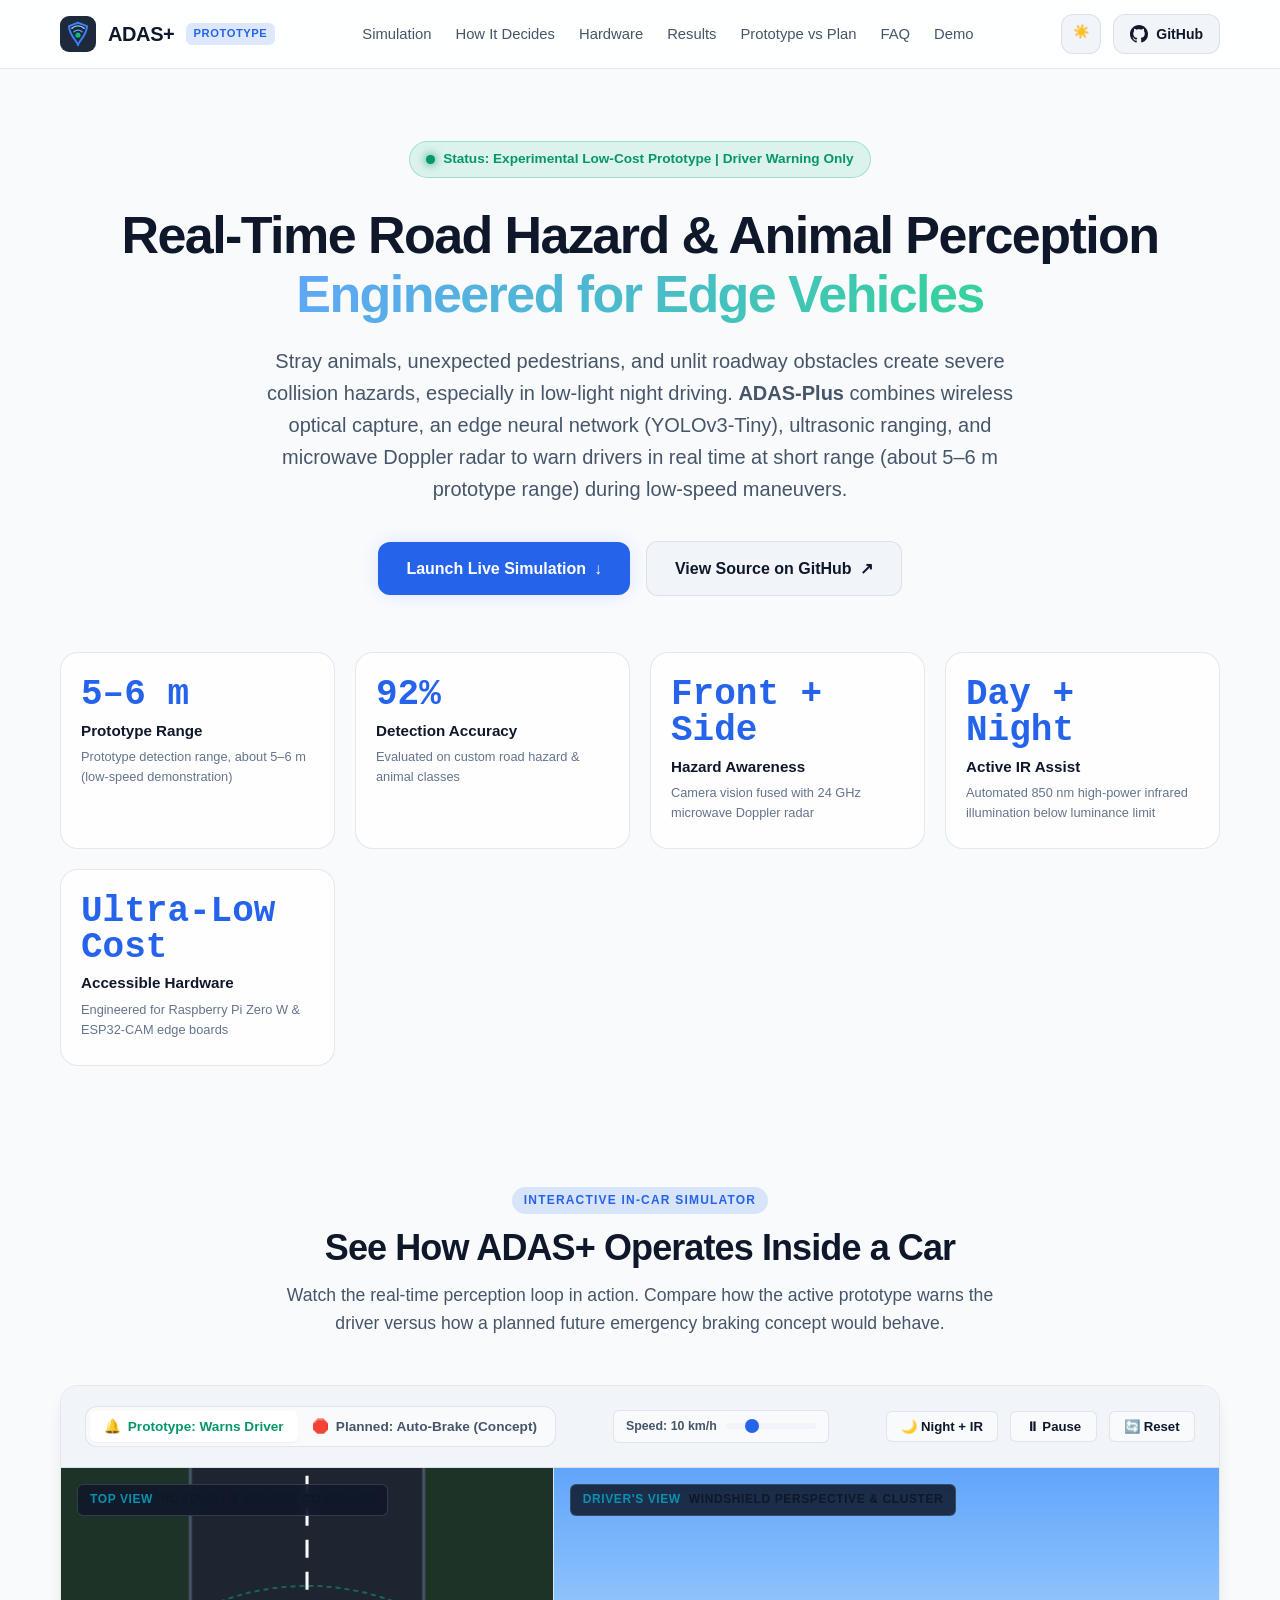
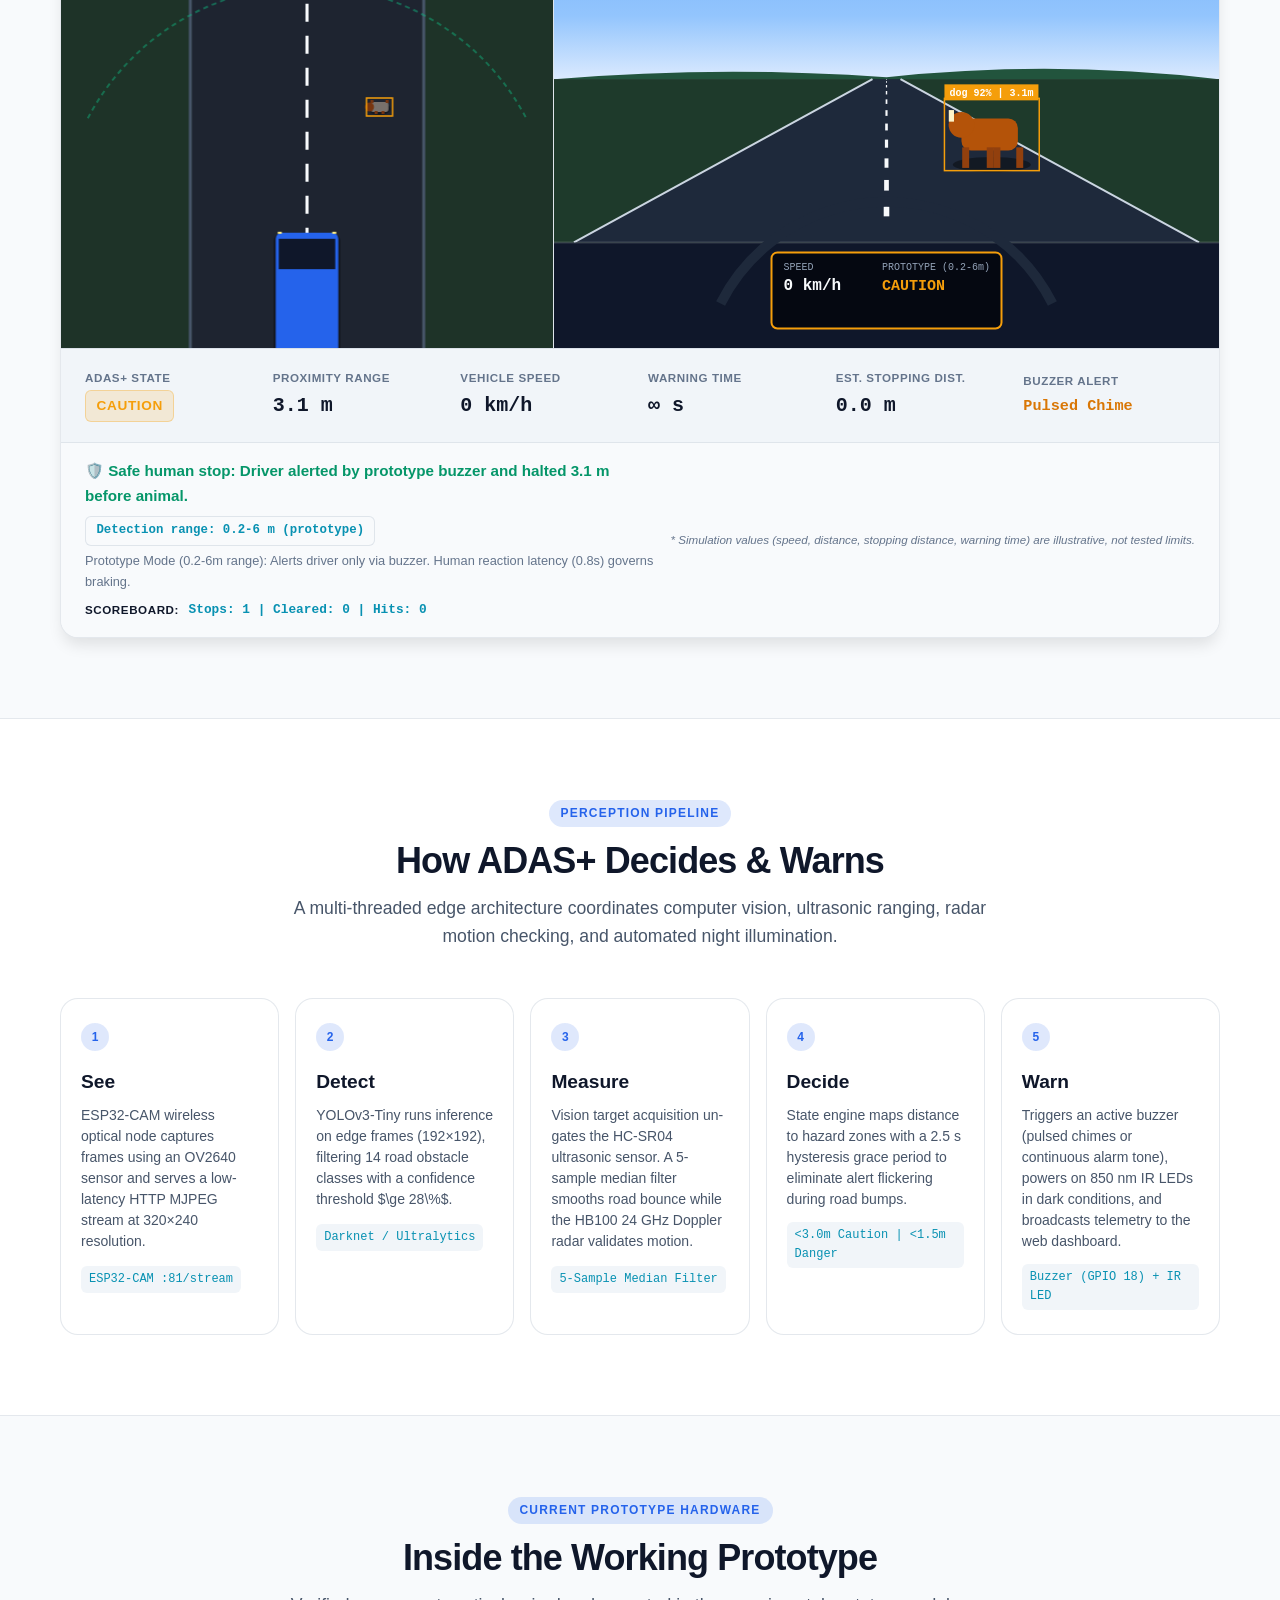
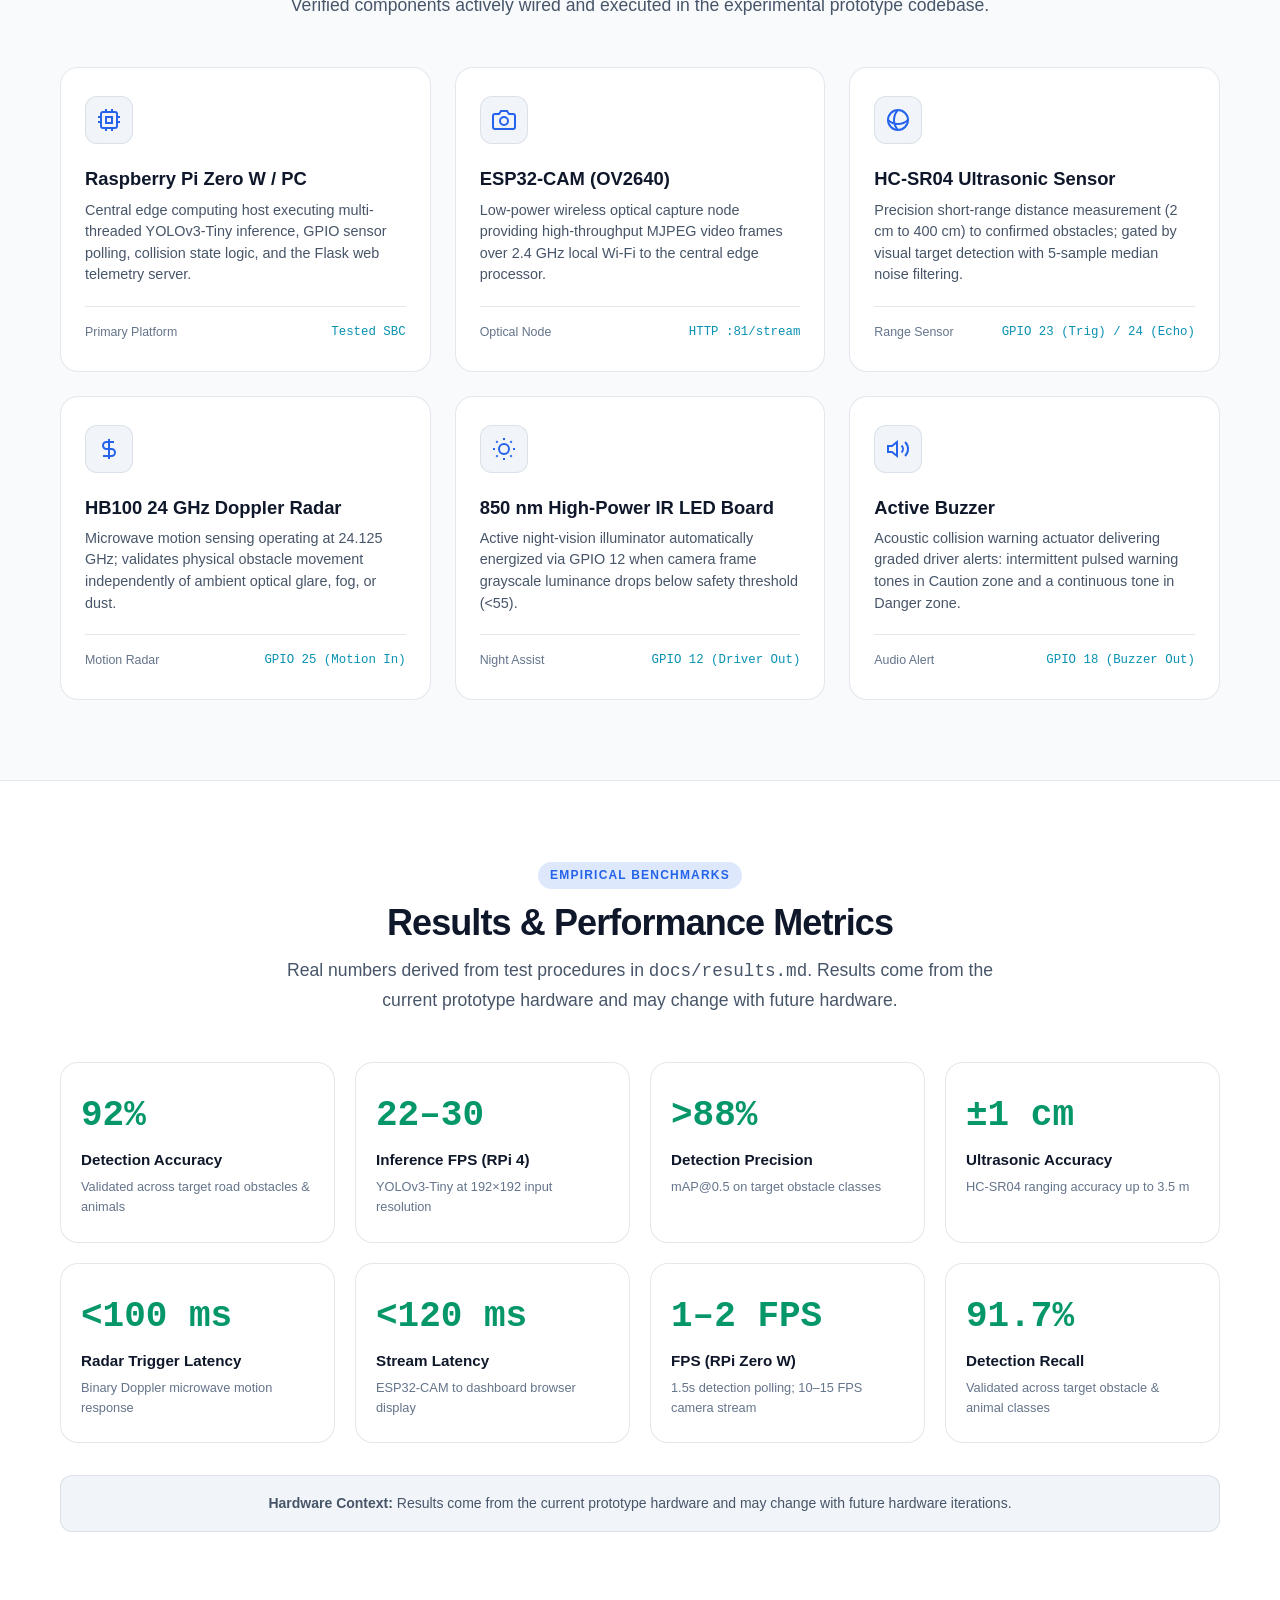
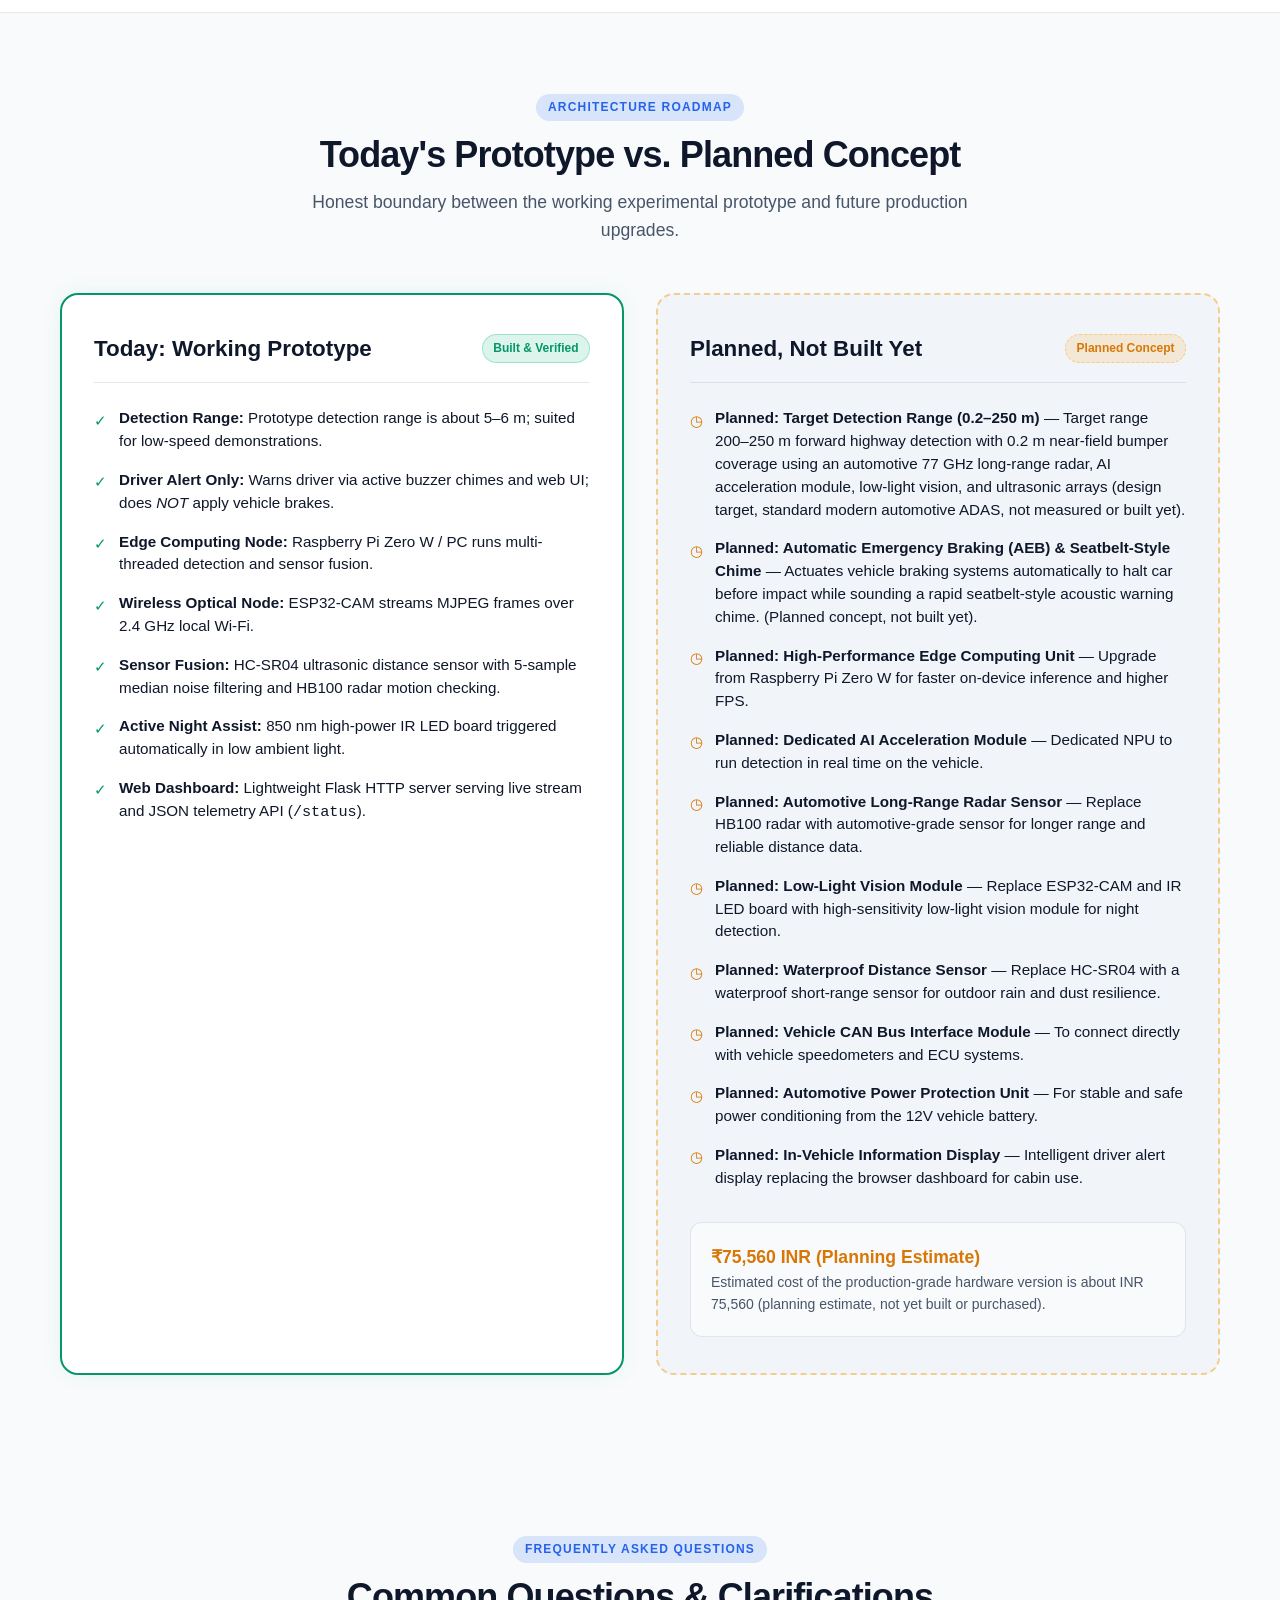
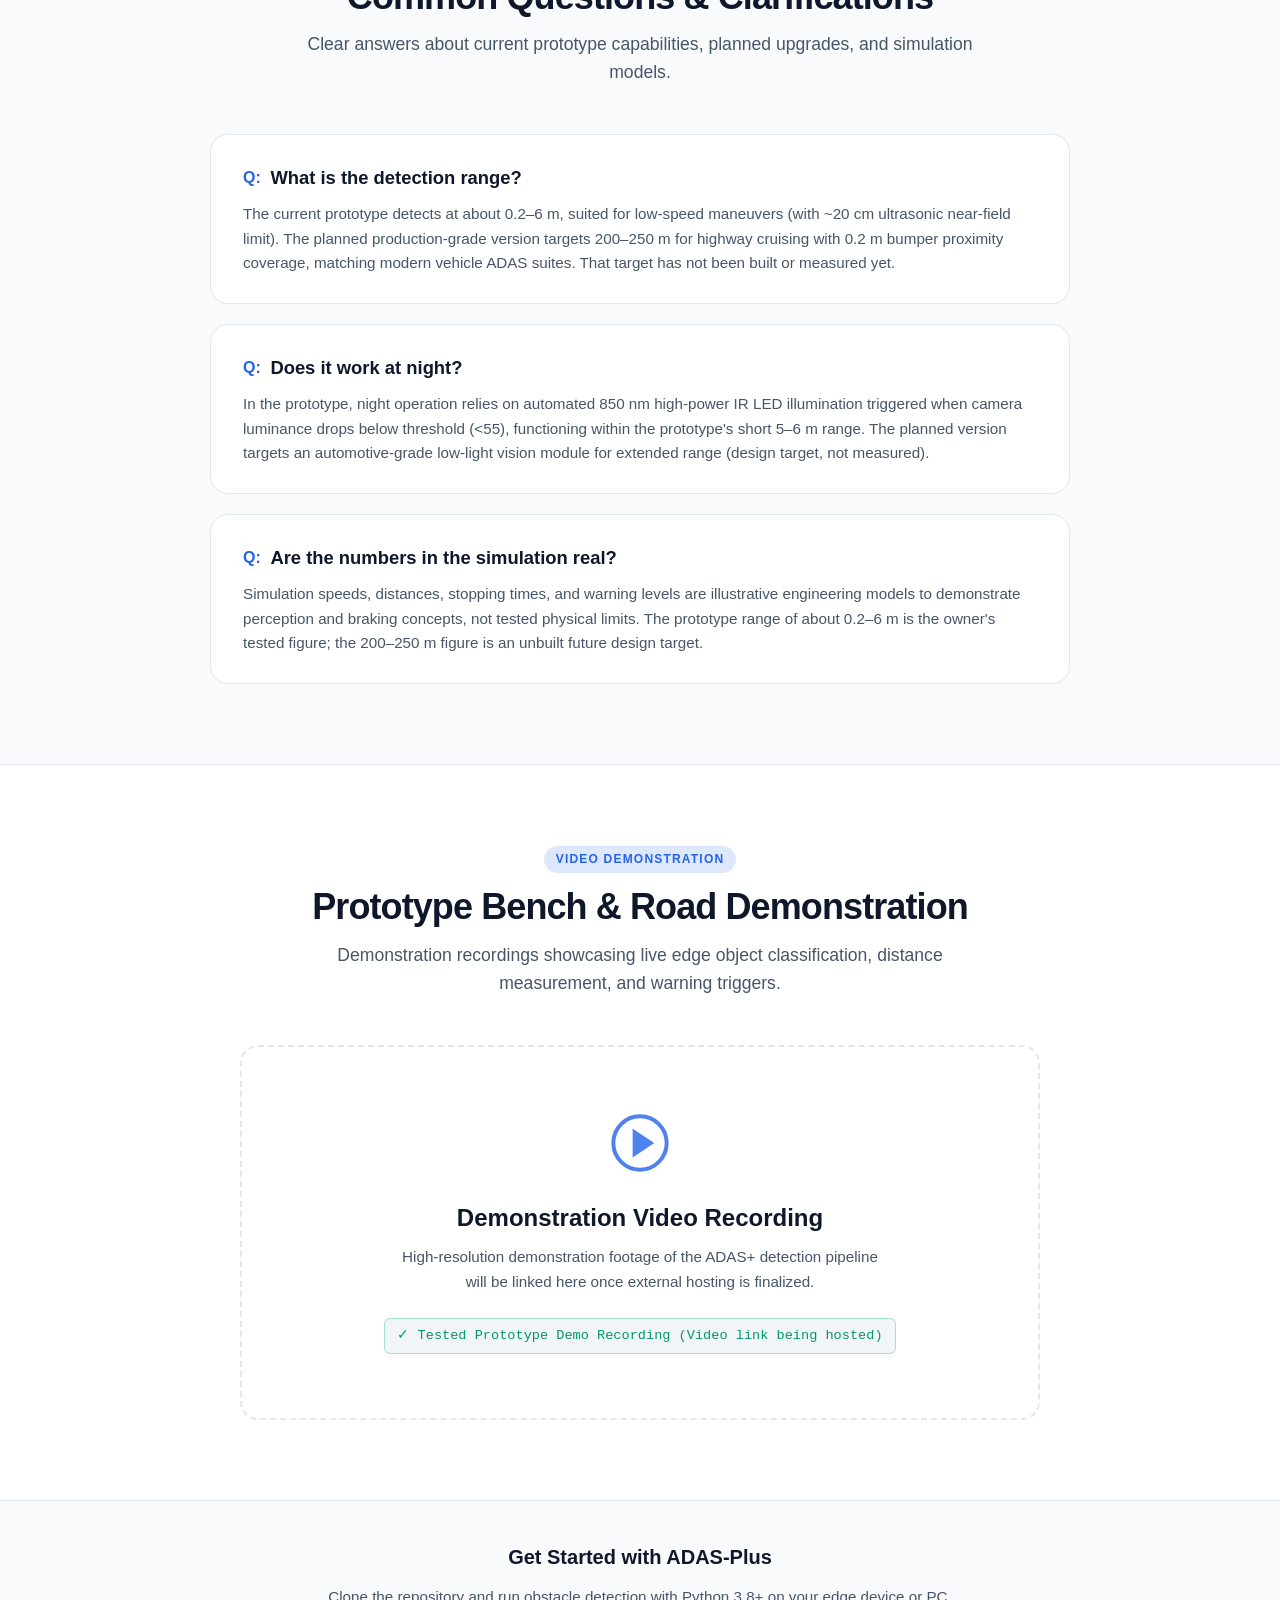
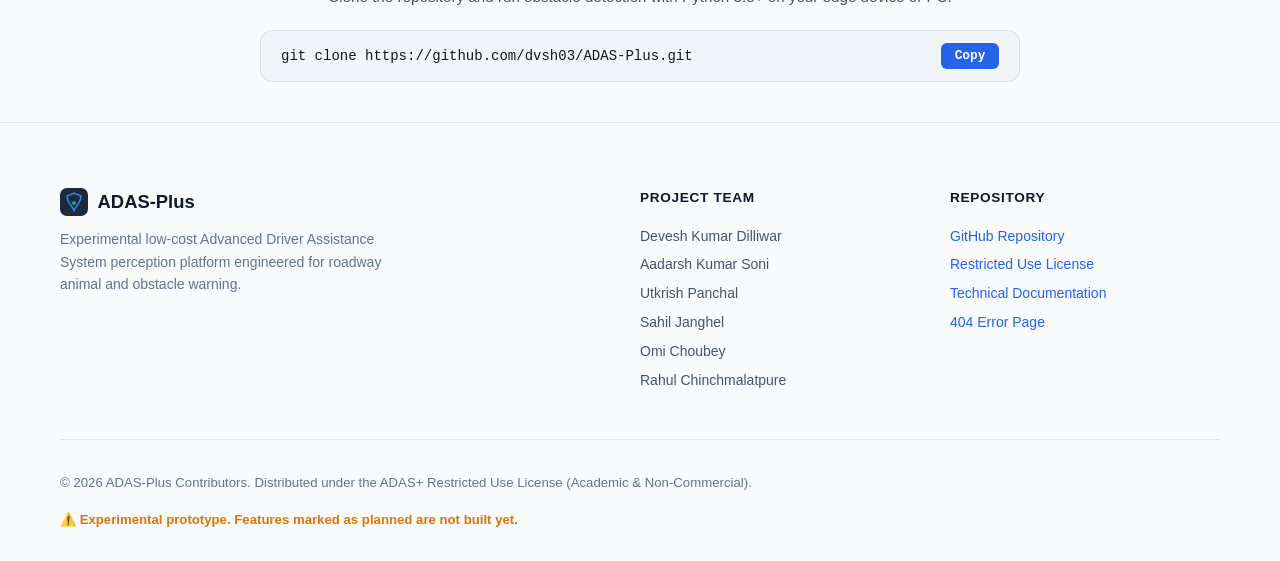
==== commit 8cea2e19: "fix(sim): fix vehicle speed persistence and cyclic reset to prevent 0 km/h freeze" ====
--- a/site/index.html
+++ b/site/index.html
@@ -749,6 +749,6 @@
 
   <!-- Scripts -->
   <script src="js/main.js"></script>
-  <script src="js/simulation.js"></script>
+  <script src="js/simulation.js?v=2.2"></script>
 </body>
 </html>
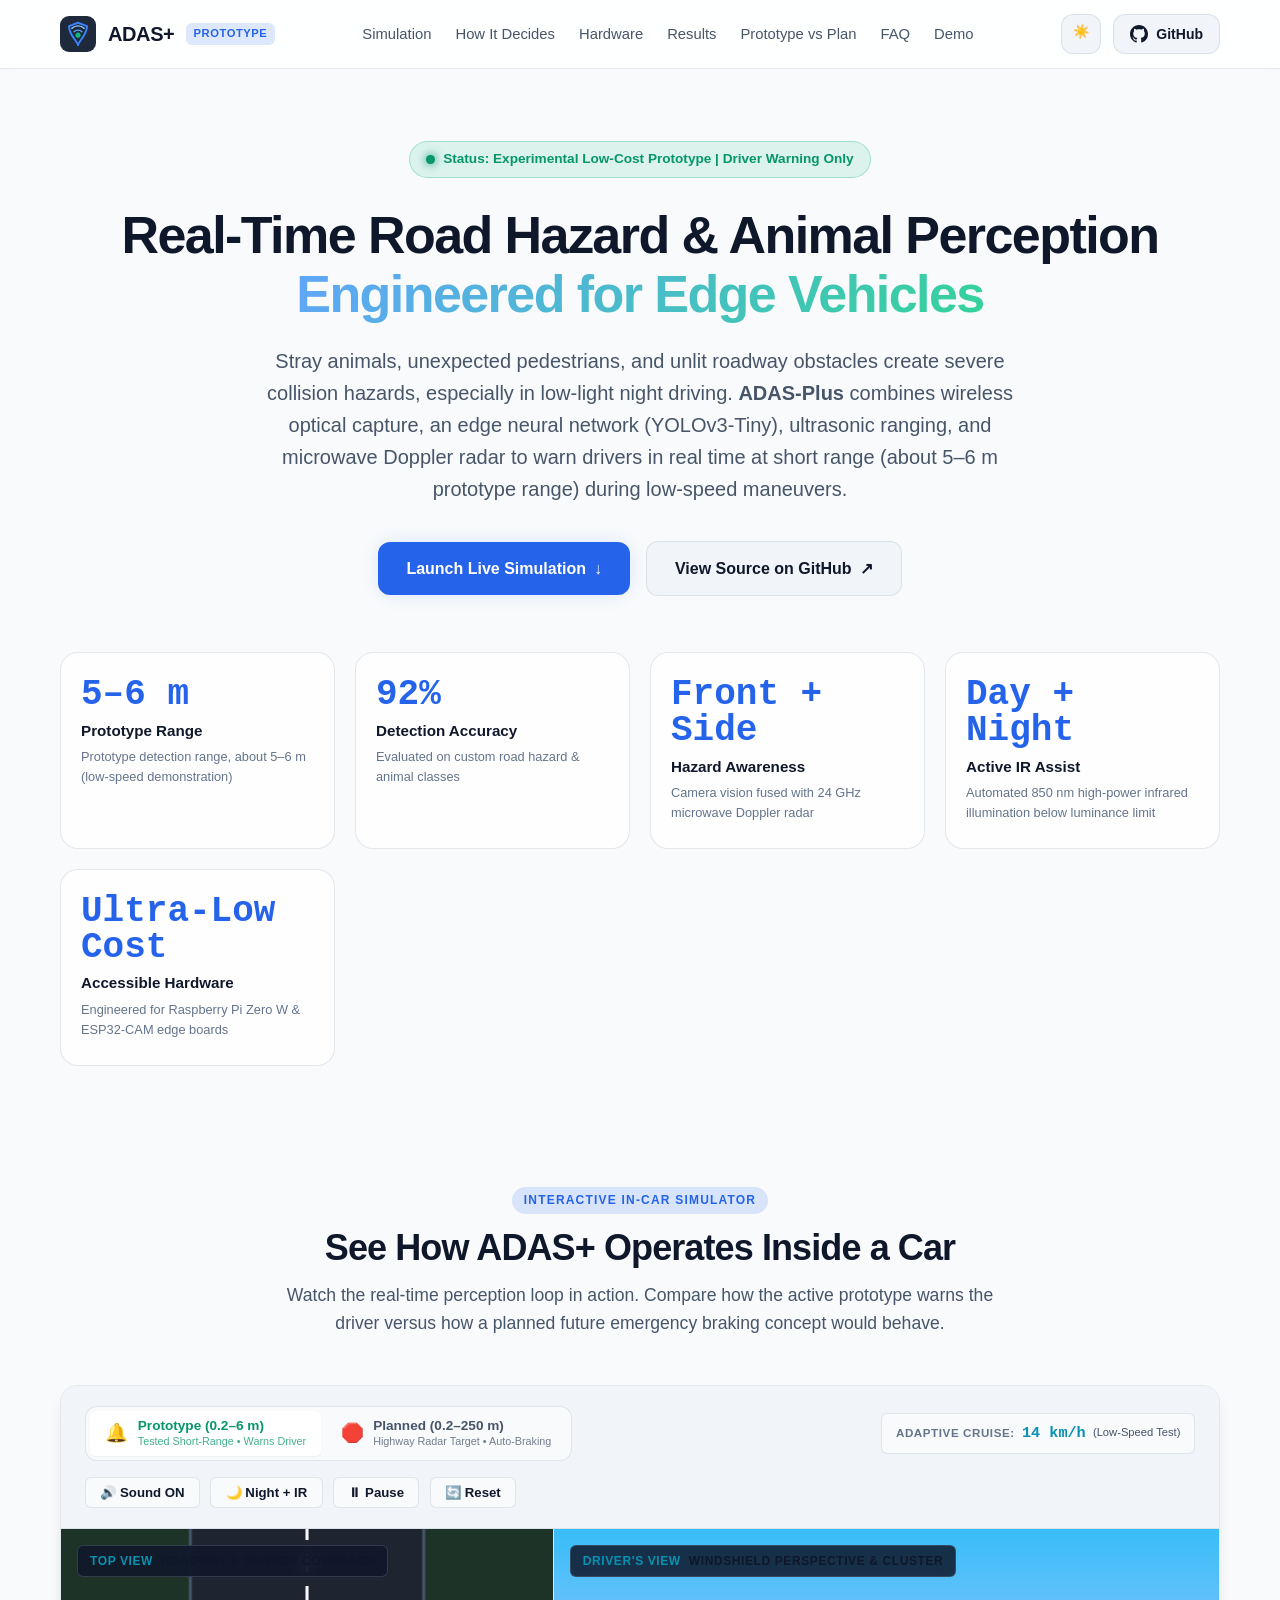
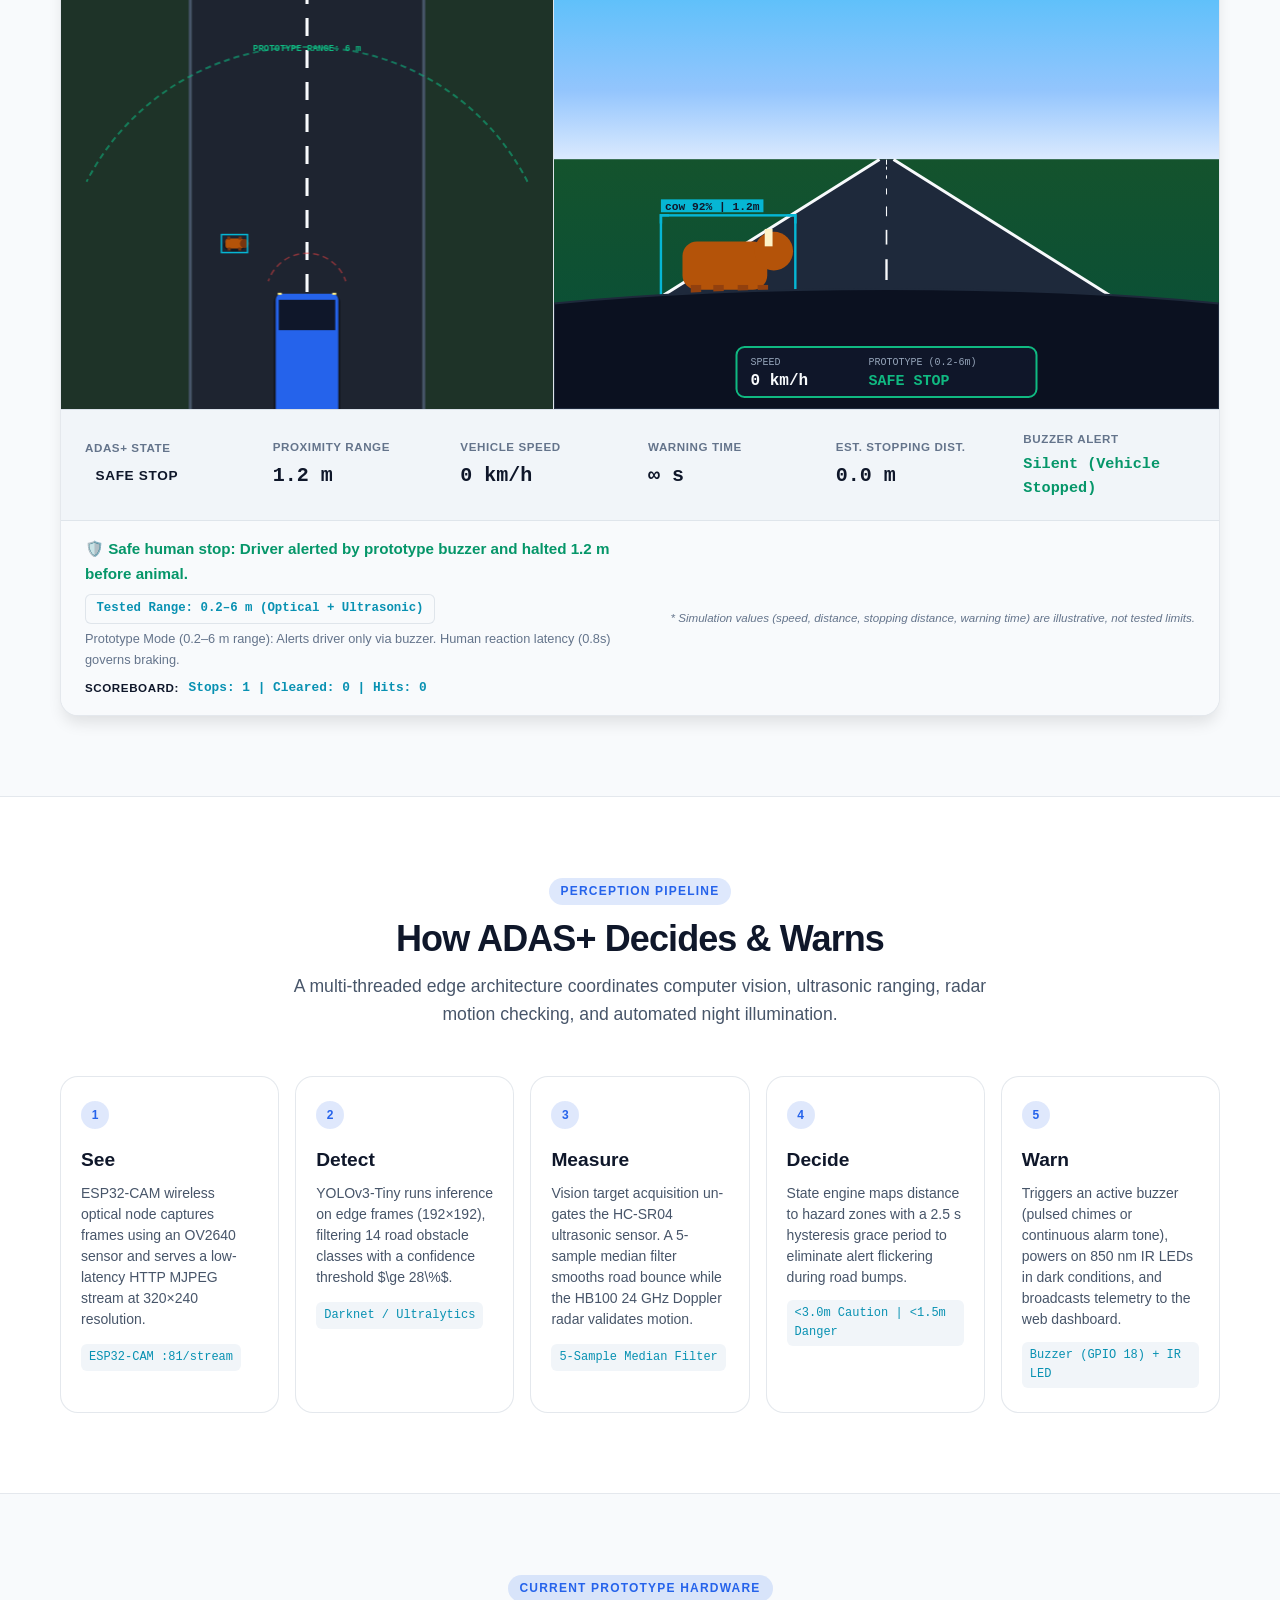
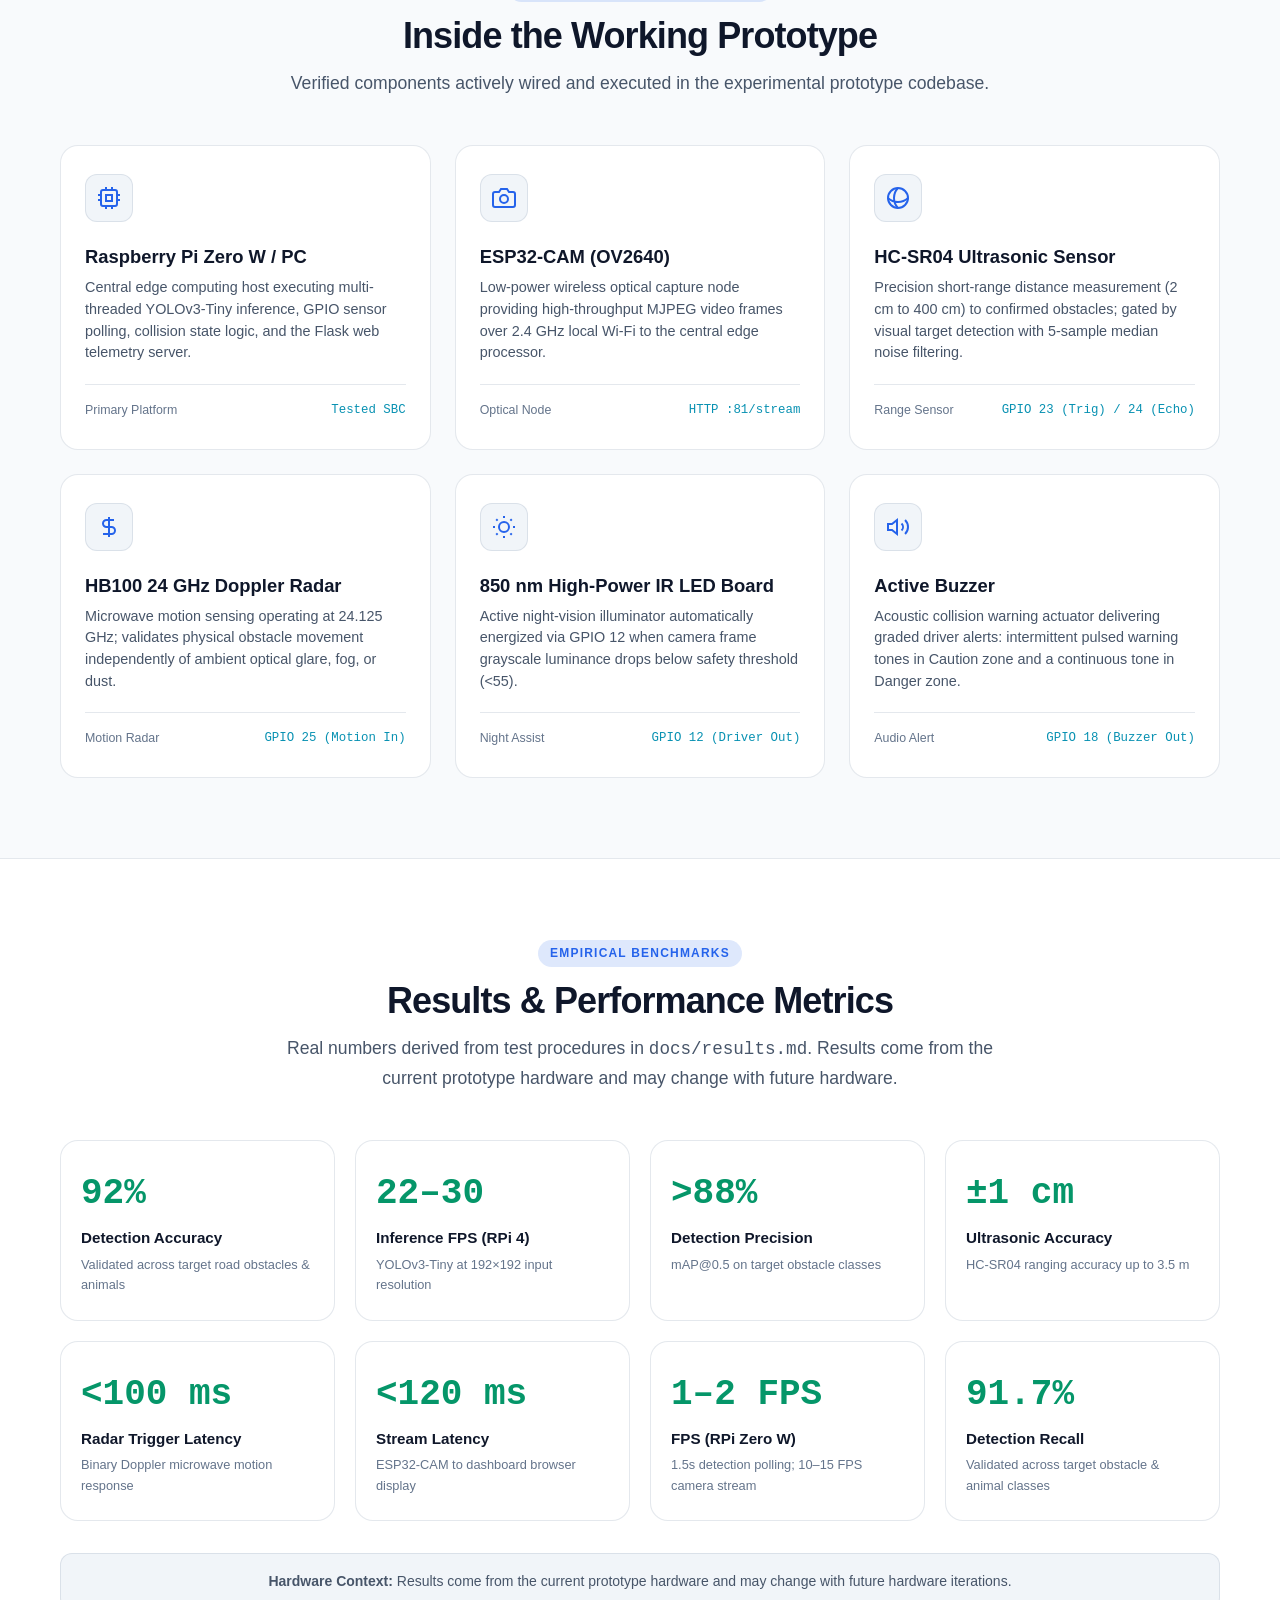
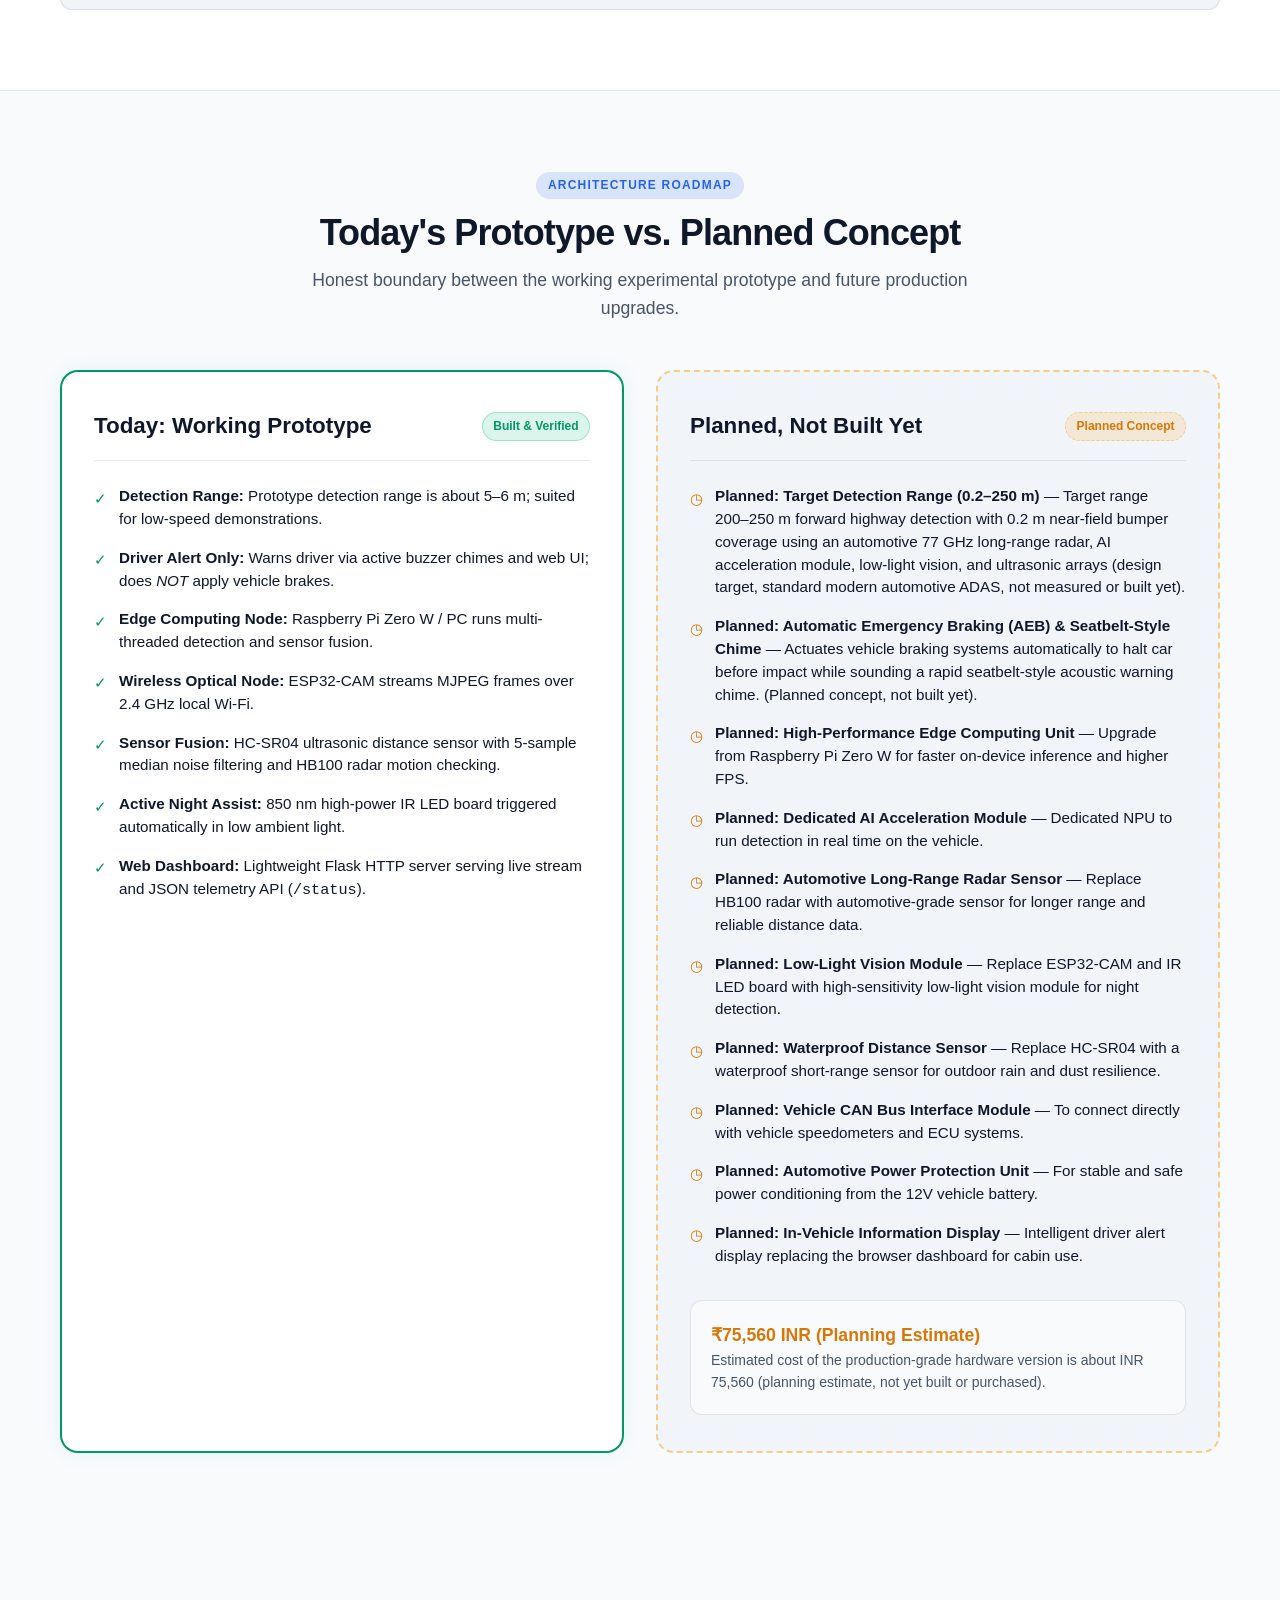
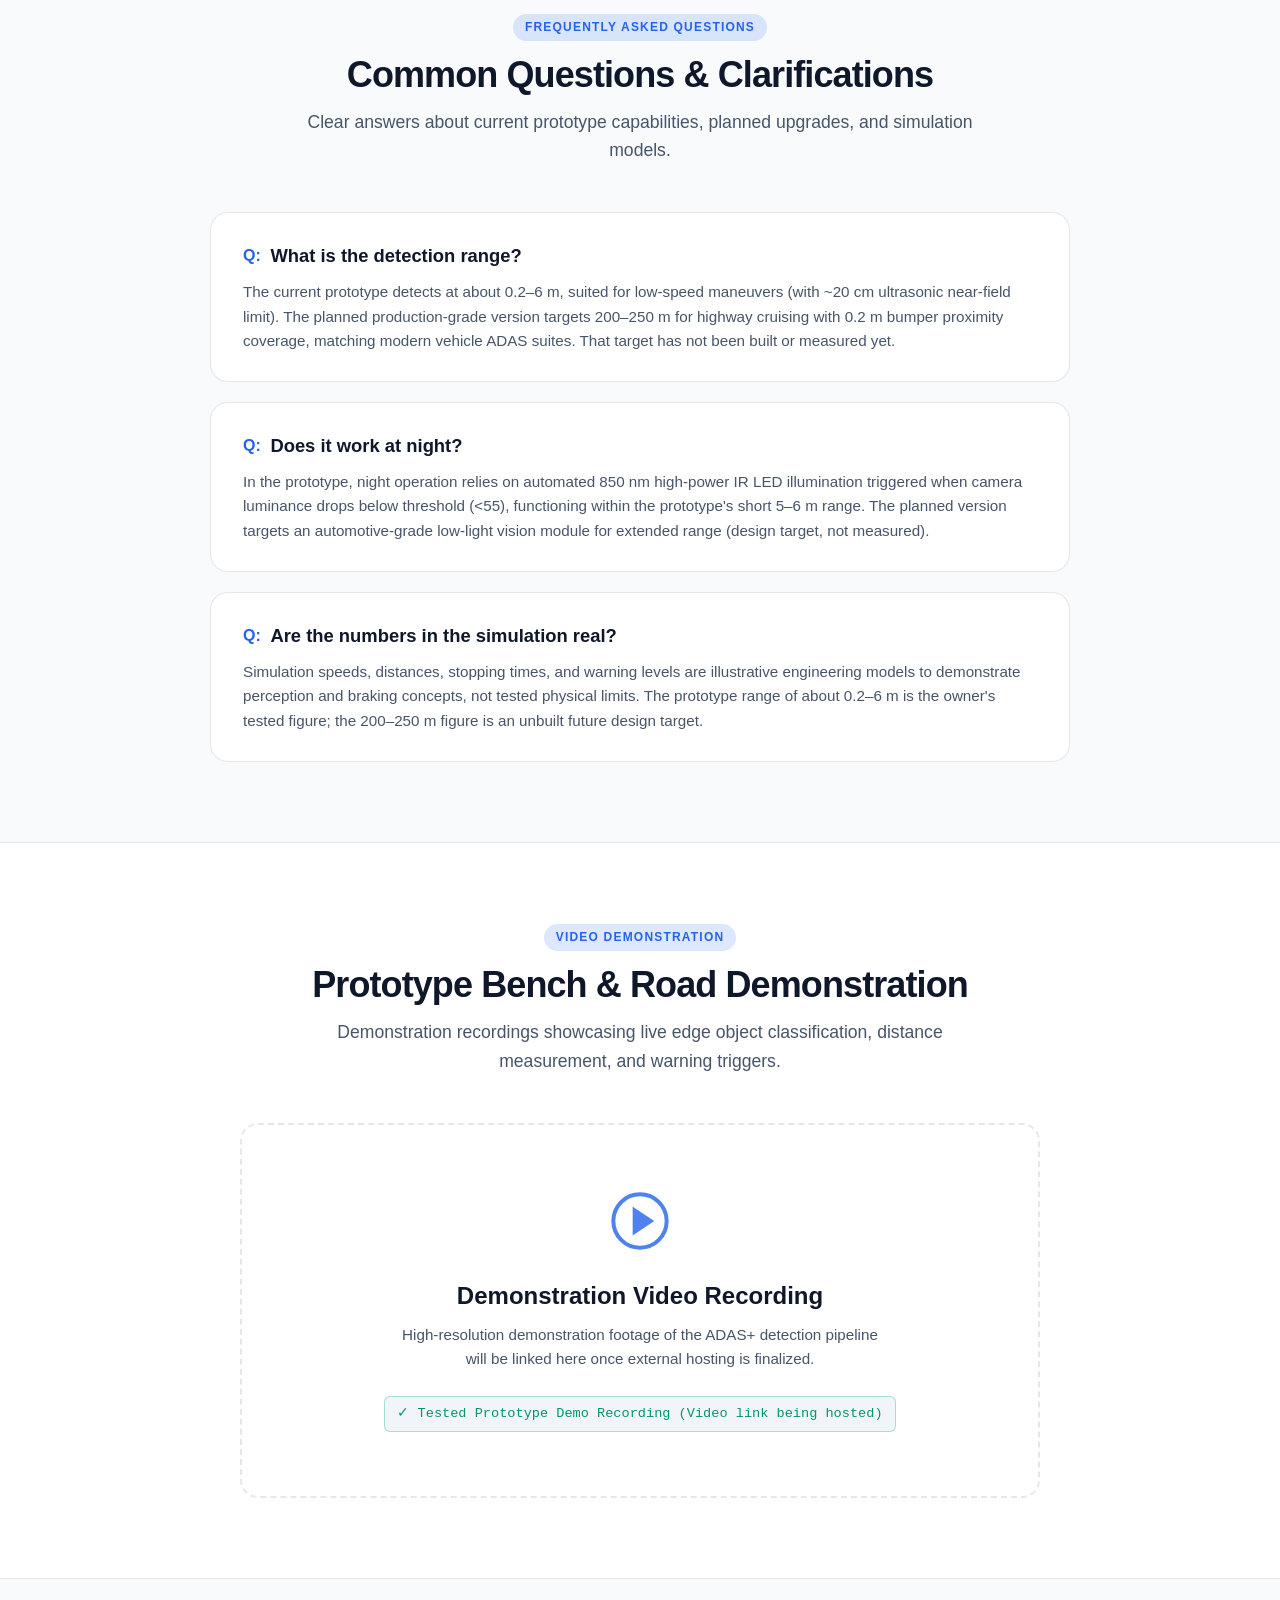
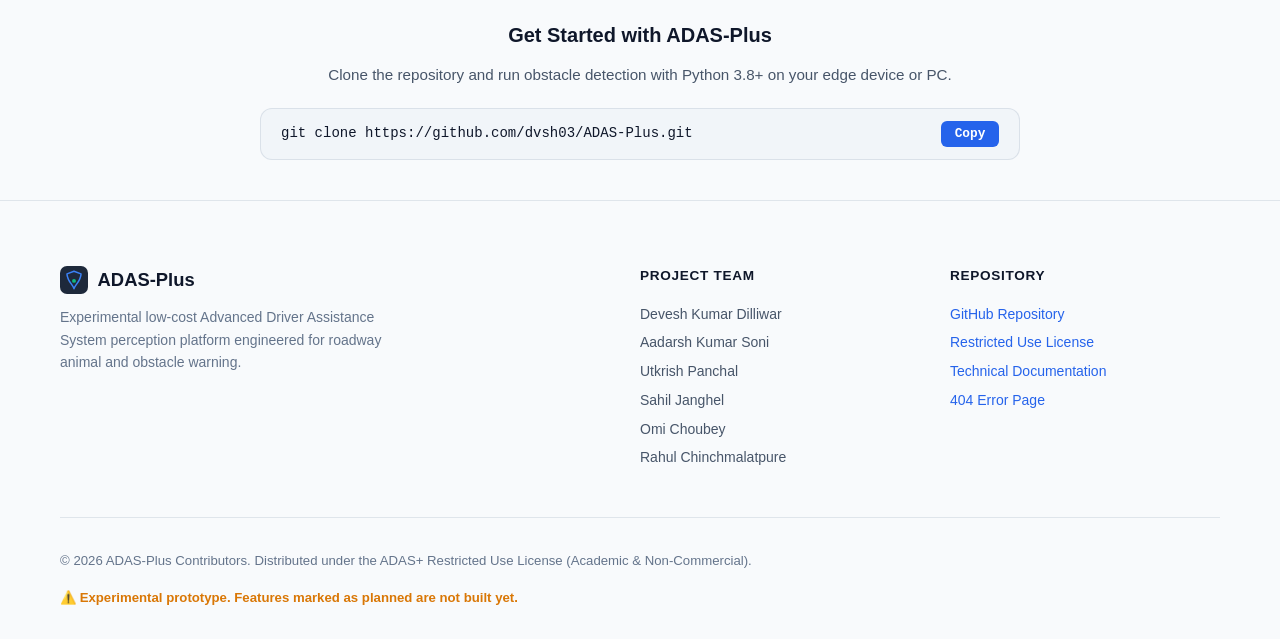
==== commit ef3b96fe: "feat(sim): automate adaptive cruising speeds, add web audio buzzer, and enhance mode ranges" ====
--- a/site/index.html
+++ b/site/index.html
@@ -145,21 +145,31 @@
         <div class="sim-controls-bar">
           <div class="mode-toggle-group" role="group" aria-label="Simulation Mode Selector">
             <button id="btnModePrototype" class="mode-btn mode-prototype active" aria-pressed="true">
-              <span aria-hidden="true">🔔</span>
-              <span>Prototype: Warns Driver</span>
+              <span class="mode-btn-icon" aria-hidden="true">🔔</span>
+              <span class="mode-btn-content">
+                <span class="mode-btn-title">Prototype (0.2–6 m)</span>
+                <span class="mode-btn-sub">Tested Short-Range • Warns Driver</span>
+              </span>
             </button>
             <button id="btnModePlanned" class="mode-btn mode-planned" aria-pressed="false">
-              <span aria-hidden="true">🛑</span>
-              <span>Planned: Auto-Brake (Concept)</span>
+              <span class="mode-btn-icon" aria-hidden="true">🛑</span>
+              <span class="mode-btn-content">
+                <span class="mode-btn-title">Planned (0.2–250 m)</span>
+                <span class="mode-btn-sub">Highway Radar Target • Auto-Braking</span>
+              </span>
             </button>
           </div>
 
-          <div class="sim-speed-control">
-            <label for="speedSlider" class="speed-label">Speed: <strong id="speedSliderVal">10 km/h</strong></label>
-            <input type="range" id="speedSlider" min="5" max="25" step="1" value="10" class="speed-slider" aria-label="Vehicle speed control">
+          <div class="sim-auto-speed-pill" aria-label="Automated cruising speed telemetry">
+            <span class="speed-pill-label">Adaptive Cruise:</span>
+            <strong id="autoSpeedVal" class="speed-pill-val">12 km/h</strong>
+            <span id="speedModeContext" class="speed-pill-tag">(Low-Speed Test)</span>
           </div>
 
           <div class="sim-toggles">
+            <button id="btnToggleSound" class="control-btn" aria-label="Toggle Warning Buzzer Sound">
+              <span id="soundIcon">🔊 Sound ON</span>
+            </button>
             <button id="btnToggleNight" class="control-btn" aria-label="Toggle Night Mode with Infrared Illumination">
               <span>🌙 Night + IR</span>
             </button>
@@ -749,6 +759,6 @@
 
   <!-- Scripts -->
   <script src="js/main.js"></script>
-  <script src="js/simulation.js?v=2.2"></script>
+  <script src="js/simulation.js?v=3.0"></script>
 </body>
 </html>
--- a/site/css/style.css
+++ b/site/css/style.css
@@ -509,18 +509,39 @@
   padding: 0.25rem;
   border-radius: var(--radius-md);
   border: 1px solid var(--border-color);
+  gap: 0.25rem;
 }
 
 .mode-btn {
   display: flex;
   align-items: center;
-  gap: 0.4rem;
-  padding: 0.45rem 0.9rem;
+  gap: 0.6rem;
+  padding: 0.45rem 0.95rem;
   border-radius: var(--radius-sm);
-  font-size: 0.85rem;
-  font-weight: 600;
   color: var(--text-secondary);
   transition: all var(--transition-fast);
+  text-align: left;
+}
+
+.mode-btn-icon {
+  font-size: 1.15rem;
+}
+
+.mode-btn-content {
+  display: flex;
+  flex-direction: column;
+}
+
+.mode-btn-title {
+  font-size: 0.85rem;
+  font-weight: 700;
+  line-height: 1.25;
+}
+
+.mode-btn-sub {
+  font-size: 0.675rem;
+  opacity: 0.75;
+  line-height: 1.2;
 }
 
 .mode-btn.active {
@@ -531,60 +552,52 @@
 
 .mode-btn.active.mode-prototype {
   color: var(--accent-emerald);
+  border-color: rgba(16, 185, 129, 0.4);
 }
 
 .mode-btn.active.mode-planned {
-  color: var(--accent-amber);
+  color: var(--accent-cyan);
+  border-color: rgba(6, 182, 212, 0.4);
 }
 
 .sim-toggles {
   display: flex;
   align-items: center;
-  gap: 0.75rem;
+  gap: 0.65rem;
   flex-wrap: wrap;
 }
 
-.sim-speed-control {
-  display: flex;
-  align-items: center;
-  gap: 0.6rem;
+.sim-auto-speed-pill {
+  display: flex;
+  align-items: center;
+  gap: 0.45rem;
   background: var(--bg-primary);
-  padding: 0.35rem 0.75rem;
+  padding: 0.45rem 0.85rem;
   border-radius: var(--radius-sm);
   border: 1px solid var(--border-color);
 }
 
-.speed-label {
-  font-size: 0.775rem;
+.speed-pill-label {
+  font-size: 0.725rem;
   font-weight: 700;
+  text-transform: uppercase;
+  letter-spacing: 0.05em;
+  color: var(--text-muted);
+  white-space: nowrap;
+}
+
+.speed-pill-val {
+  font-size: 0.95rem;
+  font-weight: 800;
+  color: var(--accent-cyan);
+  font-family: var(--font-mono);
+  white-space: nowrap;
+}
+
+.speed-pill-tag {
+  font-size: 0.7rem;
   color: var(--text-secondary);
   white-space: nowrap;
-}
-
-.speed-slider {
-  -webkit-appearance: none;
-  appearance: none;
-  width: 90px;
-  height: 6px;
-  background: var(--bg-tertiary);
-  border-radius: 3px;
-  outline: none;
-  cursor: pointer;
-}
-
-.speed-slider::-webkit-slider-thumb {
-  -webkit-appearance: none;
-  appearance: none;
-  width: 14px;
-  height: 14px;
-  border-radius: 50%;
-  background: var(--accent-blue);
-  cursor: pointer;
-  transition: transform 0.1s ease;
-}
-
-.speed-slider::-webkit-slider-thumb:hover {
-  transform: scale(1.2);
 }
 
 .control-btn {
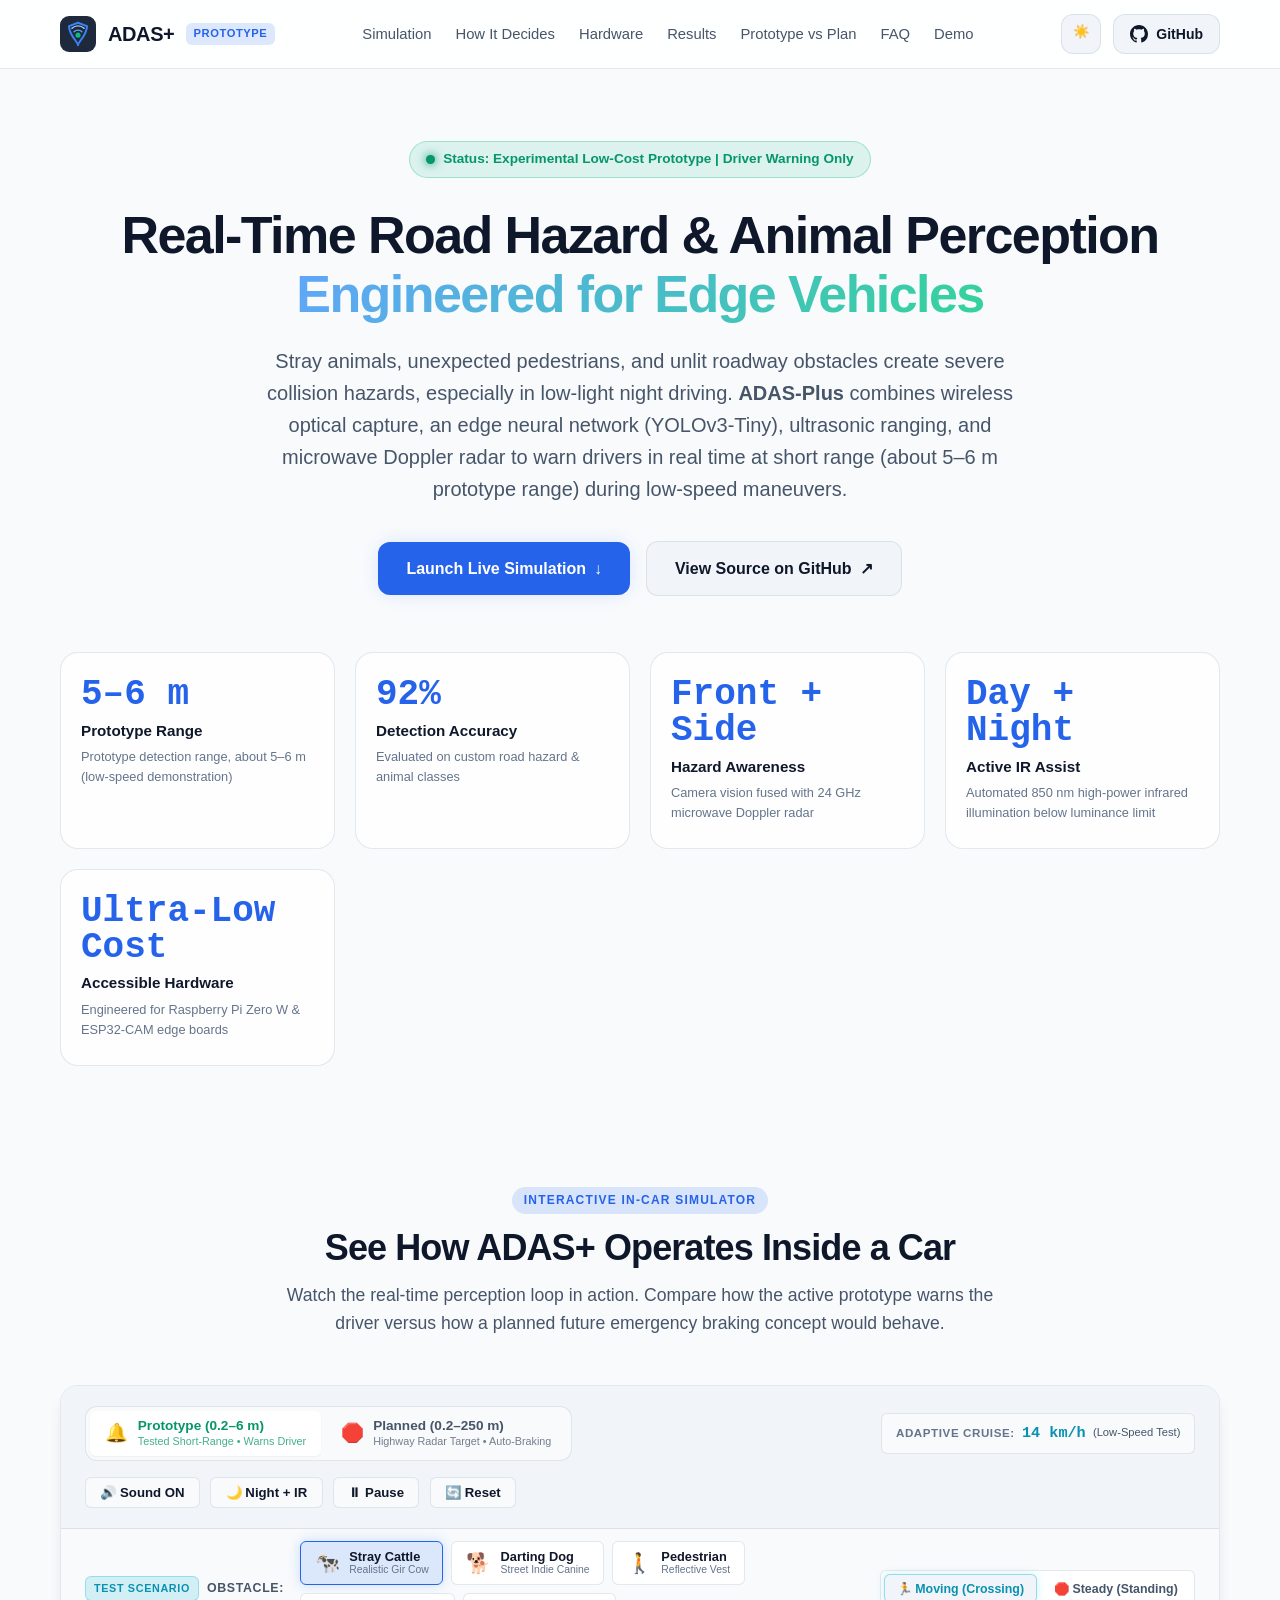
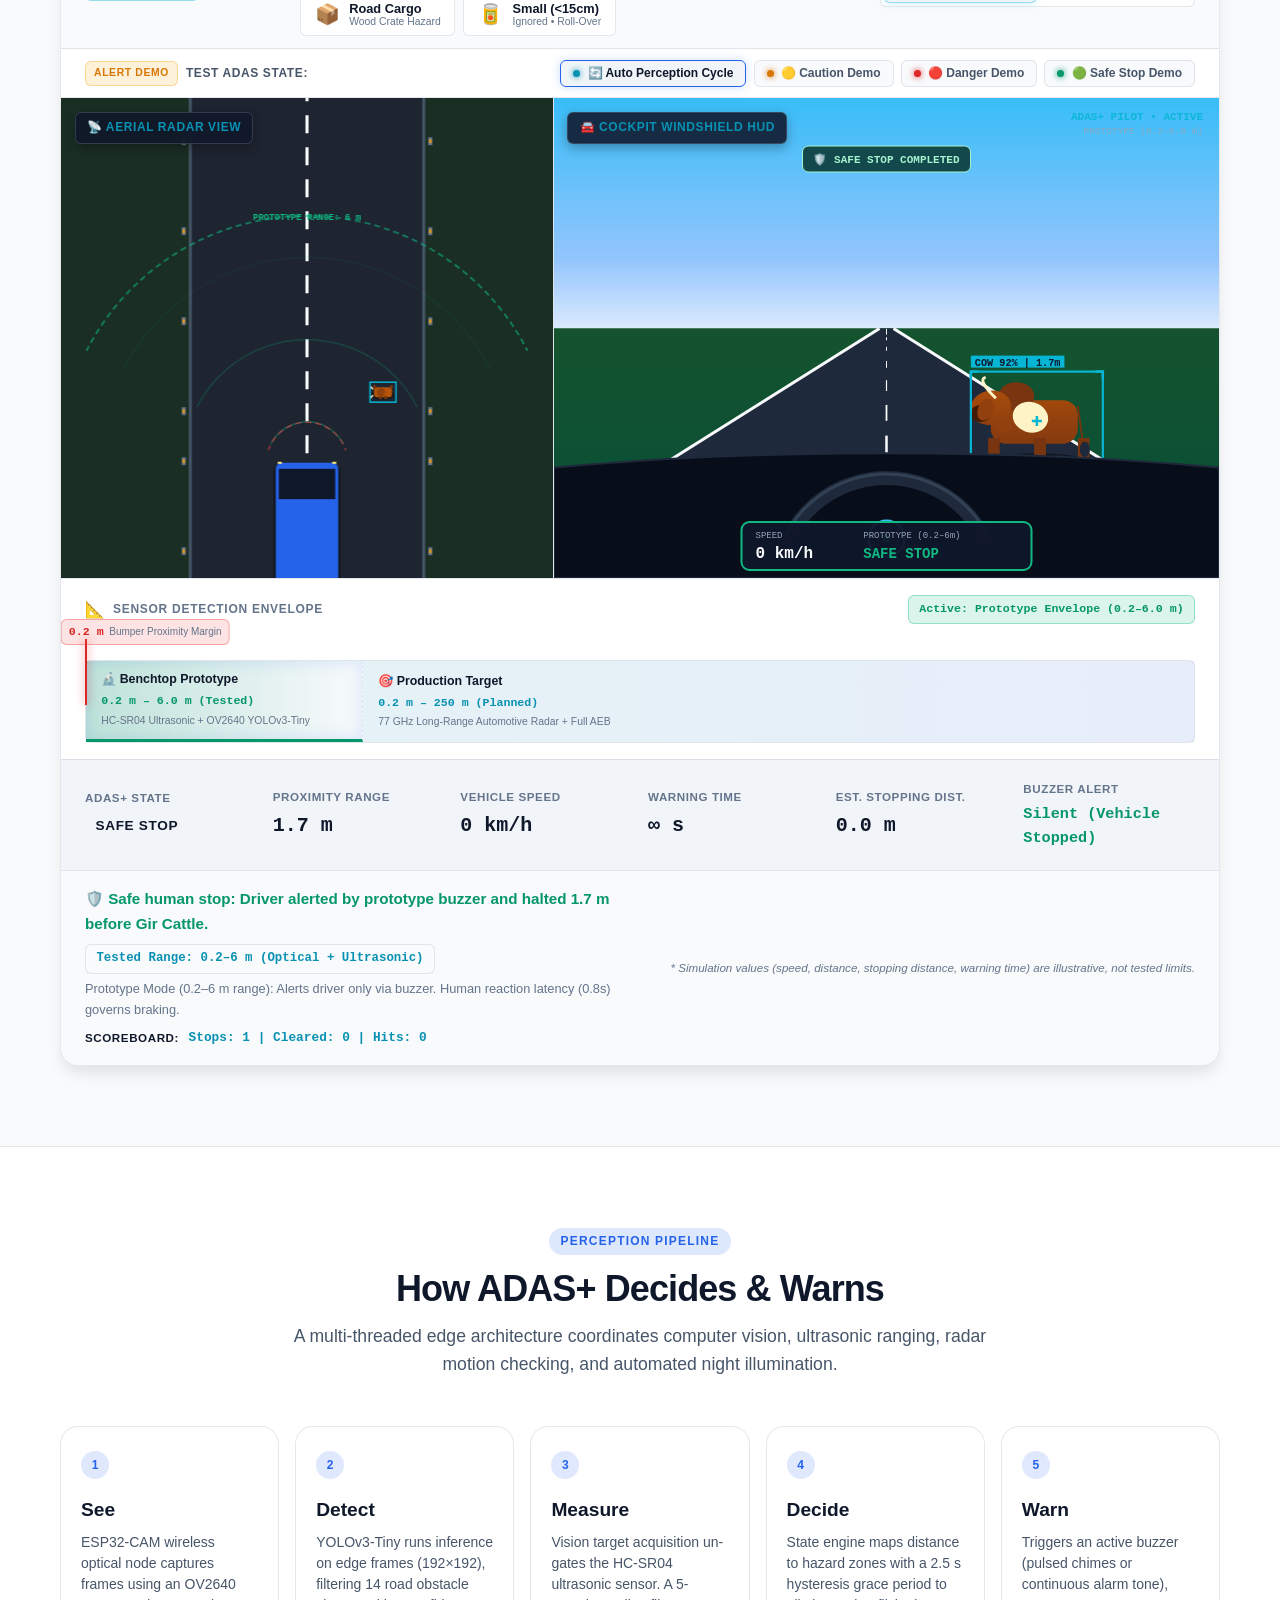
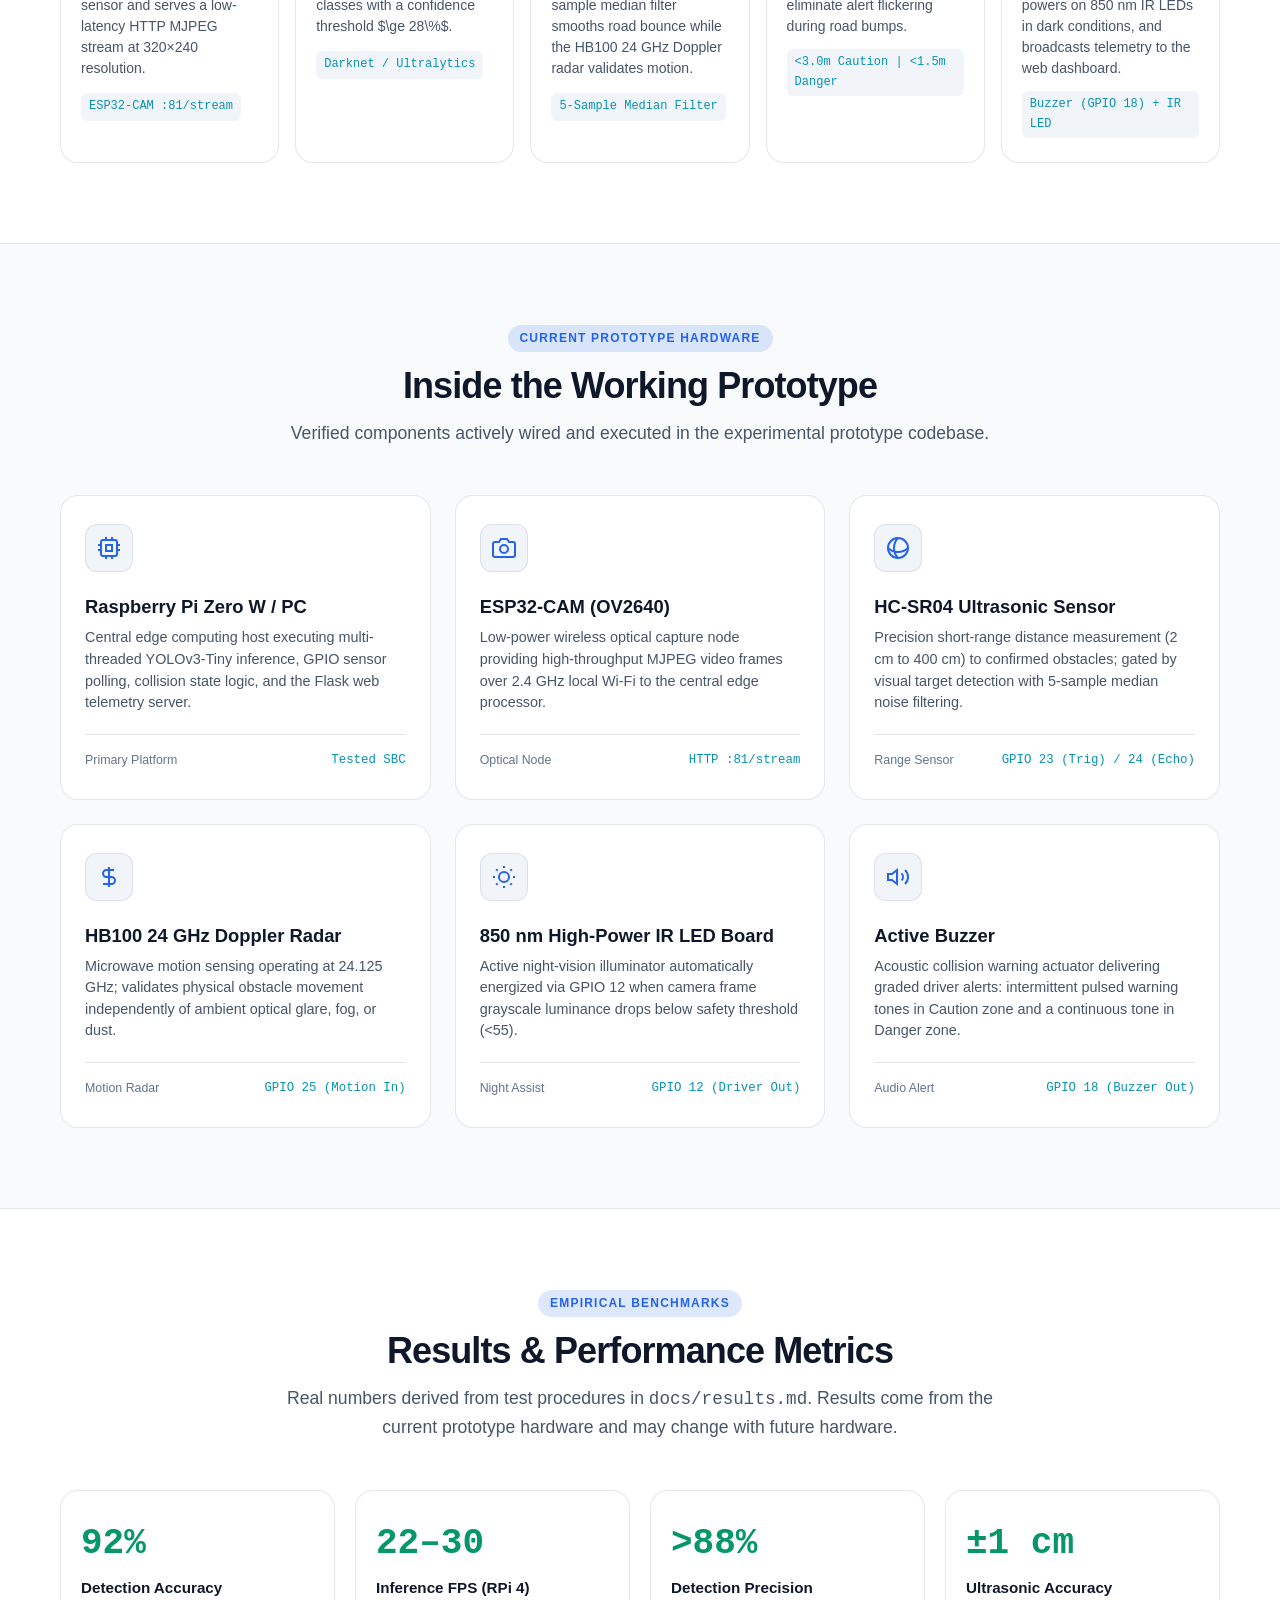
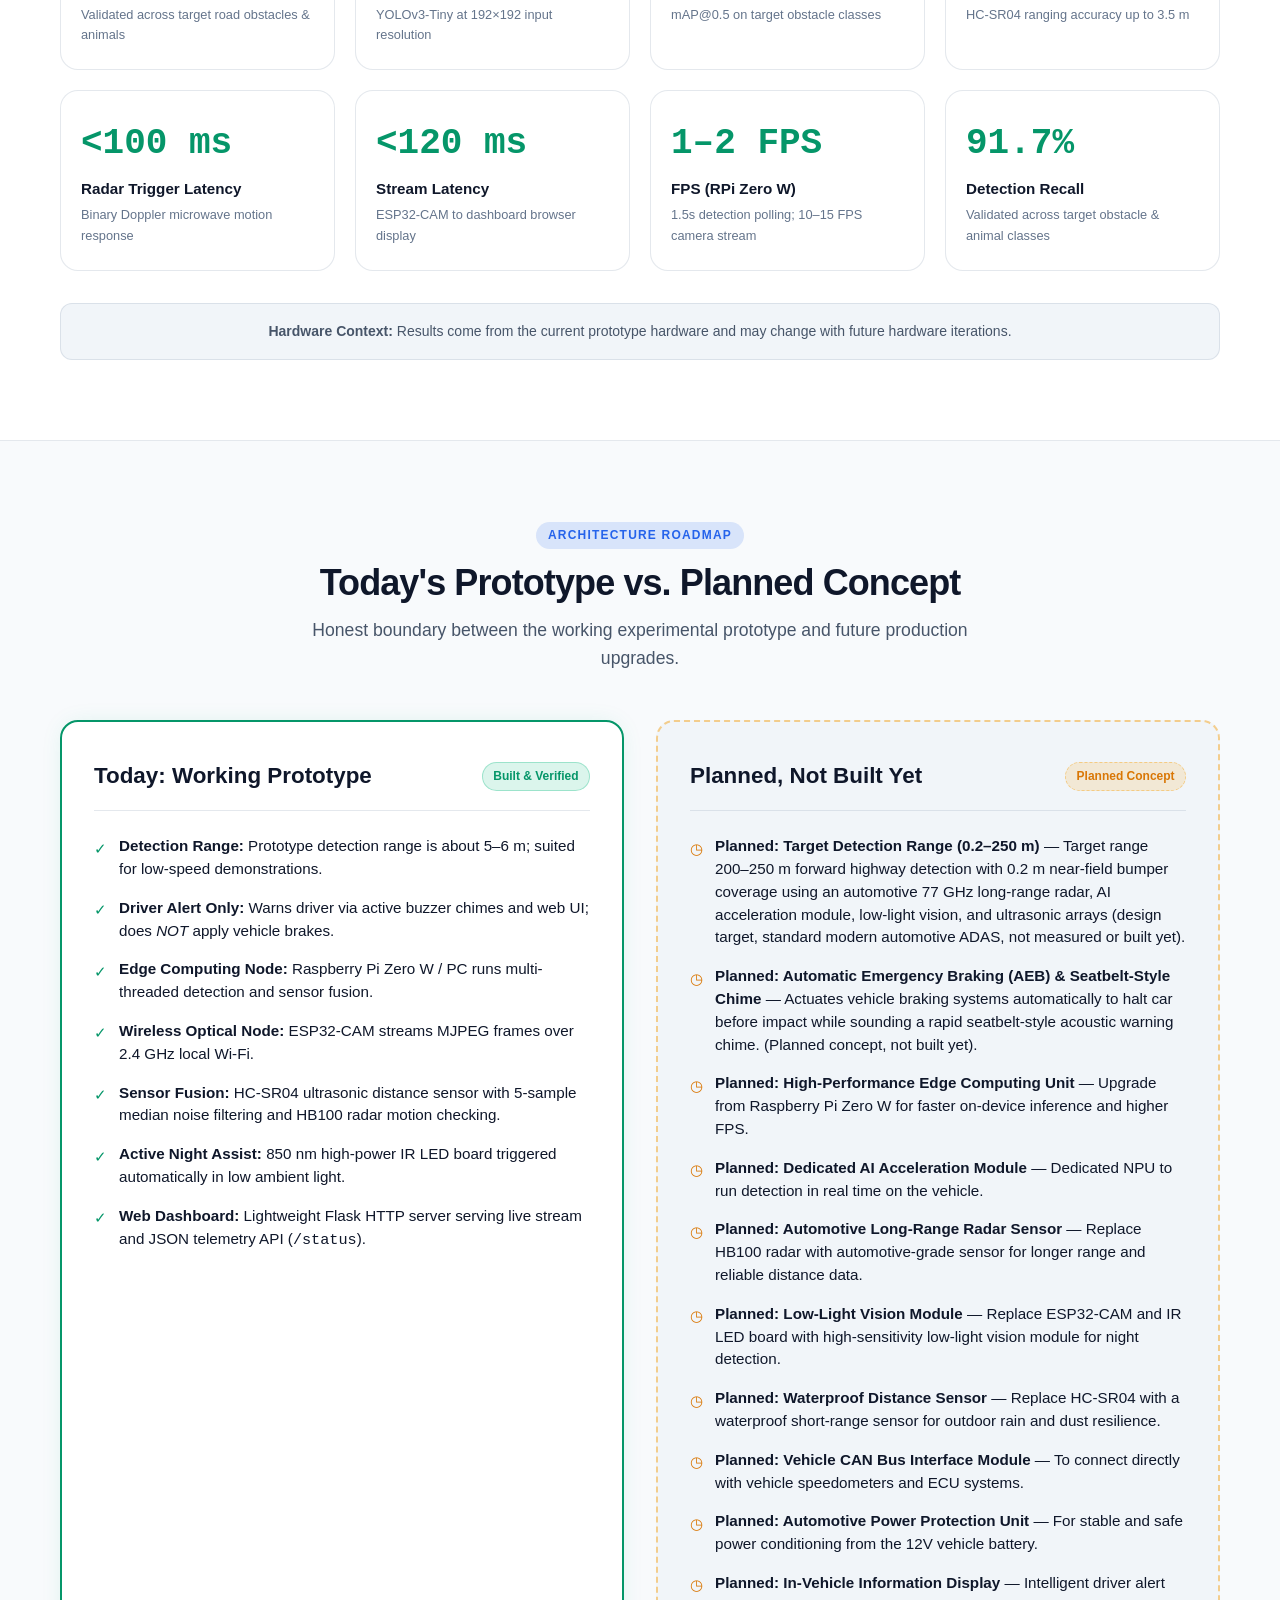
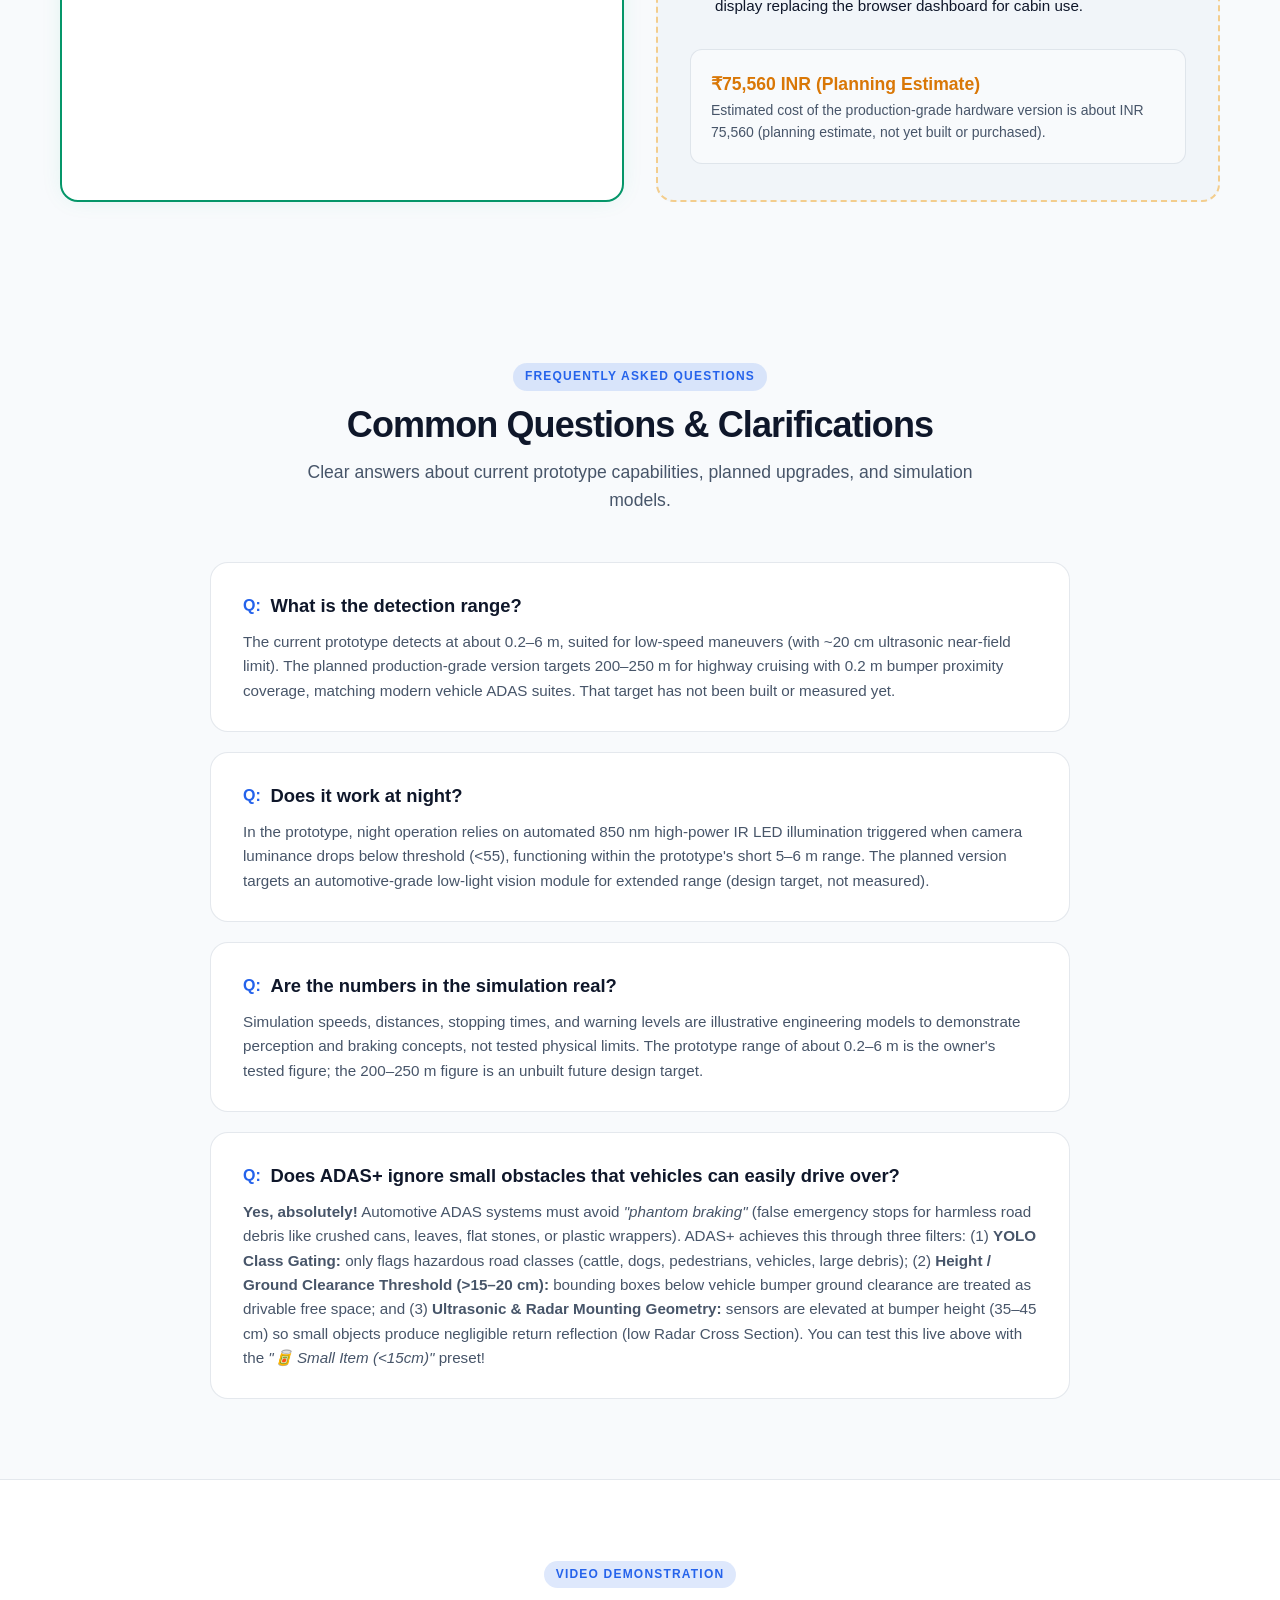
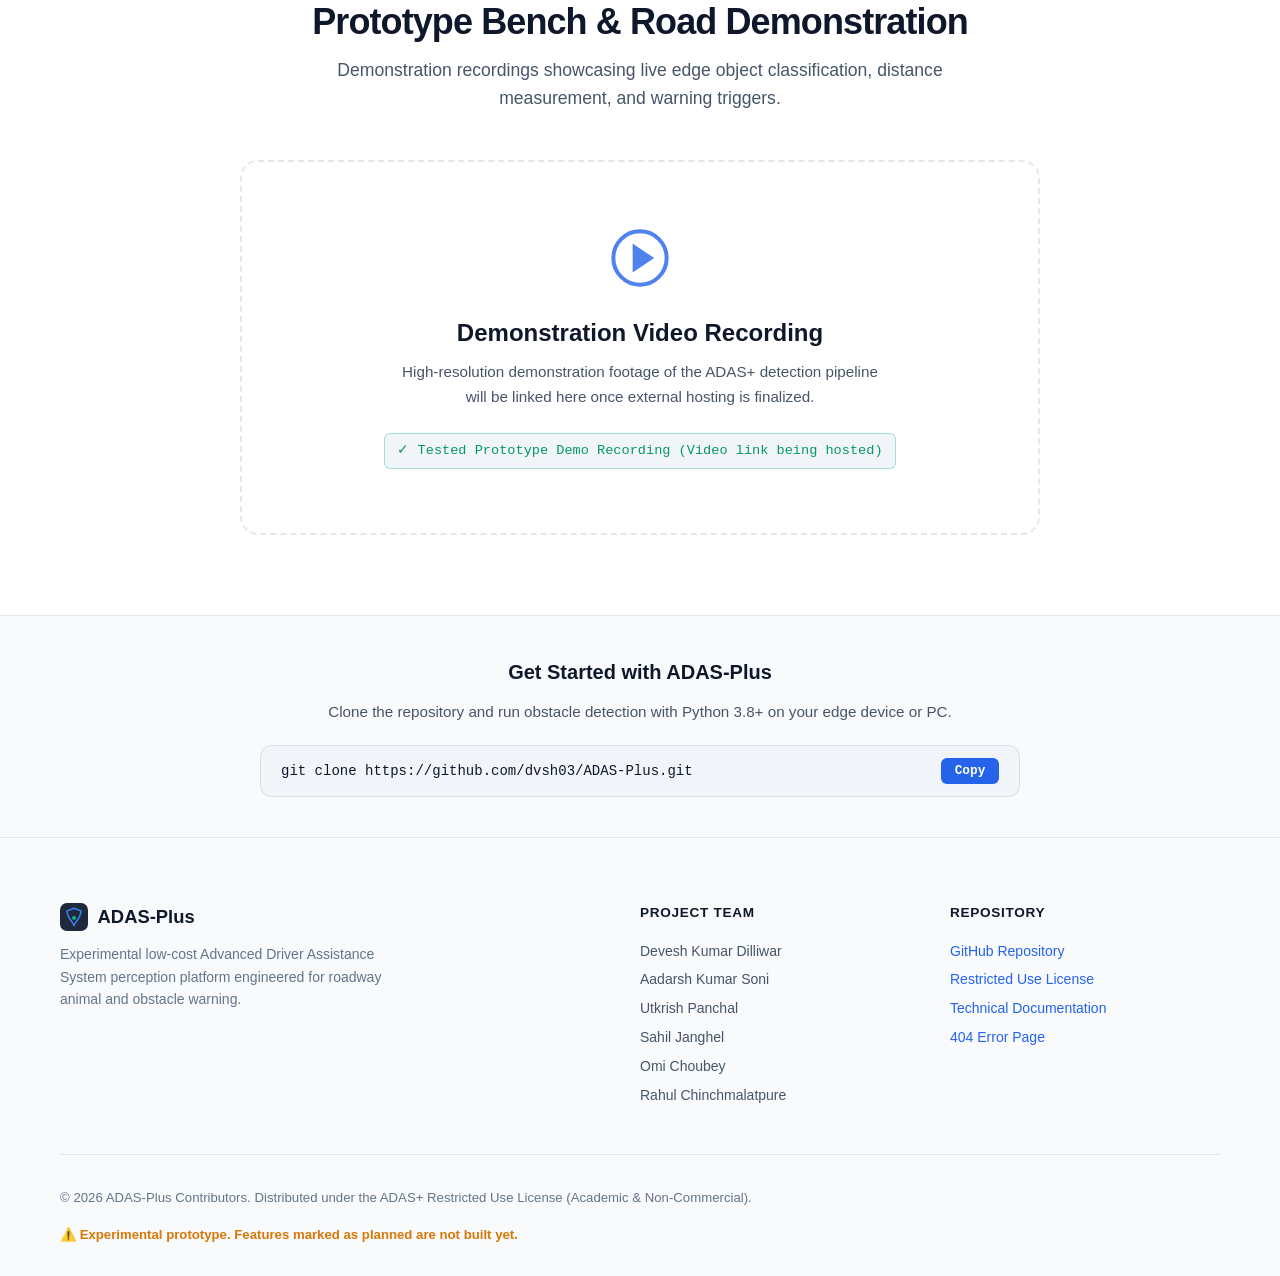
==== commit 5830b89f: "feat(sim): add realistic character anatomy, moving and steady modes, and alert state demos" ====
--- a/site/index.html
+++ b/site/index.html
@@ -182,13 +182,93 @@
           </div>
         </div>
 
+        <!-- Sim Hazard Scenario Selector & Motion Mode -->
+        <div class="sim-scenario-bar">
+          <div class="scenario-bar-label">
+            <span class="scenario-badge">TEST SCENARIO</span>
+            <span>Obstacle:</span>
+          </div>
+          <div class="scenario-btn-group" role="group" aria-label="Obstacle Scenario Presets">
+            <button id="scenarioCow" class="scenario-btn active" data-scenario="cow" aria-pressed="true">
+              <span class="scenario-icon">🐄</span>
+              <span class="scenario-meta">
+                <span class="scenario-title">Stray Cattle</span>
+                <span class="scenario-desc">Realistic Gir Cow</span>
+              </span>
+            </button>
+            <button id="scenarioDog" class="scenario-btn" data-scenario="dog" aria-pressed="false">
+              <span class="scenario-icon">🐕</span>
+              <span class="scenario-meta">
+                <span class="scenario-title">Darting Dog</span>
+                <span class="scenario-desc">Street Indie Canine</span>
+              </span>
+            </button>
+            <button id="scenarioPedestrian" class="scenario-btn" data-scenario="pedestrian" aria-pressed="false">
+              <span class="scenario-icon">🚶</span>
+              <span class="scenario-meta">
+                <span class="scenario-title">Pedestrian</span>
+                <span class="scenario-desc">Reflective Vest</span>
+              </span>
+            </button>
+            <button id="scenarioDebris" class="scenario-btn" data-scenario="debris" aria-pressed="false">
+              <span class="scenario-icon">📦</span>
+              <span class="scenario-meta">
+                <span class="scenario-title">Road Cargo</span>
+                <span class="scenario-desc">Wood Crate Hazard</span>
+              </span>
+            </button>
+            <button id="scenarioSmall" class="scenario-btn" data-scenario="small" aria-pressed="false">
+              <span class="scenario-icon">🥫</span>
+              <span class="scenario-meta">
+                <span class="scenario-title">Small (&lt;15cm)</span>
+                <span class="scenario-desc">Ignored • Roll-Over</span>
+              </span>
+            </button>
+          </div>
+
+          <!-- Motion Mode Toggle (Moving vs Steady) -->
+          <div class="motion-toggle-group" role="group" aria-label="Animal Motion Mode">
+            <button id="btnMotionMoving" class="motion-btn active" aria-pressed="true" title="Animal crosses the road from shoulder into lane">
+              <span>🏃 Moving (Crossing)</span>
+            </button>
+            <button id="btnMotionSteady" class="motion-btn" aria-pressed="false" title="Animal stands stationary in center lane">
+              <span>🛑 Steady (Standing)</span>
+            </button>
+          </div>
+        </div>
+
+        <!-- Alert State Demo Bar (Caution, Danger, Safe Stop) -->
+        <div class="sim-state-demo-bar">
+          <div class="state-demo-label">
+            <span class="state-demo-badge">ALERT DEMO</span>
+            <span>Test ADAS State:</span>
+          </div>
+          <div class="state-demo-btn-group" role="group" aria-label="Alert State Demo Selectors">
+            <button id="btnDemoAuto" class="state-demo-btn active" data-state="auto">
+              <span class="state-dot dot-cyan"></span>
+              <span>🔄 Auto Perception Cycle</span>
+            </button>
+            <button id="btnDemoCaution" class="state-demo-btn btn-caution" data-state="caution">
+              <span class="state-dot dot-caution"></span>
+              <span>🟡 Caution Demo</span>
+            </button>
+            <button id="btnDemoDanger" class="state-demo-btn btn-danger" data-state="danger">
+              <span class="state-dot dot-danger"></span>
+              <span>🔴 Danger Demo</span>
+            </button>
+            <button id="btnDemoSafeStop" class="state-demo-btn btn-safestop" data-state="safestop">
+              <span class="state-dot dot-safestop"></span>
+              <span>🟢 Safe Stop Demo</span>
+            </button>
+          </div>
+        </div>
+
         <!-- Sim Dual Viewport Grid -->
         <div class="sim-arena-grid">
           <!-- Pane 1: Top-Down Aerial View -->
           <div class="sim-pane">
             <div class="pane-header">
-              <span class="pane-badge">Top View</span>
-              <span>Roadway &amp; Sensor Coverage</span>
+              <span class="pane-badge">📡 Aerial Radar View</span>
             </div>
             <canvas id="topViewCanvas" class="sim-canvas" width="400" height="480" aria-label="Bird's-eye top view of vehicle driving down road with crossing animals"></canvas>
           </div>
@@ -196,11 +276,53 @@
           <!-- Pane 2: Driver Windshield Perspective View -->
           <div class="sim-pane">
             <div class="pane-header">
-              <span class="pane-badge">Driver's View</span>
-              <span>Windshield Perspective &amp; Cluster</span>
+              <span class="pane-badge">🚘 Cockpit Windshield HUD</span>
             </div>
             <div id="windshieldFlash" class="windshield-flash-overlay" aria-hidden="true"></div>
             <canvas id="driverViewCanvas" class="sim-canvas" width="600" height="480" aria-label="Driver windshield perspective view with detected obstacle bounding box and vehicle dashboard speedometer"></canvas>
+          </div>
+        </div>
+
+        <!-- Interactive Sensor Envelope Ruler -->
+        <div class="sim-envelope-ruler" aria-label="Interactive Sensor Envelope Comparison Ruler">
+          <div class="ruler-header">
+            <div class="ruler-title-group">
+              <span class="ruler-icon">📐</span>
+              <span class="ruler-heading">SENSOR DETECTION ENVELOPE</span>
+            </div>
+            <div id="rulerActiveBadge" class="ruler-status-badge badge-proto">
+              Active: Prototype Envelope (0.2–6.0 m)
+            </div>
+          </div>
+          <div class="ruler-track-wrap">
+            <div class="ruler-track">
+              <!-- Bumper Limit 0.2m Pin -->
+              <div class="ruler-pin pin-bumper">
+                <div class="pin-marker"></div>
+                <div class="pin-callout">
+                  <span class="pin-dist">0.2 m</span>
+                  <span class="pin-tag">Bumper Proximity Margin</span>
+                </div>
+              </div>
+              <!-- Prototype Zone (0.2m - 6.0m) -->
+              <div id="rulerZoneProto" class="ruler-zone zone-proto active" style="width: 25%;">
+                <div class="zone-glow"></div>
+                <div class="zone-content">
+                  <span class="zone-name">🔬 Benchtop Prototype</span>
+                  <span class="zone-range">0.2 m – 6.0 m (Tested)</span>
+                  <span class="zone-tech">HC-SR04 Ultrasonic + OV2640 YOLOv3-Tiny</span>
+                </div>
+              </div>
+              <!-- Production Target Zone (0.2m - 250m) -->
+              <div id="rulerZonePlanned" class="ruler-zone zone-planned" style="width: 75%;">
+                <div class="zone-glow"></div>
+                <div class="zone-content">
+                  <span class="zone-name">🎯 Production Target</span>
+                  <span class="zone-range">0.2 m – 250 m (Planned)</span>
+                  <span class="zone-tech">77 GHz Long-Range Automotive Radar + Full AEB</span>
+                </div>
+              </div>
+            </div>
           </div>
         </div>
 
@@ -656,6 +778,13 @@
           <h3 class="faq-q"><span class="faq-q-icon" aria-hidden="true">Q:</span> Are the numbers in the simulation real?</h3>
           <p class="faq-a">
             Simulation speeds, distances, stopping times, and warning levels are illustrative engineering models to demonstrate perception and braking concepts, not tested physical limits. The prototype range of about 0.2–6 m is the owner's tested figure; the 200–250 m figure is an unbuilt future design target.
+          </p>
+        </div>
+
+        <div class="faq-card">
+          <h3 class="faq-q"><span class="faq-q-icon" aria-hidden="true">Q:</span> Does ADAS+ ignore small obstacles that vehicles can easily drive over?</h3>
+          <p class="faq-a">
+            <strong>Yes, absolutely!</strong> Automotive ADAS systems must avoid <em>"phantom braking"</em> (false emergency stops for harmless road debris like crushed cans, leaves, flat stones, or plastic wrappers). ADAS+ achieves this through three filters: (1) <strong>YOLO Class Gating:</strong> only flags hazardous road classes (cattle, dogs, pedestrians, vehicles, large debris); (2) <strong>Height / Ground Clearance Threshold (&gt;15–20 cm):</strong> bounding boxes below vehicle bumper ground clearance are treated as drivable free space; and (3) <strong>Ultrasonic &amp; Radar Mounting Geometry:</strong> sensors are elevated at bumper height (35–45 cm) so small objects produce negligible return reflection (low Radar Cross Section). You can test this live above with the <em>"🥫 Small Item (&lt;15cm)"</em> preset!
           </p>
         </div>
       </div>
@@ -759,6 +888,6 @@
 
   <!-- Scripts -->
   <script src="js/main.js"></script>
-  <script src="js/simulation.js?v=3.0"></script>
+  <script src="js/simulation.js?v=5.0"></script>
 </body>
 </html>
--- a/site/css/style.css
+++ b/site/css/style.css
@@ -624,6 +624,237 @@
   border-color: var(--accent-blue);
 }
 
+/* Sim Hazard Scenario Bar */
+.sim-scenario-bar {
+  display: flex;
+  align-items: center;
+  gap: 1rem;
+  padding: 0.75rem 1.5rem;
+  background: var(--bg-primary);
+  border-bottom: 1px solid var(--border-color);
+  flex-wrap: wrap;
+}
+
+.scenario-bar-label {
+  display: flex;
+  align-items: center;
+  gap: 0.5rem;
+  font-size: 0.775rem;
+  font-weight: 700;
+  color: var(--text-secondary);
+  text-transform: uppercase;
+  letter-spacing: 0.05em;
+  white-space: nowrap;
+}
+
+.scenario-badge {
+  background: rgba(6, 182, 212, 0.15);
+  color: var(--accent-cyan);
+  border: 1px solid rgba(6, 182, 212, 0.3);
+  padding: 0.2rem 0.5rem;
+  border-radius: var(--radius-sm);
+  font-size: 0.675rem;
+  font-weight: 800;
+  letter-spacing: 0.06em;
+}
+
+.scenario-btn-group {
+  display: flex;
+  align-items: center;
+  gap: 0.5rem;
+  flex-wrap: wrap;
+  flex: 1;
+}
+
+.scenario-btn {
+  display: inline-flex;
+  align-items: center;
+  gap: 0.6rem;
+  padding: 0.45rem 0.85rem;
+  background: var(--bg-secondary);
+  border: 1px solid var(--border-color);
+  border-radius: var(--radius-sm);
+  color: var(--text-secondary);
+  cursor: pointer;
+  transition: all var(--transition-fast);
+  text-align: left;
+}
+
+.scenario-btn:hover {
+  background: var(--bg-tertiary);
+  color: var(--text-primary);
+  border-color: var(--border-highlight);
+  transform: translateY(-1px);
+}
+
+.scenario-btn.active {
+  background: rgba(59, 130, 246, 0.15);
+  border-color: var(--accent-blue);
+  color: var(--text-primary);
+  box-shadow: 0 0 12px rgba(59, 130, 246, 0.25);
+}
+
+.scenario-icon {
+  font-size: 1.25rem;
+  line-height: 1;
+}
+
+.scenario-meta {
+  display: flex;
+  flex-direction: column;
+}
+
+.scenario-title {
+  font-size: 0.8rem;
+  font-weight: 700;
+  color: var(--text-primary);
+  line-height: 1.2;
+}
+
+.scenario-desc {
+  font-size: 0.65rem;
+  color: var(--text-muted);
+  line-height: 1.15;
+}
+
+/* Motion Toggle Group (Moving vs Steady) */
+.motion-toggle-group {
+  display: flex;
+  background: var(--bg-secondary);
+  padding: 0.2rem;
+  border-radius: var(--radius-sm);
+  border: 1px solid var(--border-color);
+  gap: 0.25rem;
+}
+
+.motion-btn {
+  display: inline-flex;
+  align-items: center;
+  gap: 0.35rem;
+  padding: 0.4rem 0.75rem;
+  border-radius: var(--radius-sm);
+  font-size: 0.775rem;
+  font-weight: 700;
+  color: var(--text-secondary);
+  background: transparent;
+  border: 1px solid transparent;
+  cursor: pointer;
+  transition: all var(--transition-fast);
+  white-space: nowrap;
+}
+
+.motion-btn:hover {
+  color: var(--text-primary);
+}
+
+.motion-btn.active {
+  background: var(--bg-tertiary);
+  color: var(--accent-cyan);
+  border-color: rgba(6, 182, 212, 0.4);
+  box-shadow: 0 0 8px rgba(6, 182, 212, 0.2);
+}
+
+/* Alert State Demo Bar (Caution, Danger, Safe Stop) */
+.sim-state-demo-bar {
+  display: flex;
+  align-items: center;
+  justify-content: space-between;
+  gap: 1rem;
+  padding: 0.65rem 1.5rem;
+  background: var(--bg-secondary);
+  border-bottom: 1px solid var(--border-color);
+  flex-wrap: wrap;
+}
+
+.state-demo-label {
+  display: flex;
+  align-items: center;
+  gap: 0.5rem;
+  font-size: 0.75rem;
+  font-weight: 700;
+  color: var(--text-secondary);
+  text-transform: uppercase;
+  letter-spacing: 0.05em;
+  white-space: nowrap;
+}
+
+.state-demo-badge {
+  background: rgba(245, 158, 11, 0.15);
+  color: var(--accent-amber);
+  border: 1px solid rgba(245, 158, 11, 0.35);
+  padding: 0.2rem 0.5rem;
+  border-radius: var(--radius-sm);
+  font-size: 0.65rem;
+  font-weight: 800;
+  letter-spacing: 0.06em;
+}
+
+.state-demo-btn-group {
+  display: flex;
+  align-items: center;
+  gap: 0.45rem;
+  flex-wrap: wrap;
+}
+
+.state-demo-btn {
+  display: inline-flex;
+  align-items: center;
+  gap: 0.45rem;
+  padding: 0.35rem 0.75rem;
+  background: var(--bg-primary);
+  border: 1px solid var(--border-color);
+  border-radius: var(--radius-sm);
+  font-size: 0.75rem;
+  font-weight: 700;
+  color: var(--text-secondary);
+  cursor: pointer;
+  transition: all var(--transition-fast);
+  white-space: nowrap;
+}
+
+.state-demo-btn:hover {
+  background: var(--bg-tertiary);
+  color: var(--text-primary);
+  border-color: var(--border-highlight);
+}
+
+.state-dot {
+  width: 7px;
+  height: 7px;
+  border-radius: 50%;
+  display: inline-block;
+}
+
+.dot-cyan { background: var(--accent-cyan); box-shadow: 0 0 6px var(--accent-cyan); }
+.dot-caution { background: var(--accent-amber); box-shadow: 0 0 6px var(--accent-amber); }
+.dot-danger { background: var(--accent-rose); box-shadow: 0 0 6px var(--accent-rose); }
+.dot-safestop { background: var(--accent-emerald); box-shadow: 0 0 6px var(--accent-emerald); }
+
+.state-demo-btn.active {
+  background: var(--bg-tertiary);
+  color: var(--text-primary);
+  border-color: var(--accent-blue);
+  box-shadow: 0 0 10px rgba(59, 130, 246, 0.25);
+}
+
+.state-demo-btn.btn-caution.active {
+  color: var(--accent-amber);
+  border-color: var(--accent-amber);
+  box-shadow: 0 0 10px rgba(245, 158, 11, 0.3);
+}
+
+.state-demo-btn.btn-danger.active {
+  color: var(--accent-rose);
+  border-color: var(--accent-rose);
+  box-shadow: 0 0 10px rgba(239, 68, 68, 0.3);
+}
+
+.state-demo-btn.btn-safestop.active {
+  color: var(--accent-emerald);
+  border-color: var(--accent-emerald);
+  box-shadow: 0 0 10px rgba(16, 185, 129, 0.3);
+}
+
 /* Sim Arena Grid (Dual Viewport) */
 .sim-arena-grid {
   display: grid;
@@ -646,21 +877,23 @@
 
 .pane-header {
   position: absolute;
-  top: 1rem;
-  left: 1rem;
+  top: 0.85rem;
+  left: 0.85rem;
   z-index: 10;
   display: flex;
   align-items: center;
   gap: 0.5rem;
-  background: rgba(15, 23, 42, 0.85);
+  background: rgba(15, 23, 42, 0.88);
   backdrop-filter: blur(8px);
-  padding: 0.35rem 0.75rem;
-  border-radius: var(--radius-sm);
-  border: 1px solid var(--border-color);
+  padding: 0.35rem 0.7rem;
+  border-radius: var(--radius-sm);
+  border: 1px solid rgba(148, 163, 184, 0.25);
   font-size: 0.75rem;
   font-weight: 700;
   letter-spacing: 0.05em;
   text-transform: uppercase;
+  color: #f8fafc;
+  box-shadow: 0 4px 12px rgba(0, 0, 0, 0.3);
 }
 
 .pane-badge {
@@ -692,6 +925,202 @@
 @keyframes flash-border {
   from { box-shadow: inset 0 0 30px 5px rgba(239, 68, 68, 0.5); }
   to { box-shadow: inset 0 0 80px 15px rgba(239, 68, 68, 0.85); }
+}
+
+/* Interactive Sensor Envelope Range Ruler */
+.sim-envelope-ruler {
+  background: var(--bg-secondary);
+  border-top: 1px solid var(--border-color);
+  padding: 1rem 1.5rem;
+  display: flex;
+  flex-direction: column;
+  gap: 0.75rem;
+}
+
+.ruler-header {
+  display: flex;
+  align-items: center;
+  justify-content: space-between;
+  flex-wrap: wrap;
+  gap: 0.5rem;
+}
+
+.ruler-title-group {
+  display: flex;
+  align-items: center;
+  gap: 0.5rem;
+}
+
+.ruler-icon {
+  font-size: 1rem;
+}
+
+.ruler-heading {
+  font-size: 0.75rem;
+  font-weight: 800;
+  letter-spacing: 0.06em;
+  text-transform: uppercase;
+  color: var(--text-muted);
+}
+
+.ruler-status-badge {
+  font-size: 0.725rem;
+  font-weight: 700;
+  padding: 0.25rem 0.65rem;
+  border-radius: var(--radius-sm);
+  font-family: var(--font-mono);
+  transition: all var(--transition-fast);
+}
+
+.ruler-status-badge.badge-proto {
+  background: rgba(16, 185, 129, 0.15);
+  color: var(--accent-emerald);
+  border: 1px solid rgba(16, 185, 129, 0.35);
+}
+
+.ruler-status-badge.badge-planned {
+  background: rgba(6, 182, 212, 0.15);
+  color: var(--accent-cyan);
+  border: 1px solid rgba(6, 182, 212, 0.35);
+}
+
+.ruler-track-wrap {
+  position: relative;
+  width: 100%;
+  padding-top: 1.5rem; /* space for pin marker callout */
+}
+
+.ruler-track {
+  position: relative;
+  display: flex;
+  width: 100%;
+  min-height: 52px;
+  background: var(--bg-primary);
+  border-radius: var(--radius-sm);
+  border: 1px solid var(--border-color);
+  overflow: visible;
+}
+
+.ruler-pin {
+  position: absolute;
+  top: -1.35rem;
+  left: 0;
+  transform: translateX(-50%);
+  z-index: 5;
+  display: flex;
+  flex-direction: column;
+  align-items: center;
+  pointer-events: none;
+}
+
+.pin-marker {
+  width: 2px;
+  height: 66px;
+  background: var(--accent-rose);
+  box-shadow: 0 0 8px rgba(239, 68, 68, 0.85);
+}
+
+.pin-callout {
+  position: absolute;
+  top: -1.25rem;
+  left: 50%;
+  transform: translateX(-15%);
+  background: rgba(239, 68, 68, 0.15);
+  border: 1px solid rgba(239, 68, 68, 0.4);
+  padding: 0.15rem 0.45rem;
+  border-radius: var(--radius-sm);
+  display: flex;
+  align-items: center;
+  gap: 0.35rem;
+  white-space: nowrap;
+}
+
+.pin-dist {
+  font-family: var(--font-mono);
+  font-size: 0.725rem;
+  font-weight: 800;
+  color: var(--accent-rose);
+}
+
+.pin-tag {
+  font-size: 0.625rem;
+  color: var(--text-muted);
+}
+
+.ruler-zone {
+  position: relative;
+  display: flex;
+  align-items: center;
+  padding: 0.6rem 0.95rem;
+  cursor: pointer;
+  transition: all var(--transition-normal);
+  border-right: 1px dashed var(--border-color);
+  overflow: hidden;
+}
+
+.ruler-zone:last-child {
+  border-right: none;
+}
+
+.zone-glow {
+  position: absolute;
+  inset: 0;
+  opacity: 0.08;
+  transition: opacity var(--transition-normal);
+}
+
+.zone-proto .zone-glow {
+  background: linear-gradient(90deg, var(--accent-emerald), transparent);
+}
+
+.zone-planned .zone-glow {
+  background: linear-gradient(90deg, var(--accent-cyan), var(--accent-blue));
+}
+
+.ruler-zone.active .zone-glow {
+  opacity: 0.24;
+}
+
+.ruler-zone.active {
+  box-shadow: inset 0 0 16px rgba(59, 130, 246, 0.18);
+}
+
+.ruler-zone.zone-proto.active {
+  border-bottom: 3px solid var(--accent-emerald);
+}
+
+.ruler-zone.zone-planned.active {
+  border-bottom: 3px solid var(--accent-cyan);
+}
+
+.zone-content {
+  position: relative;
+  z-index: 2;
+  display: flex;
+  flex-direction: column;
+  gap: 0.12rem;
+}
+
+.zone-name {
+  font-size: 0.775rem;
+  font-weight: 700;
+  color: var(--text-primary);
+}
+
+.zone-range {
+  font-size: 0.725rem;
+  font-weight: 800;
+  font-family: var(--font-mono);
+  color: var(--accent-cyan);
+}
+
+.zone-proto .zone-range {
+  color: var(--accent-emerald);
+}
+
+.zone-tech {
+  font-size: 0.65rem;
+  color: var(--text-muted);
 }
 
 /* Sim Live Telemetry HUD */
@@ -1301,4 +1730,28 @@
     width: 100%;
     justify-content: center;
   }
-}
+  .scenario-btn-group {
+    display: grid;
+    grid-template-columns: 1fr 1fr;
+    width: 100%;
+  }
+  .scenario-btn {
+    padding: 0.4rem 0.6rem;
+  }
+  .sim-scenario-bar {
+    flex-direction: column;
+    align-items: stretch;
+  }
+  .ruler-track {
+    flex-direction: column;
+    min-height: auto;
+  }
+  .ruler-zone {
+    width: 100% !important;
+    border-right: none;
+    border-bottom: 1px dashed var(--border-color);
+  }
+  .ruler-pin {
+    display: none;
+  }
+}
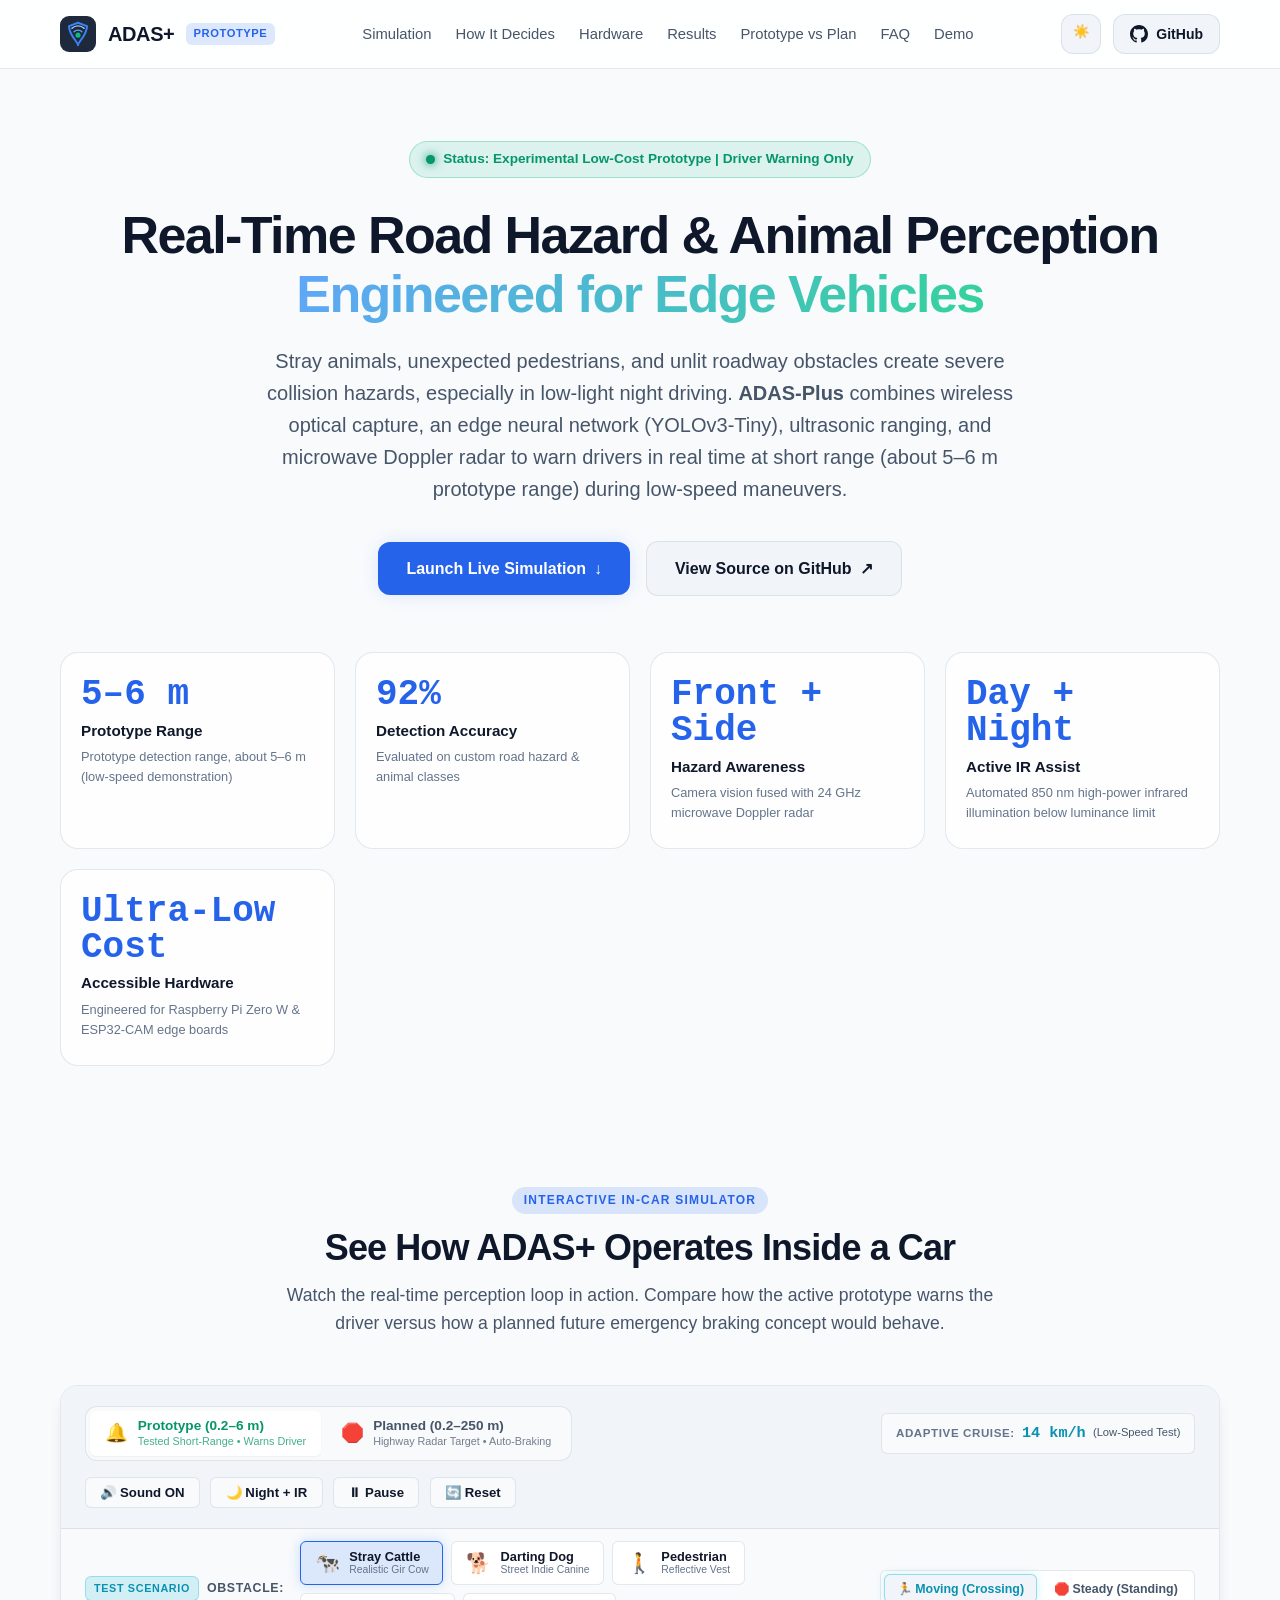
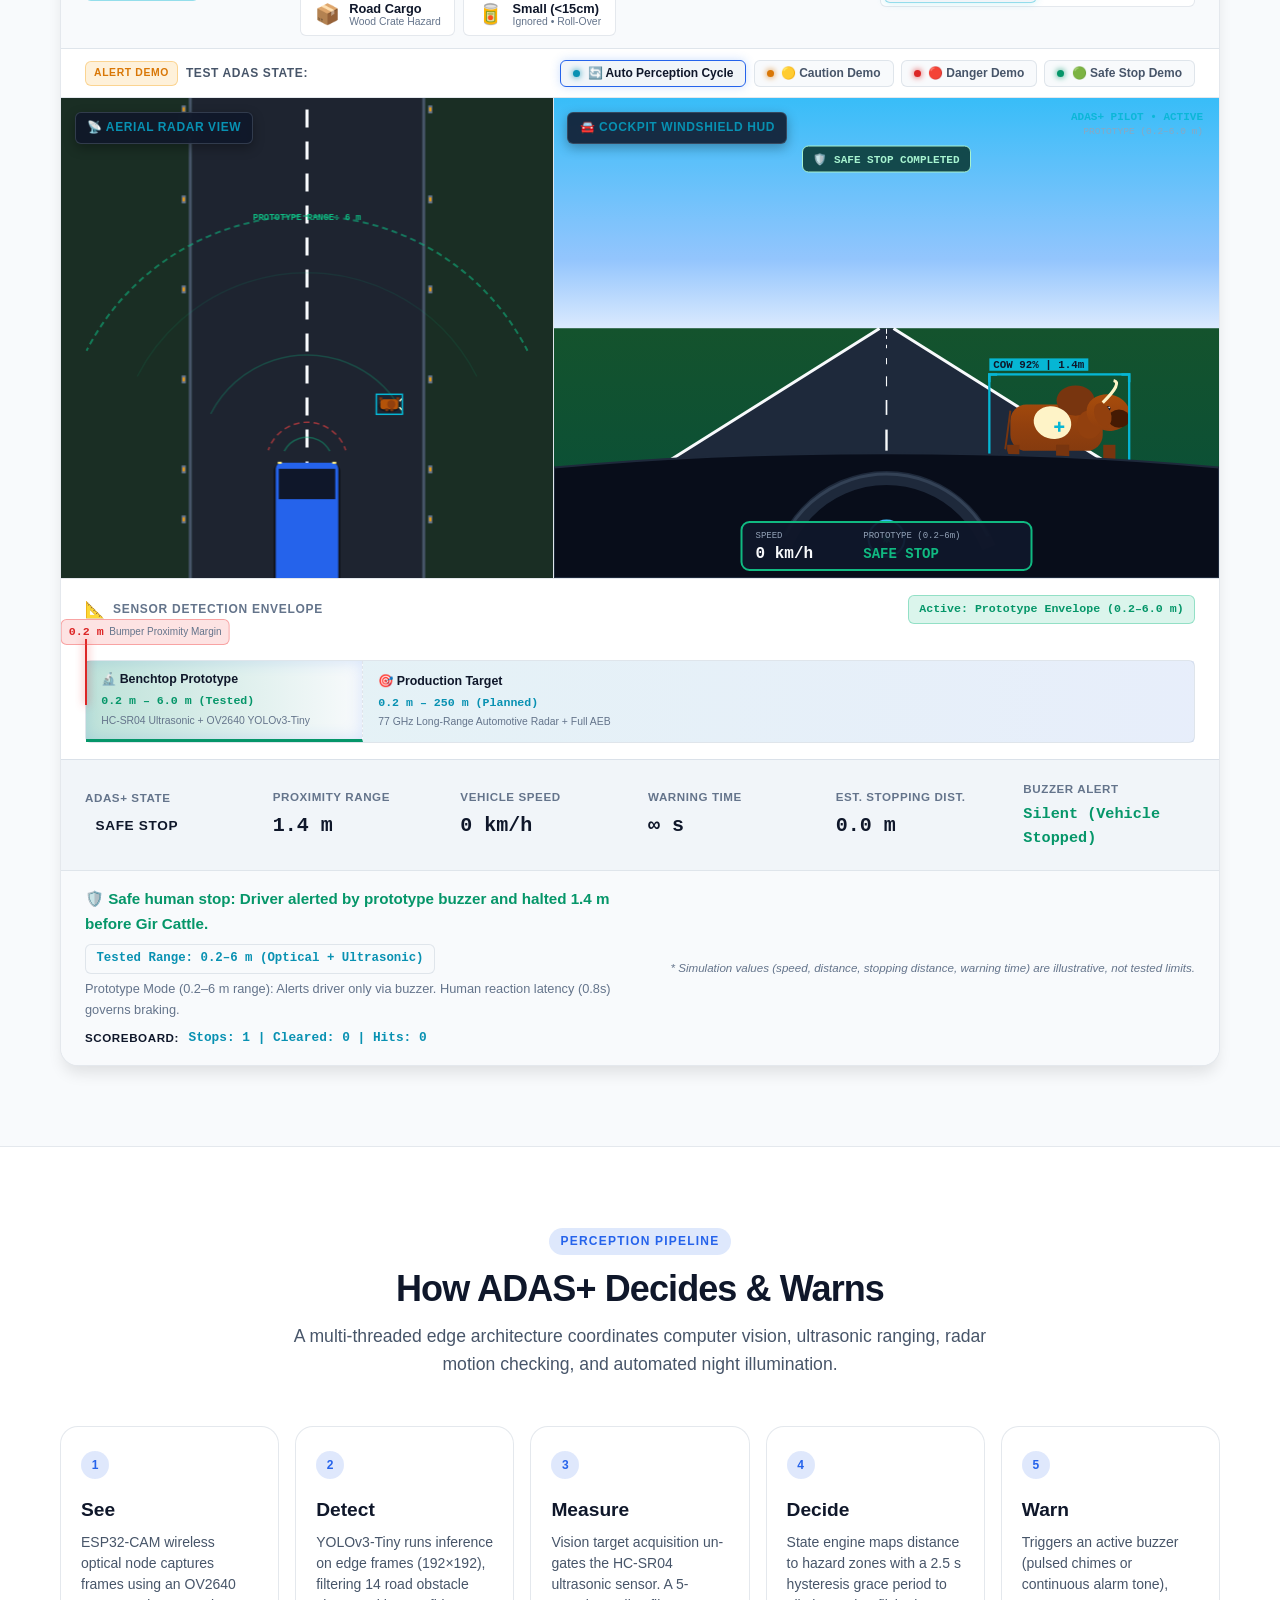
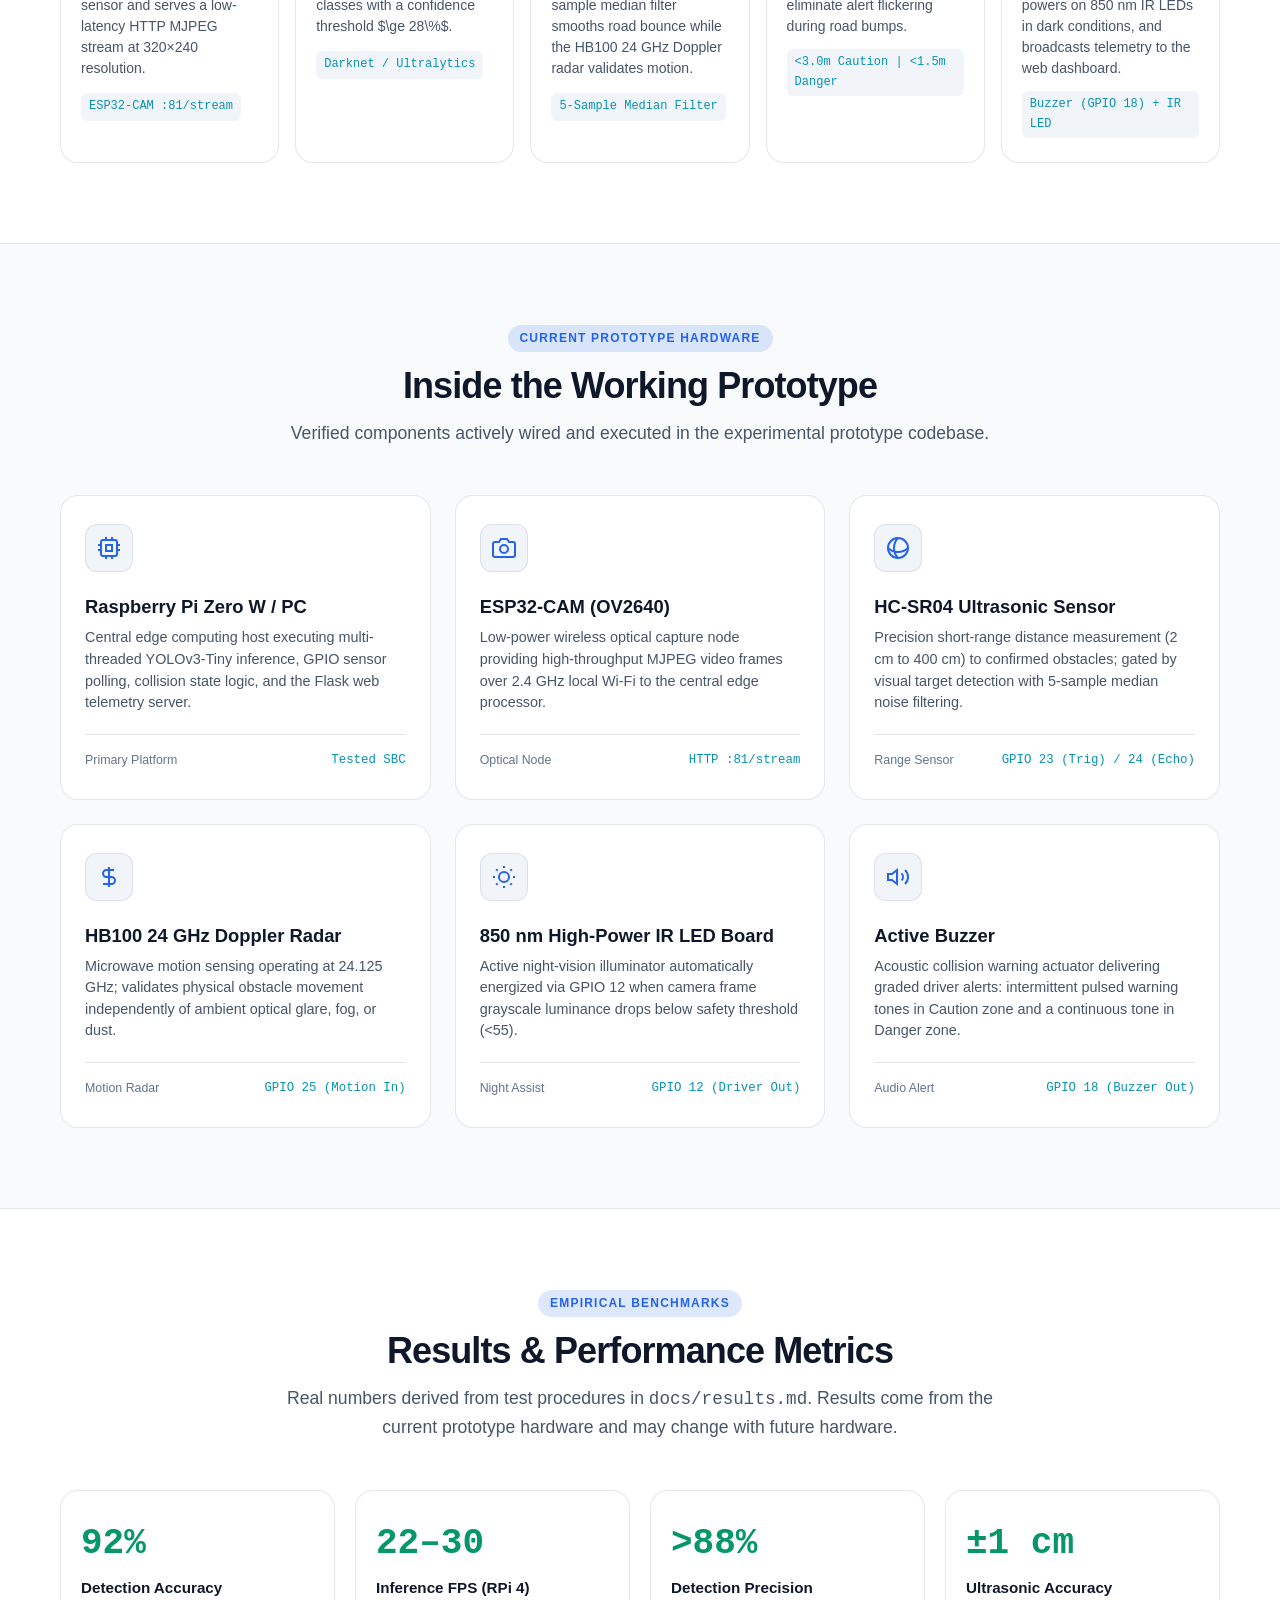
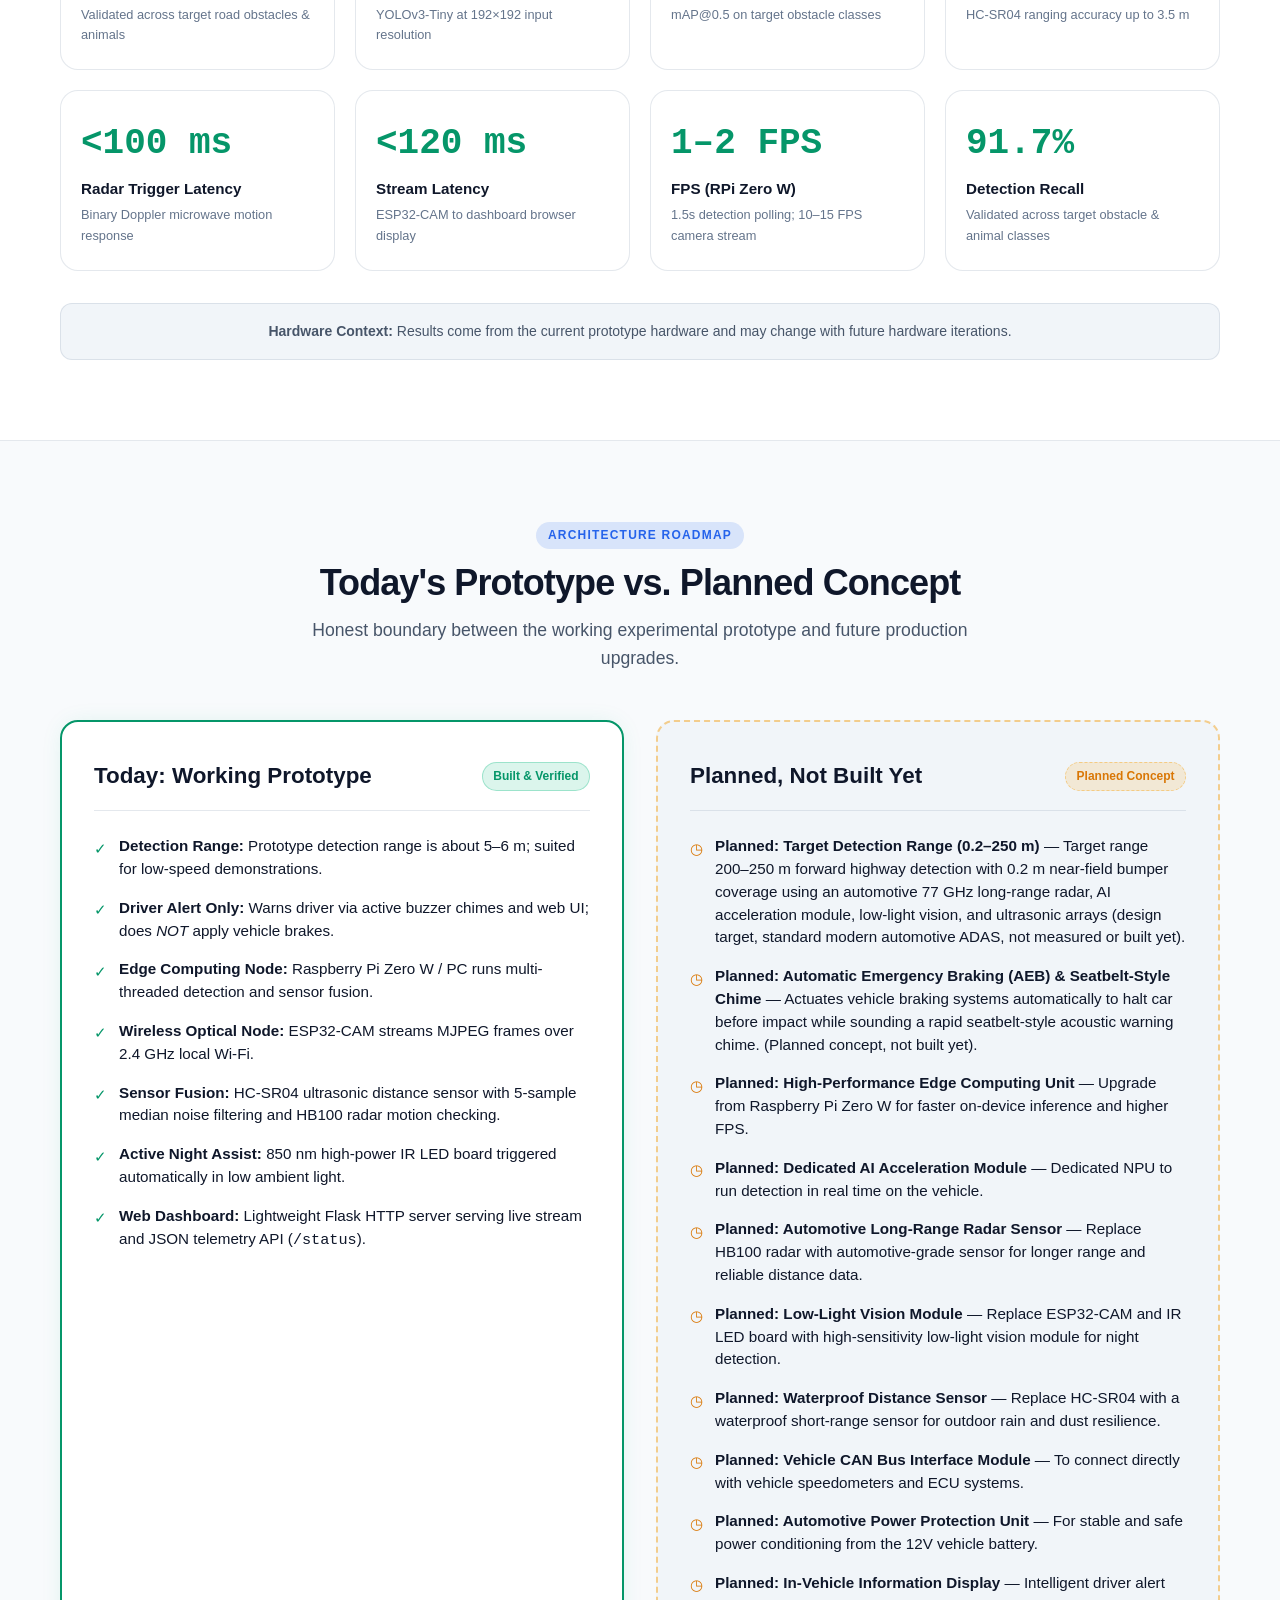
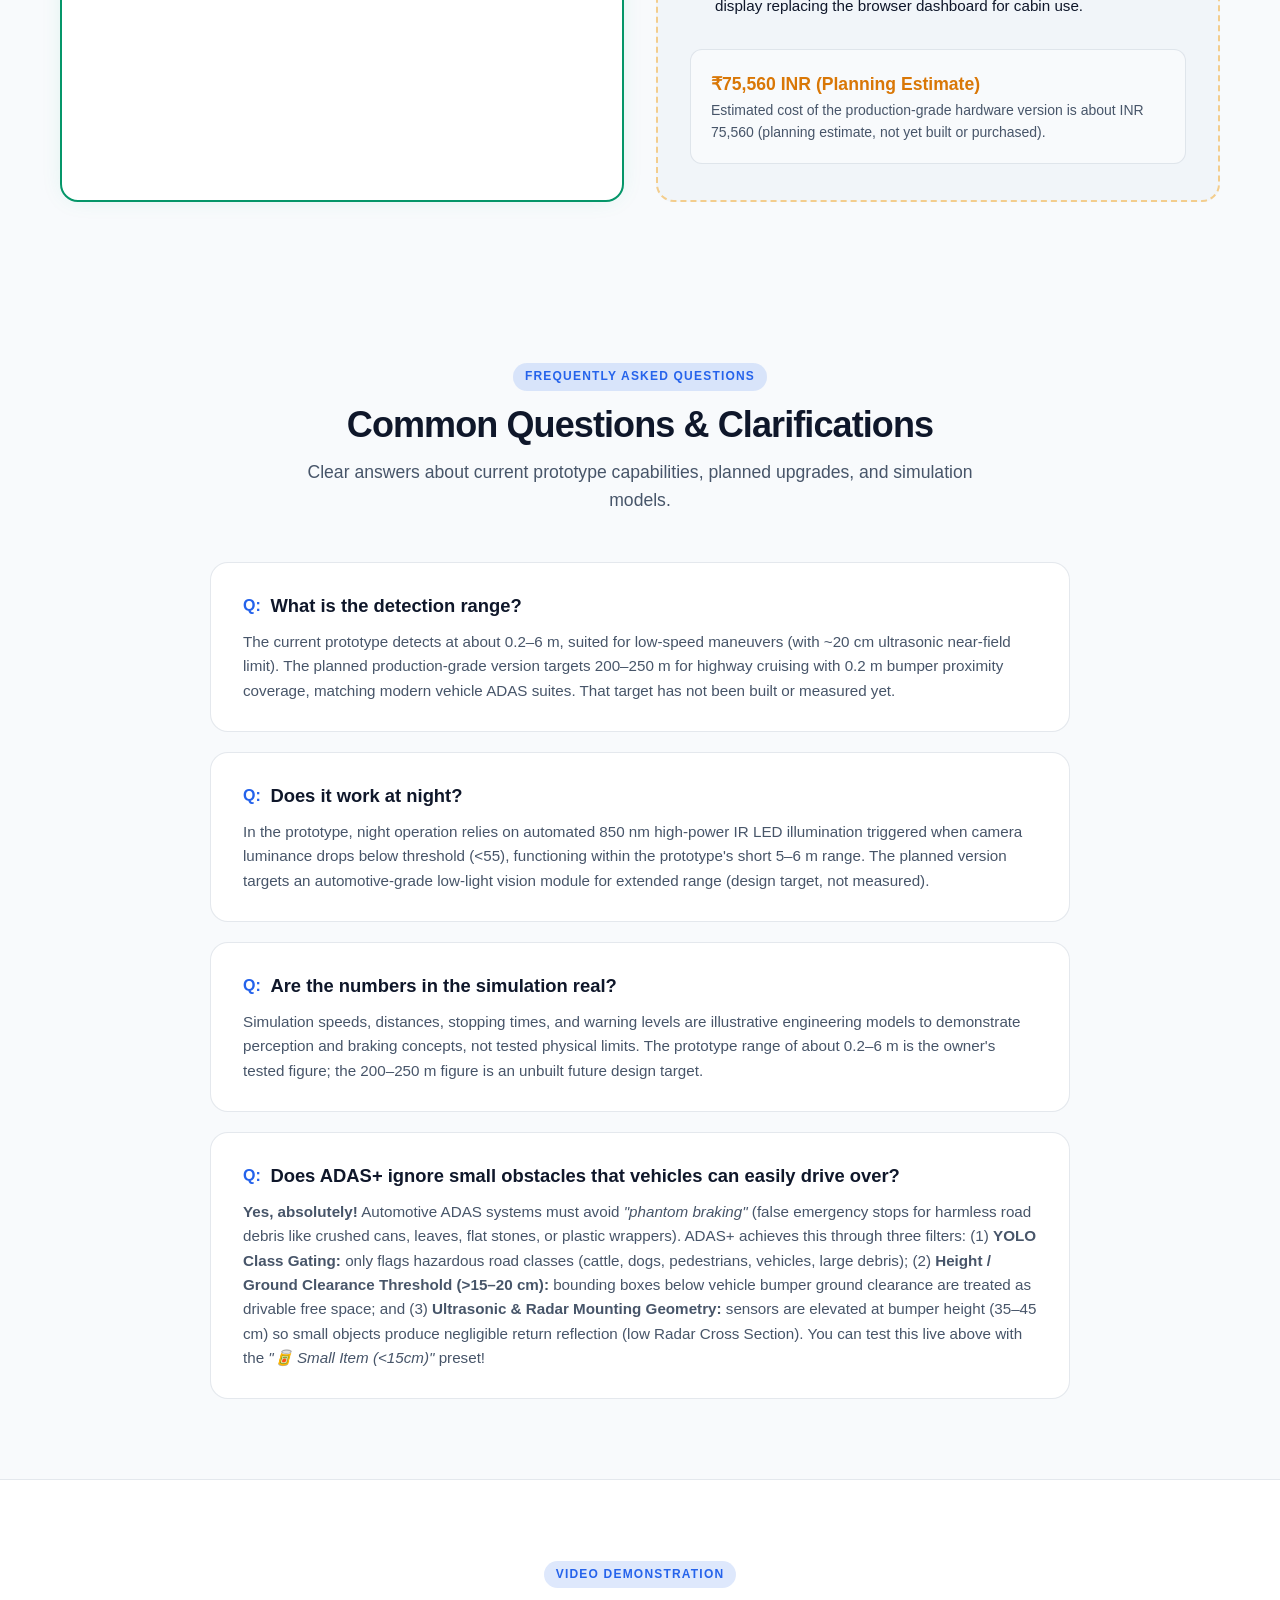
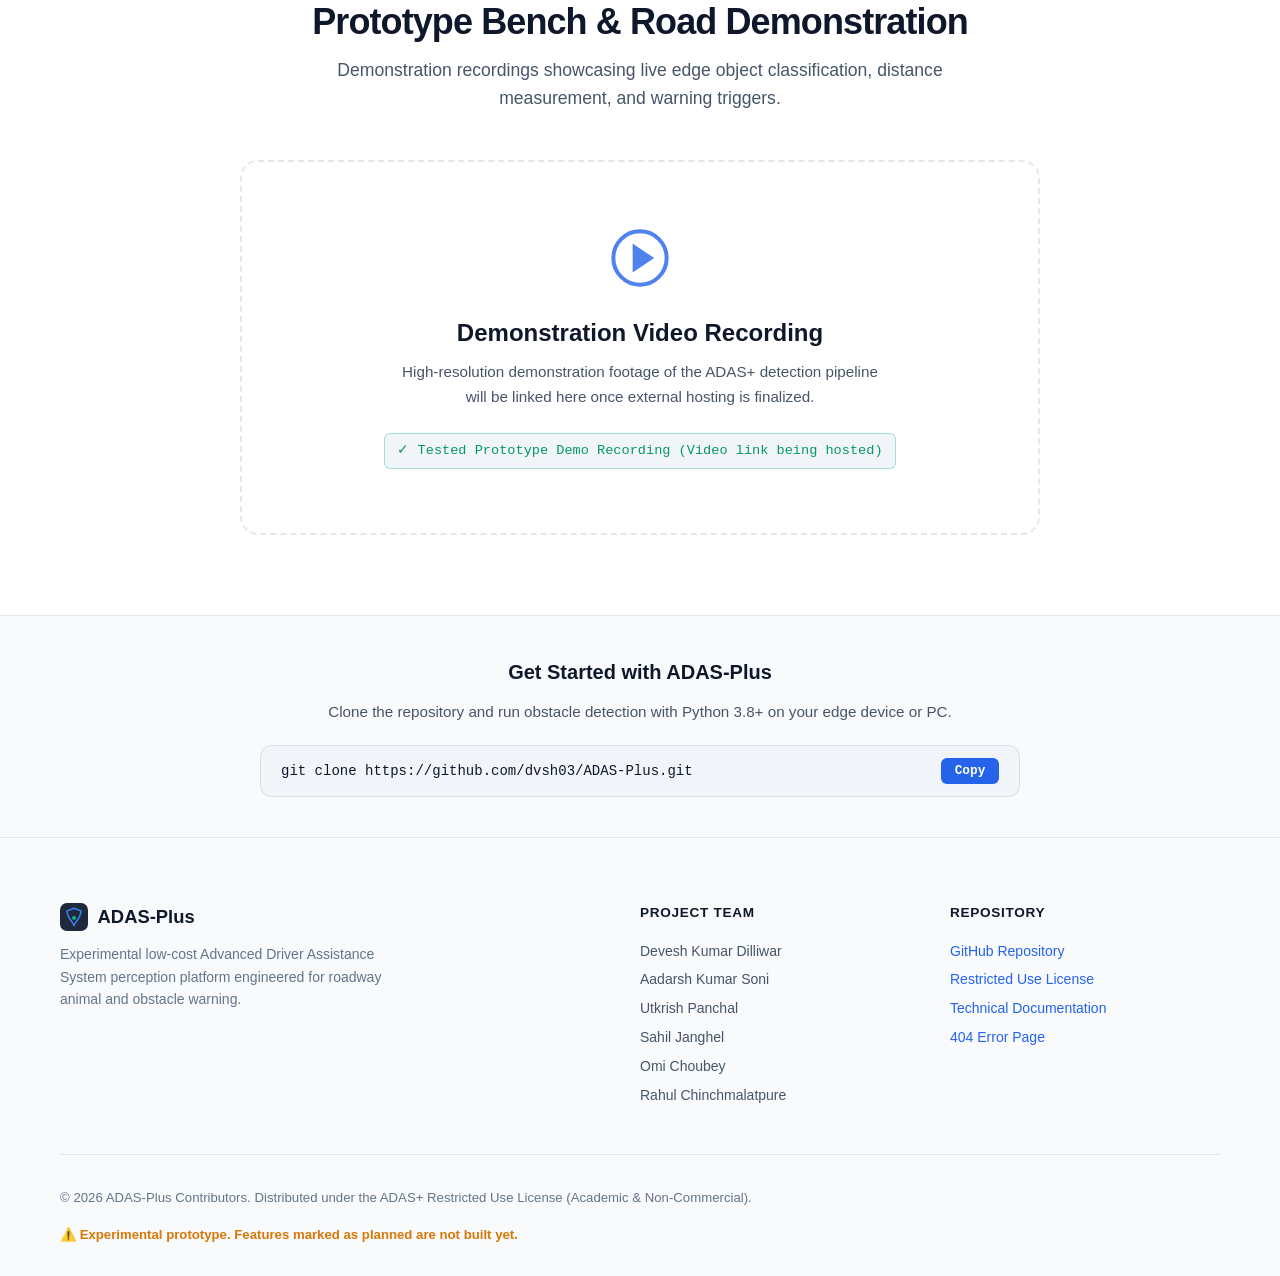
==== commit 0b1c5b78: "fix(sim): calibrate lateral crossing velocity, spawn coordinates, and continuous demo state motion" ====
--- a/site/index.html
+++ b/site/index.html
@@ -888,6 +888,6 @@
 
   <!-- Scripts -->
   <script src="js/main.js"></script>
-  <script src="js/simulation.js?v=5.0"></script>
+  <script src="js/simulation.js?v=5.1"></script>
 </body>
 </html>
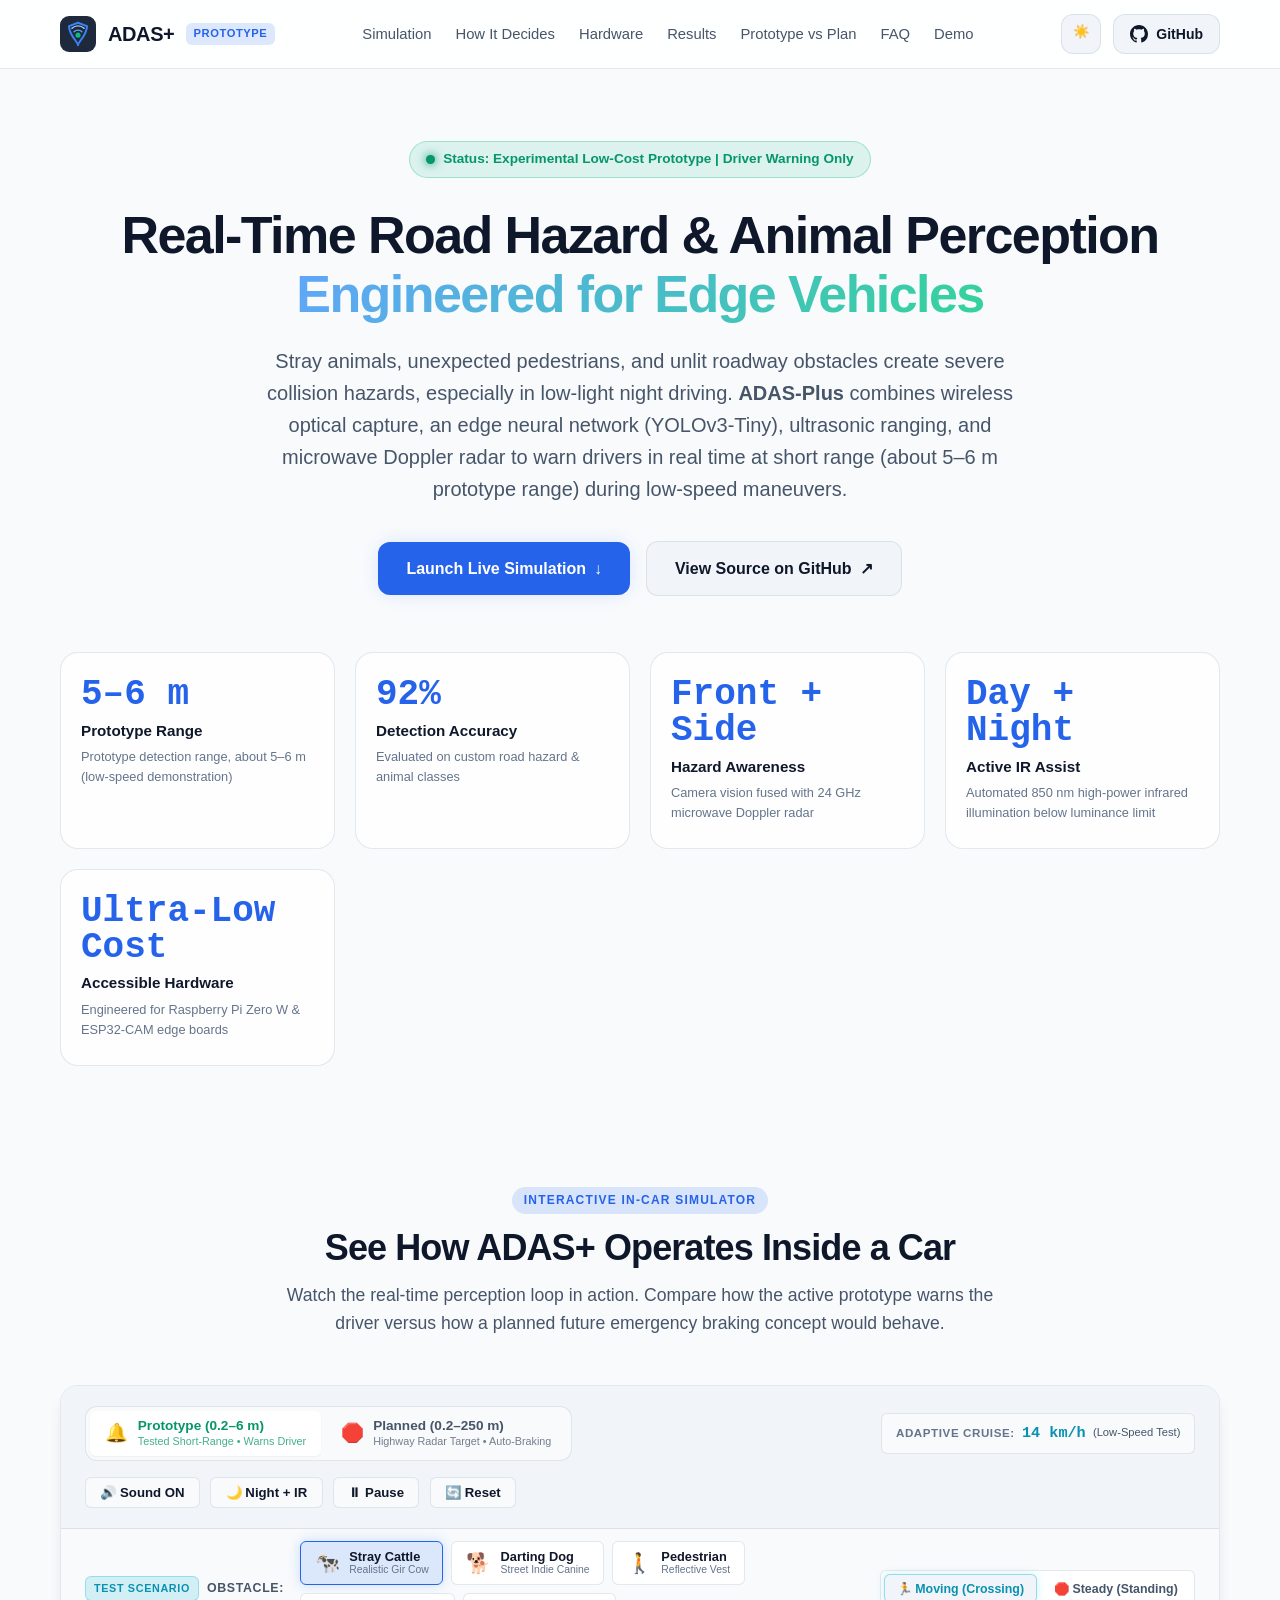
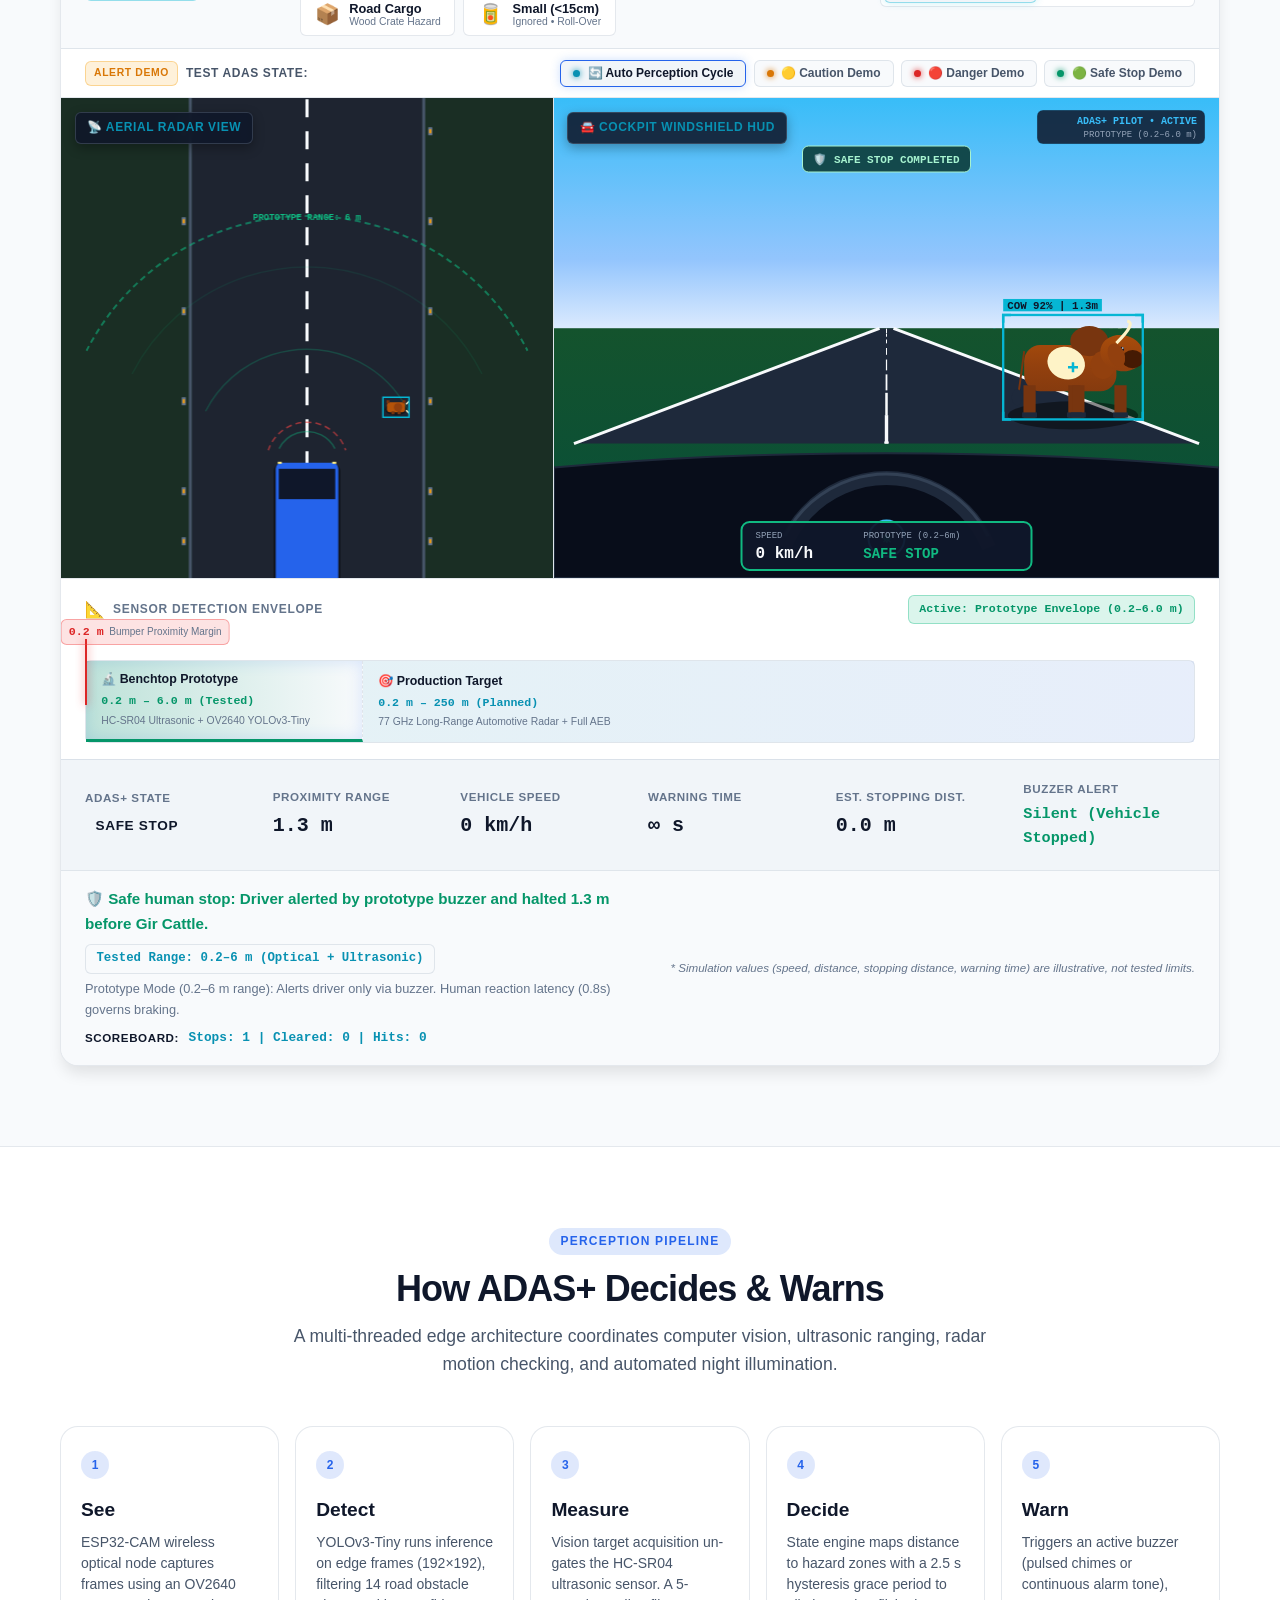
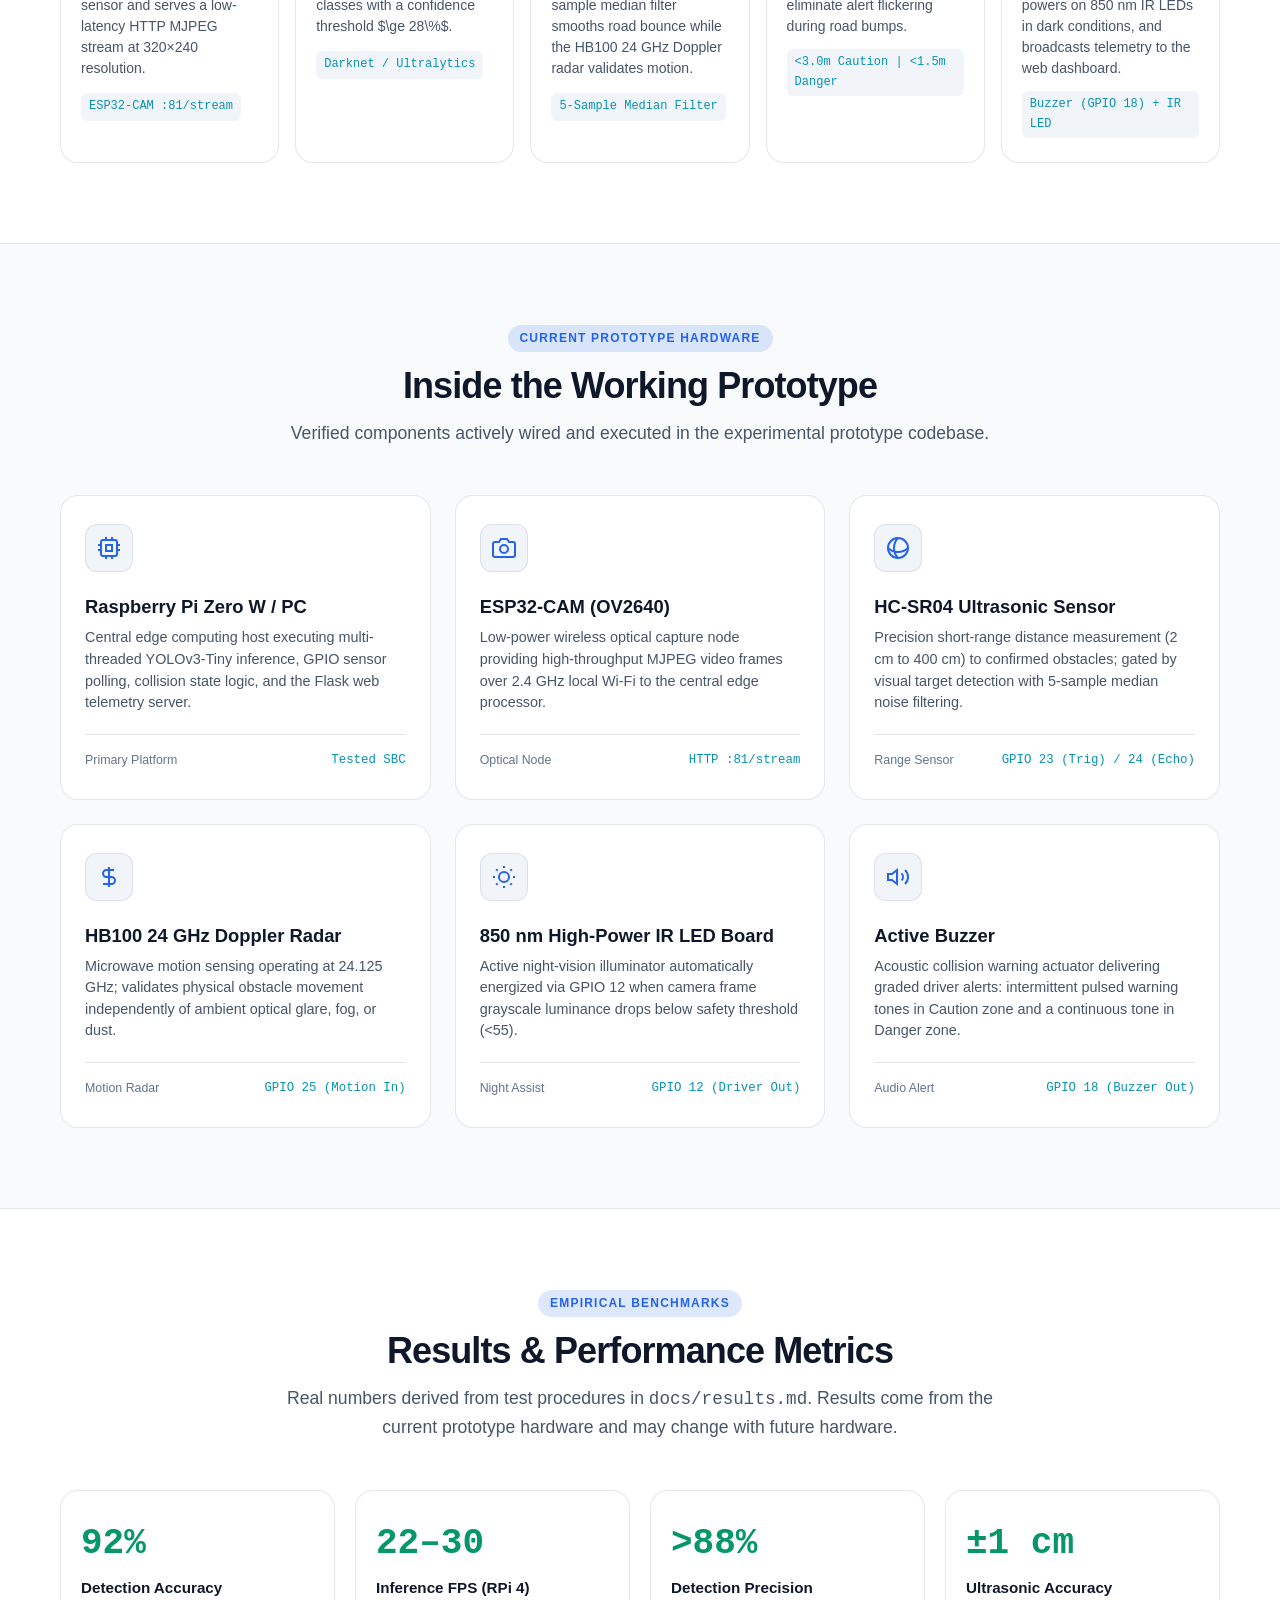
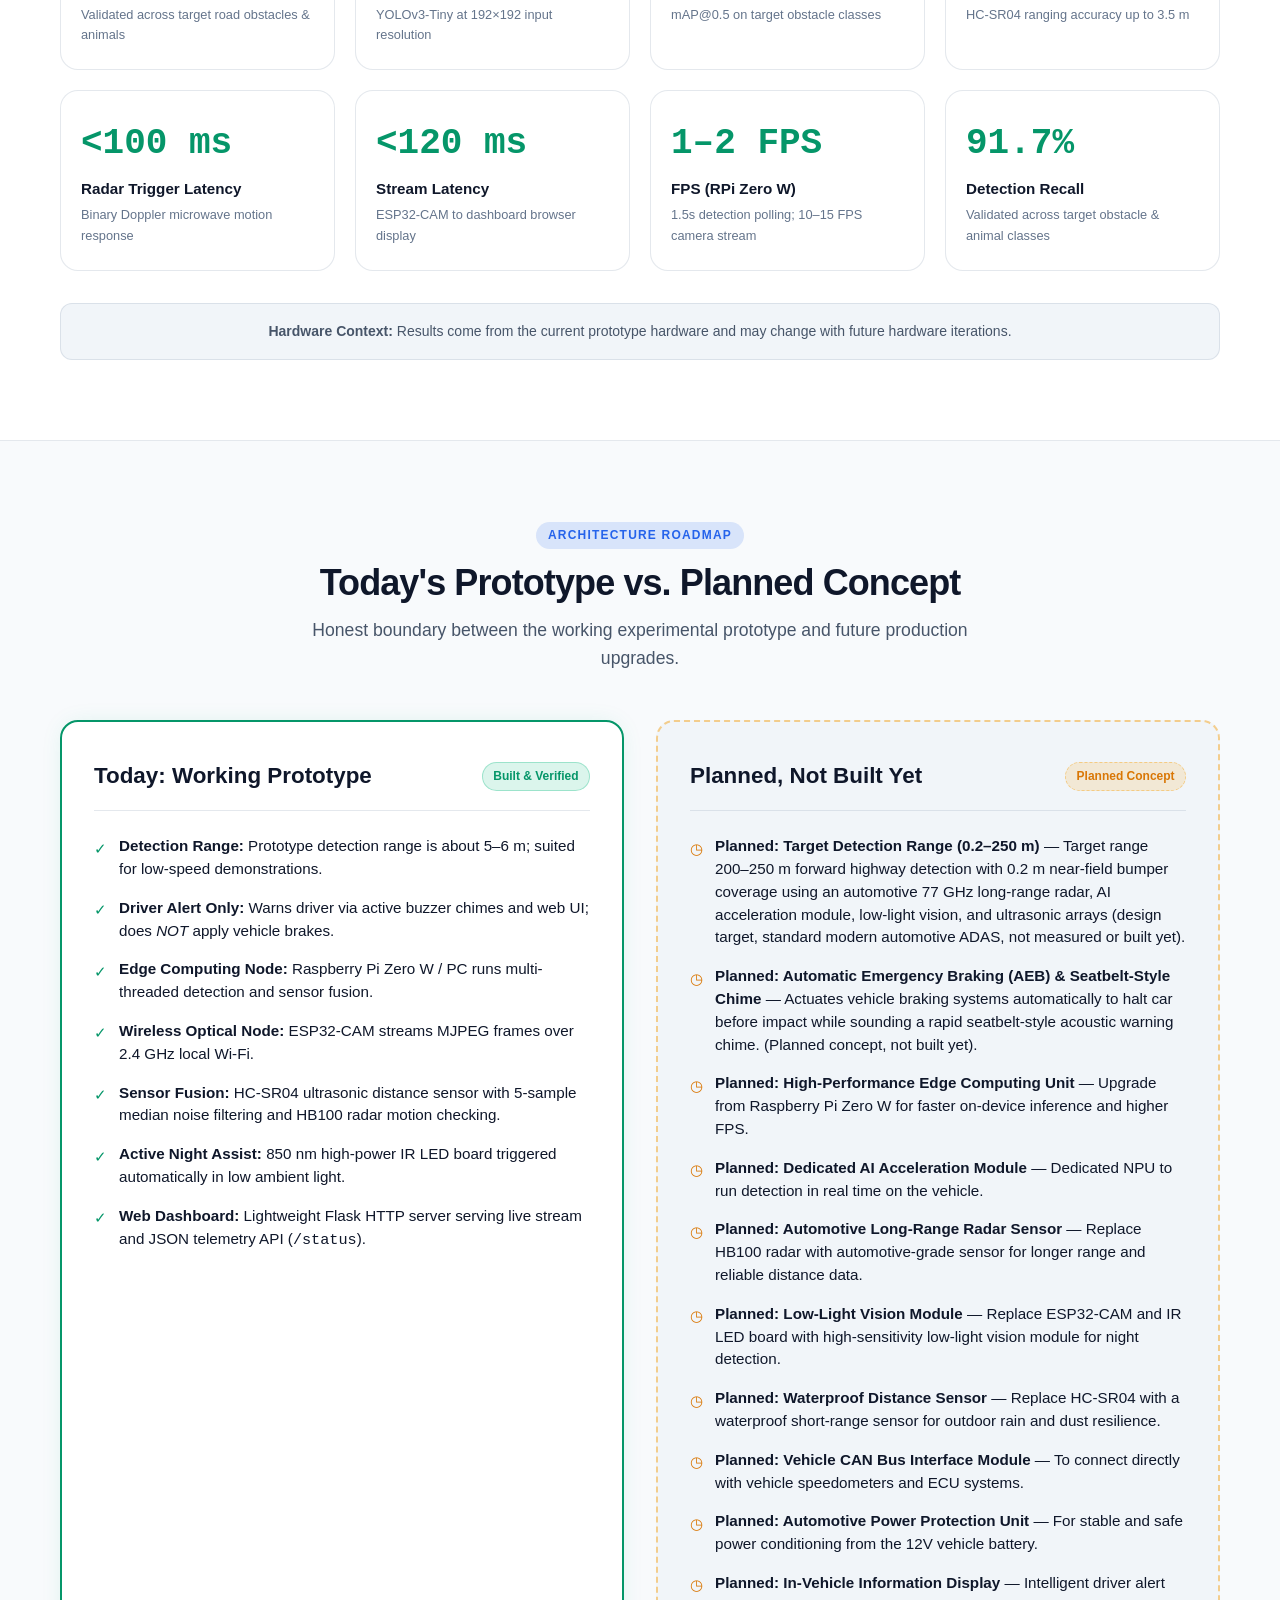
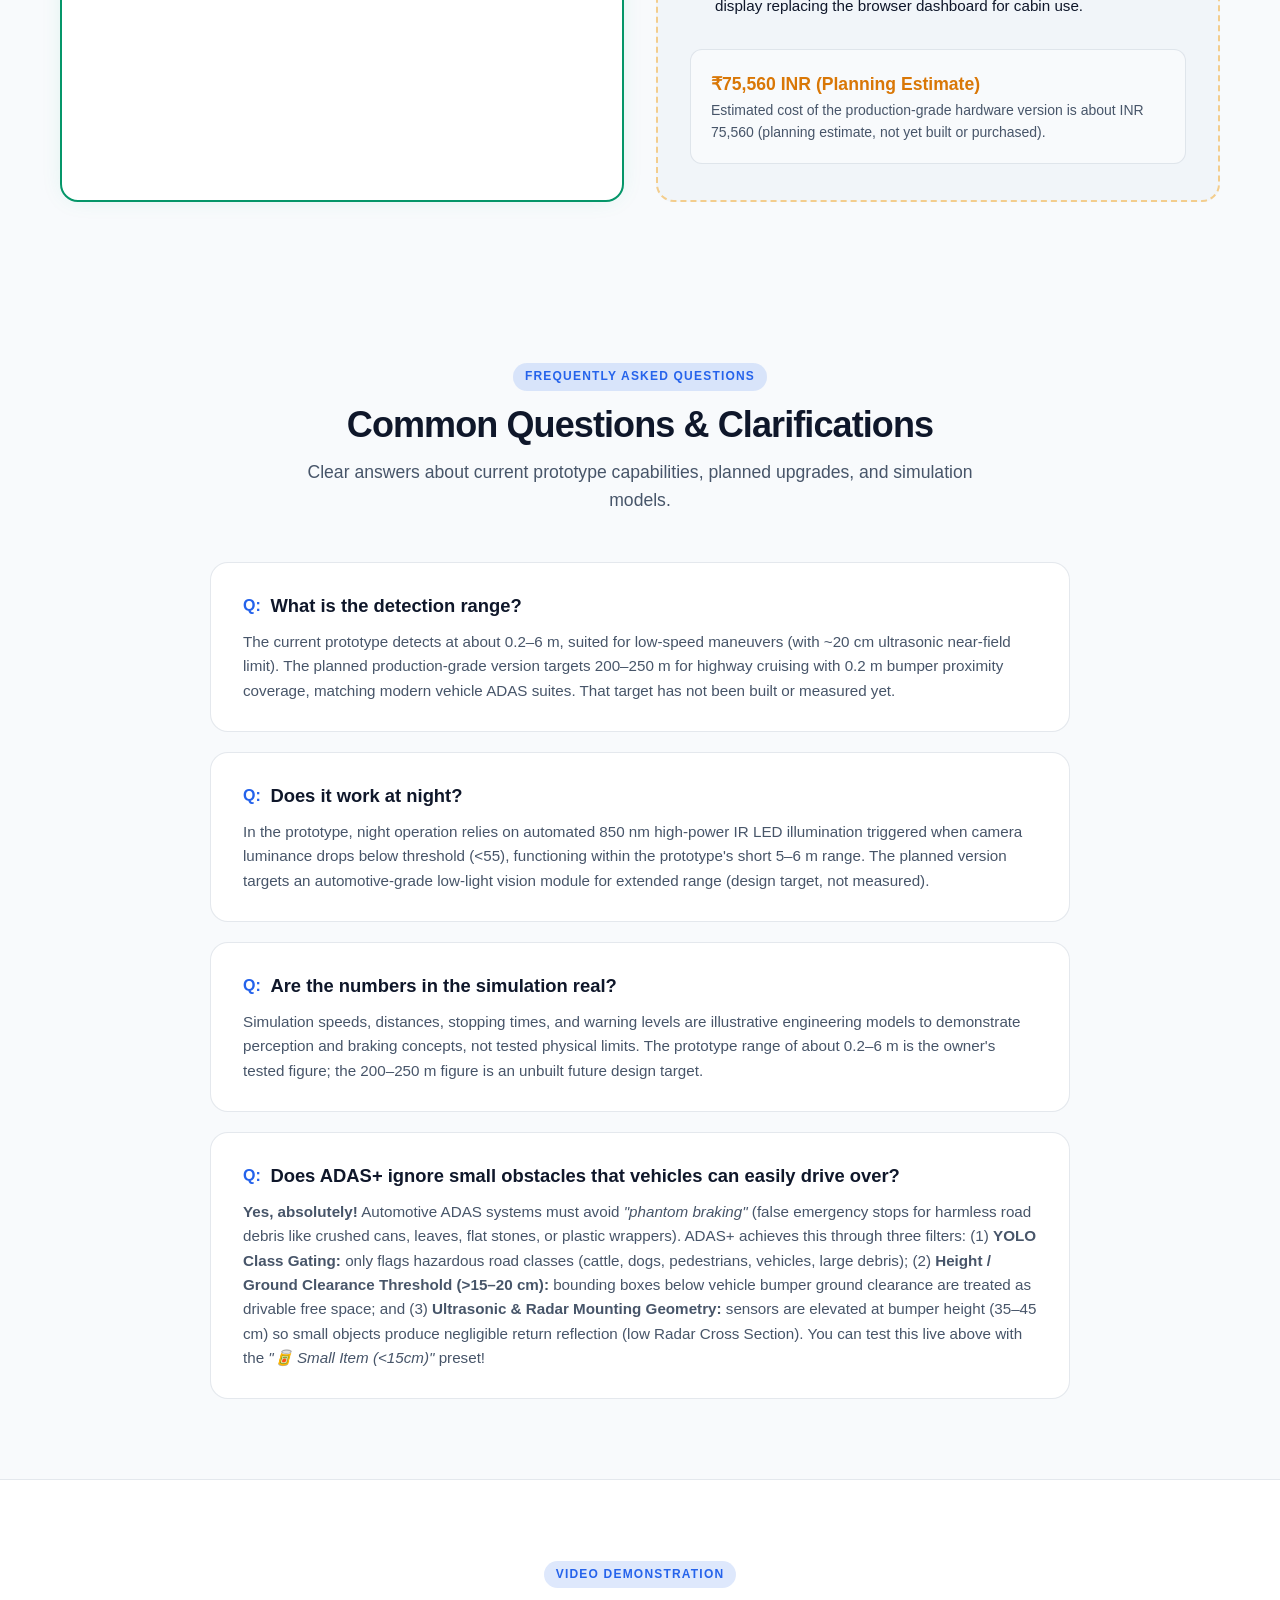
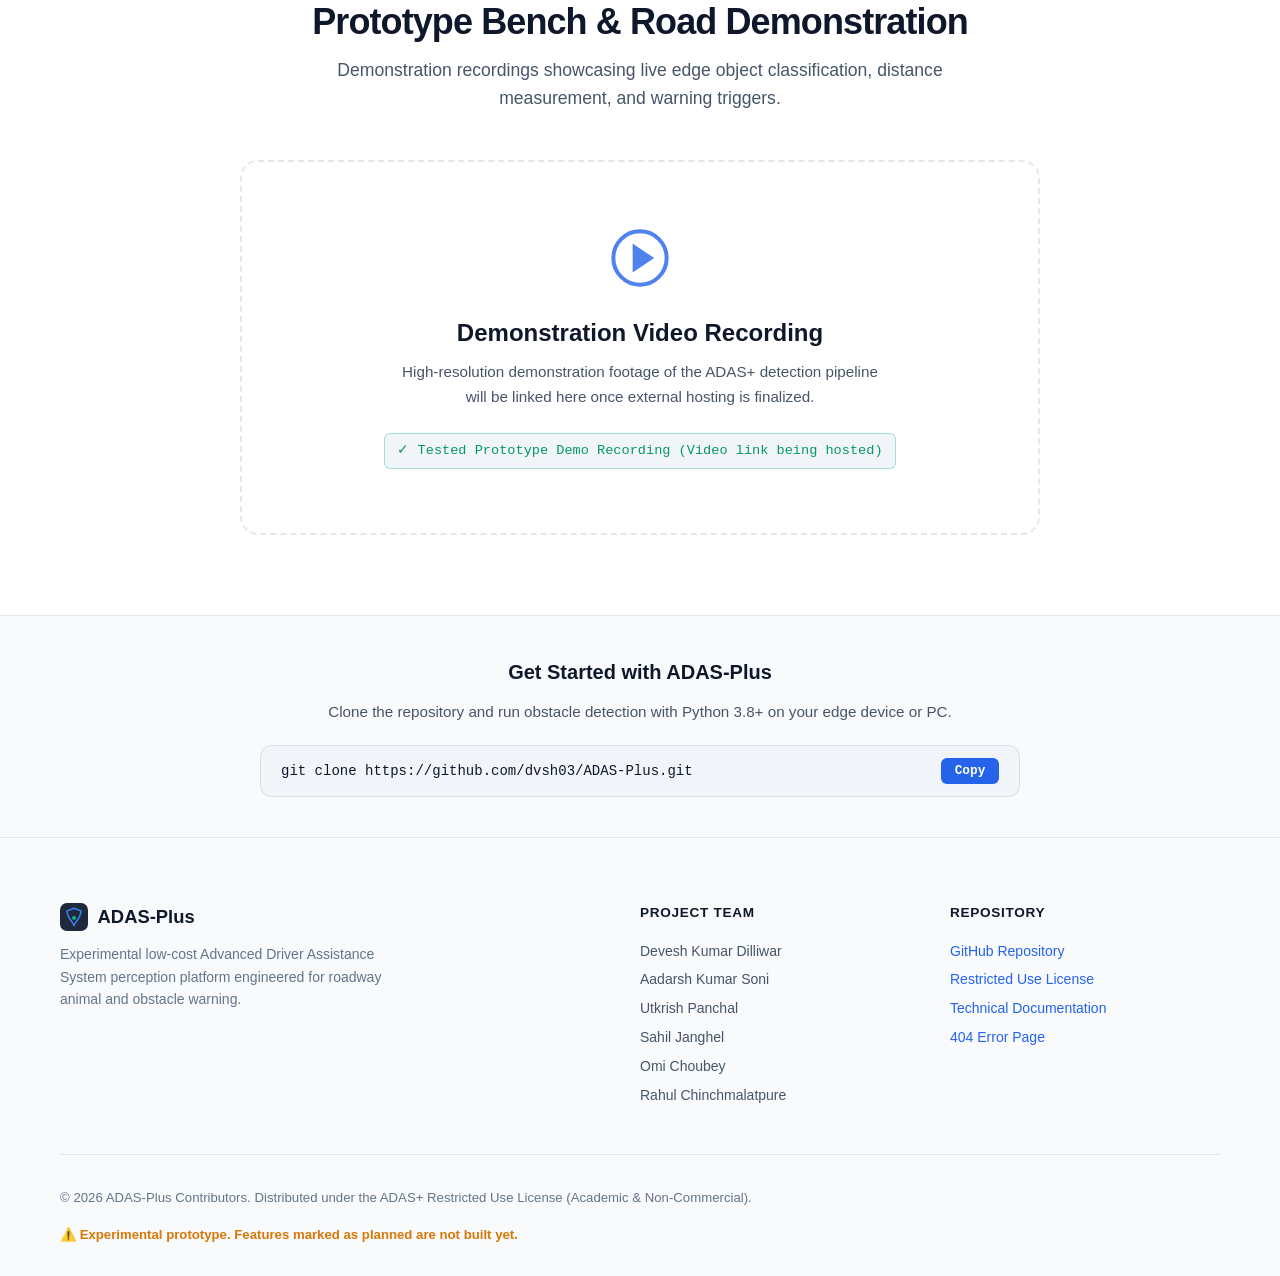
==== commit fed2cebe: "fix(sim): add Planned mode Danger AEB threshold and polish dog vector graphics" ====
--- a/site/index.html
+++ b/site/index.html
@@ -888,6 +888,6 @@
 
   <!-- Scripts -->
   <script src="js/main.js"></script>
-  <script src="js/simulation.js?v=5.1"></script>
+  <script src="js/simulation.js?v=5.2"></script>
 </body>
 </html>
